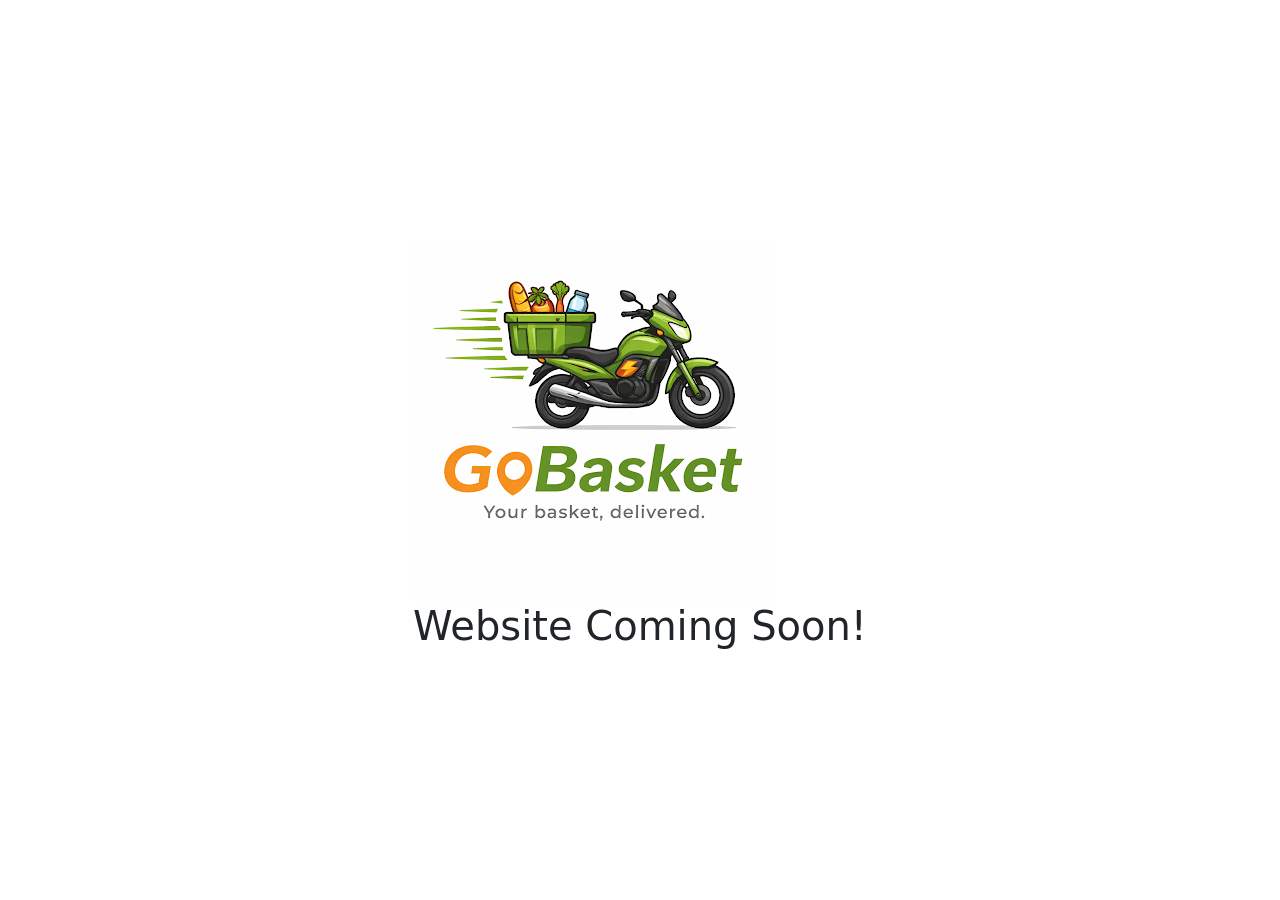
==== index.html @ 13fd0204 "Pilot commit: Placeholder html template for the Gobasket website" ====
<!DOCTYPE html>
<html lang="en">
<head>
    <meta charset="UTF-8">
    <meta name="viewport" content="width=device-width, initial-scale=1.0">
    <title>Go Basket</title>
    <link href="https://cdn.jsdelivr.net/npm/bootstrap@5.3.8/dist/css/bootstrap.min.css" rel="stylesheet">

</head>
<body>
    <div class="d-flex justify-content-center align-items-center" style="height: 100vh;">
        <div>
            
            <img src="images/logo.png" alt="">

            <br>

            <h1>Website Coming Soon!</h1>

        </div>
    </div>

    <script src="https://cdn.jsdelivr.net/npm/bootstrap@5.3.8/dist/js/bootstrap.bundle.min.js"></script>


</body>
</html>
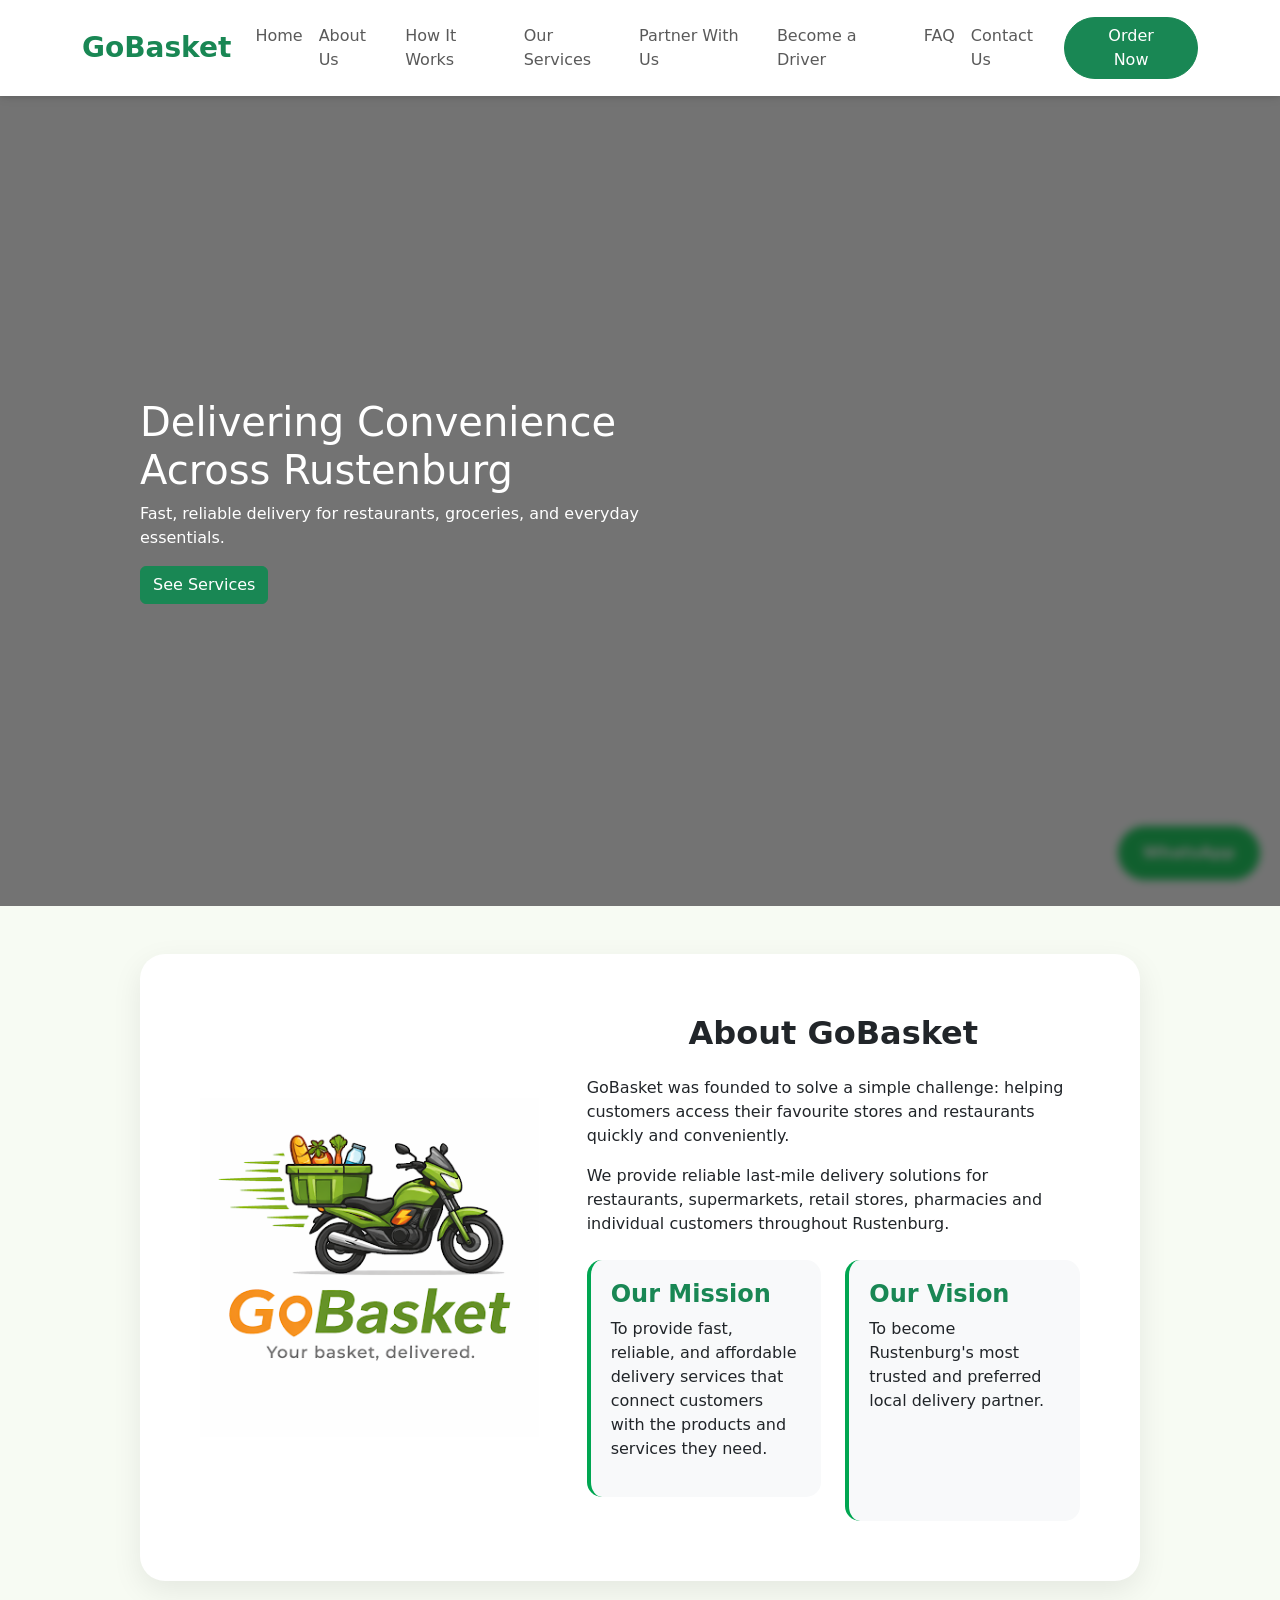
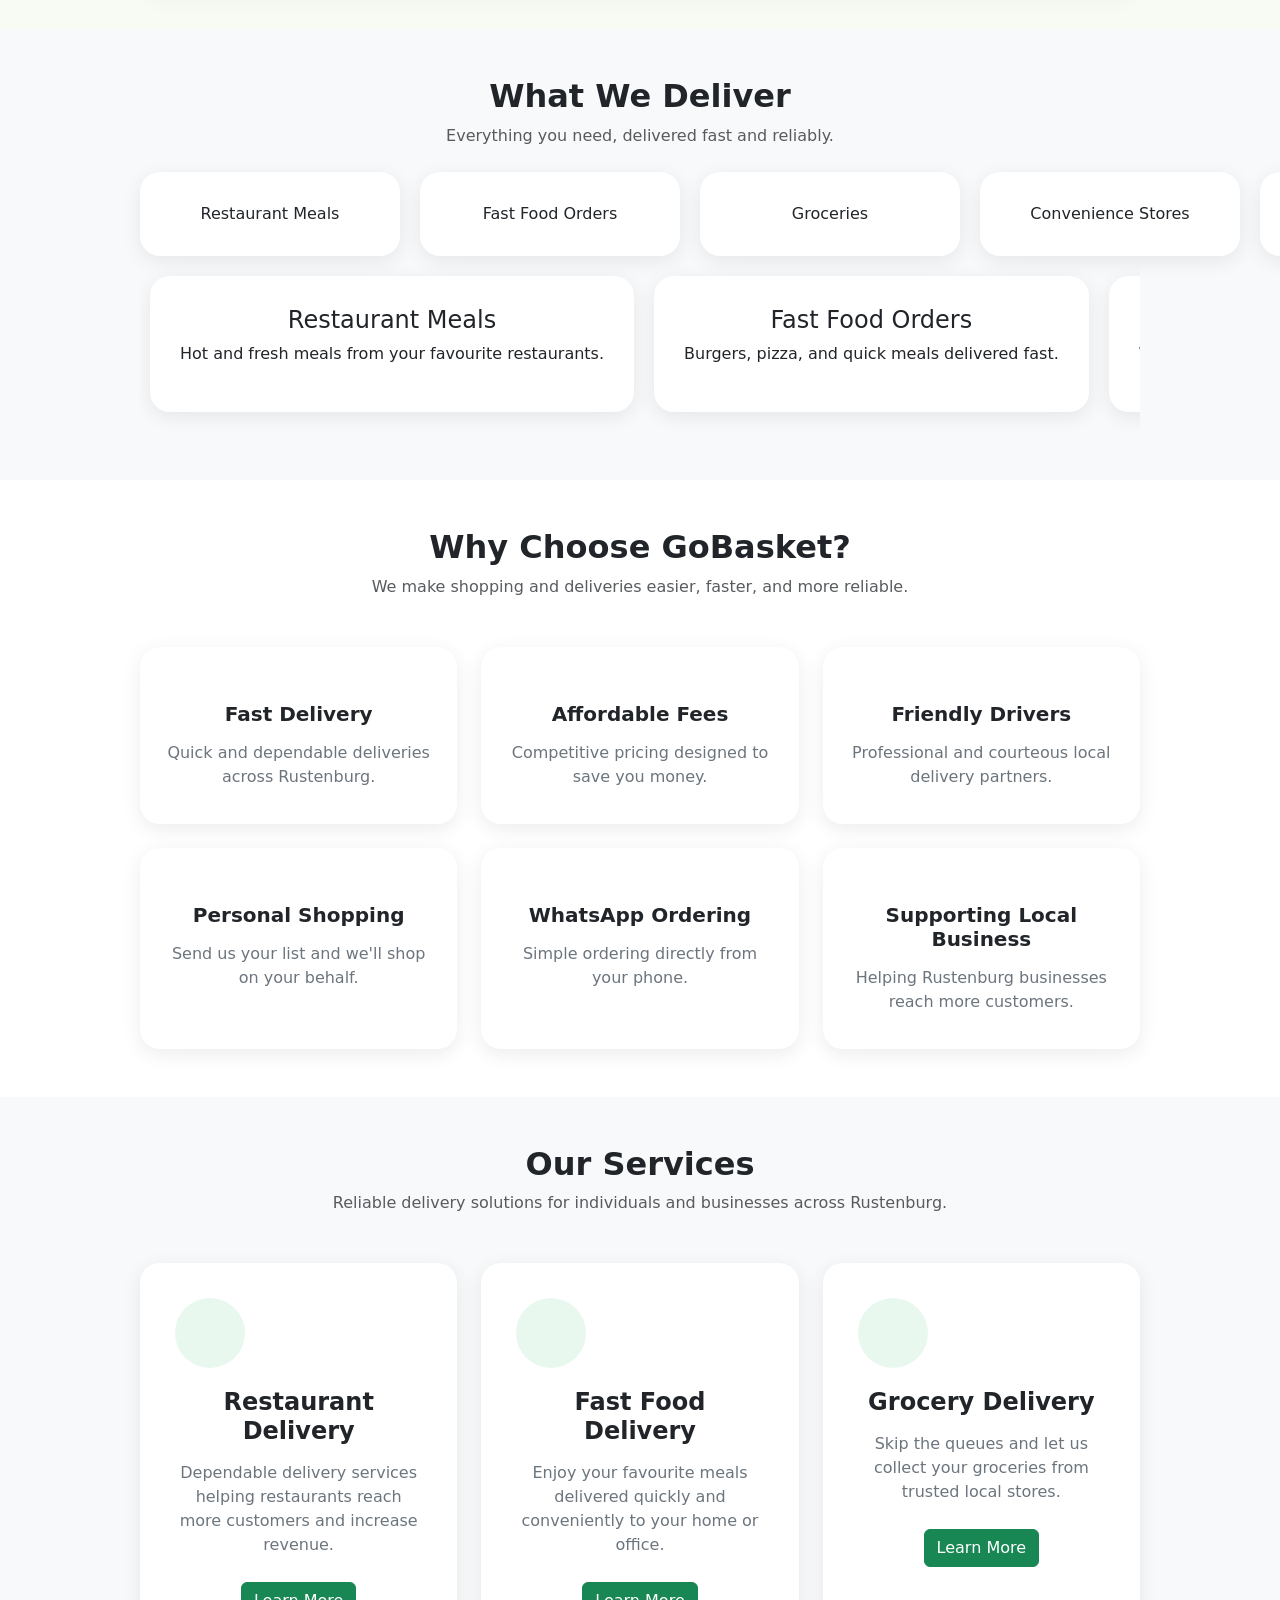
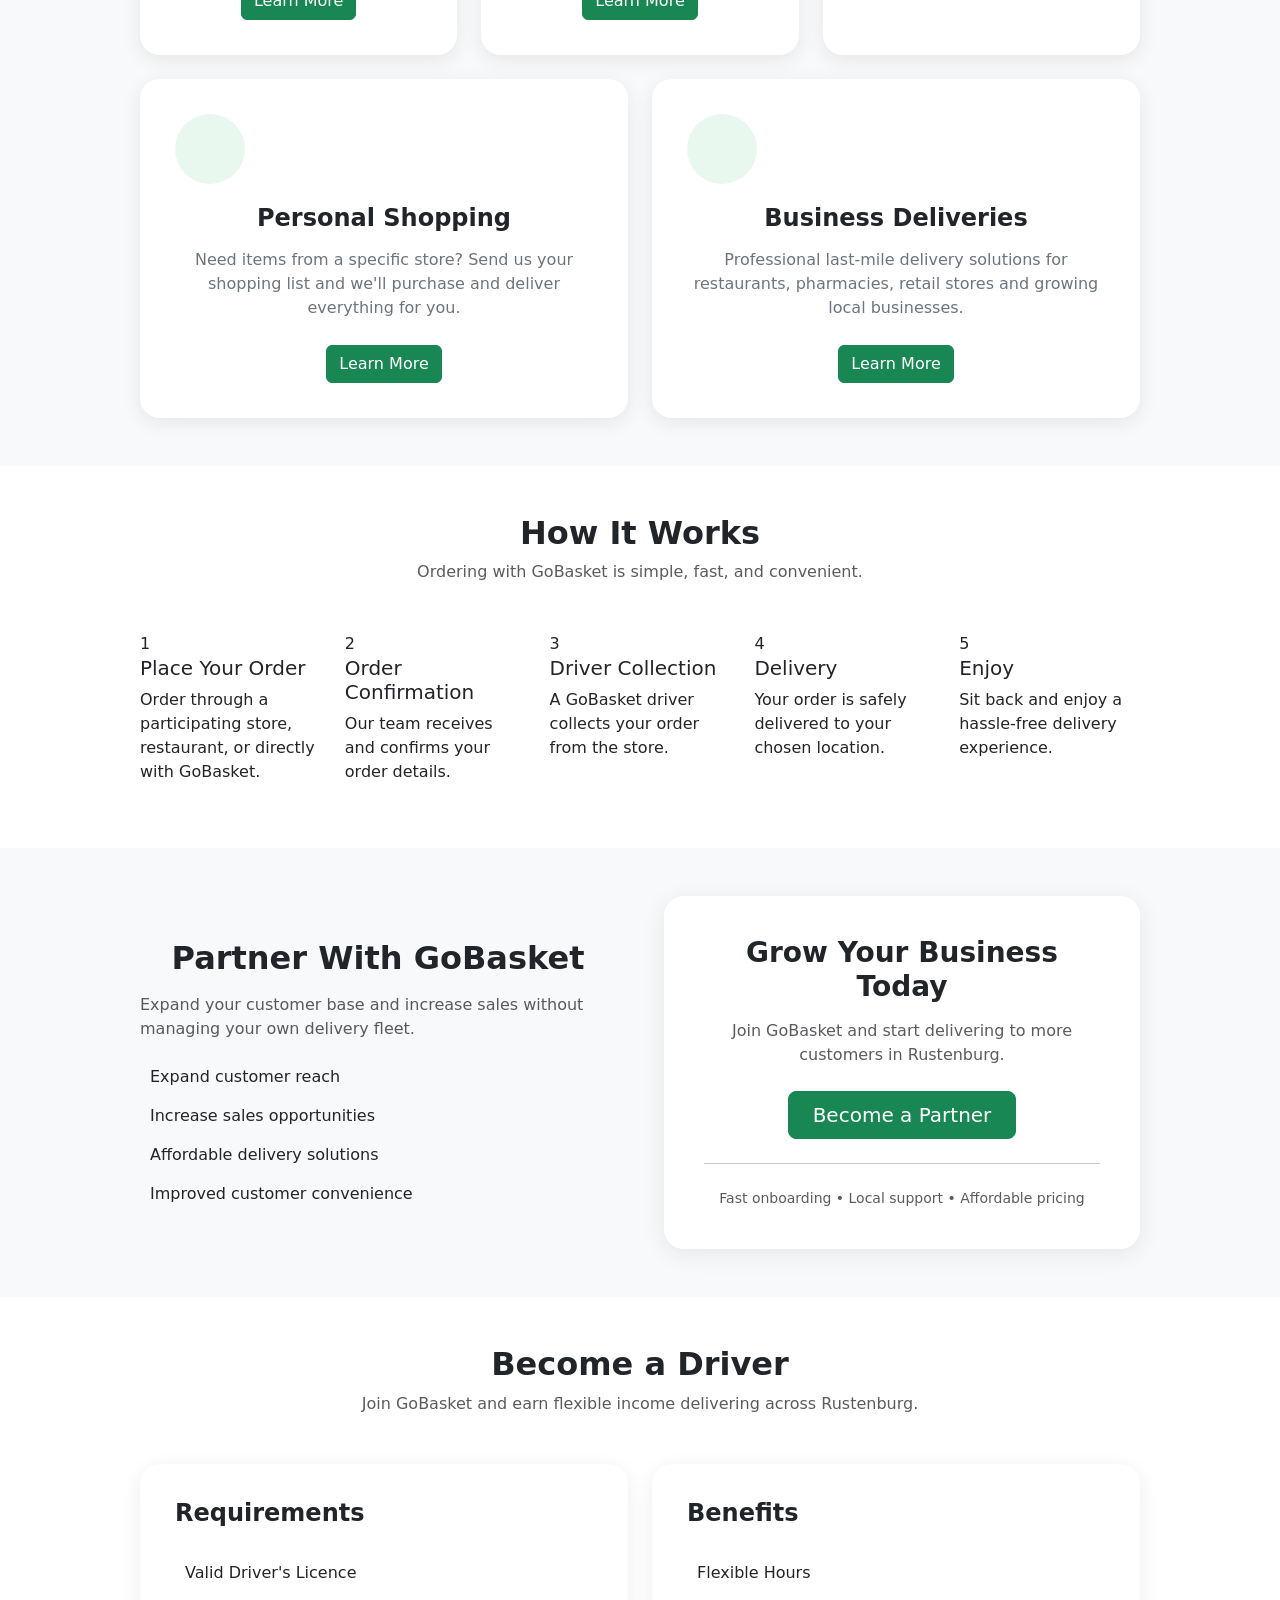
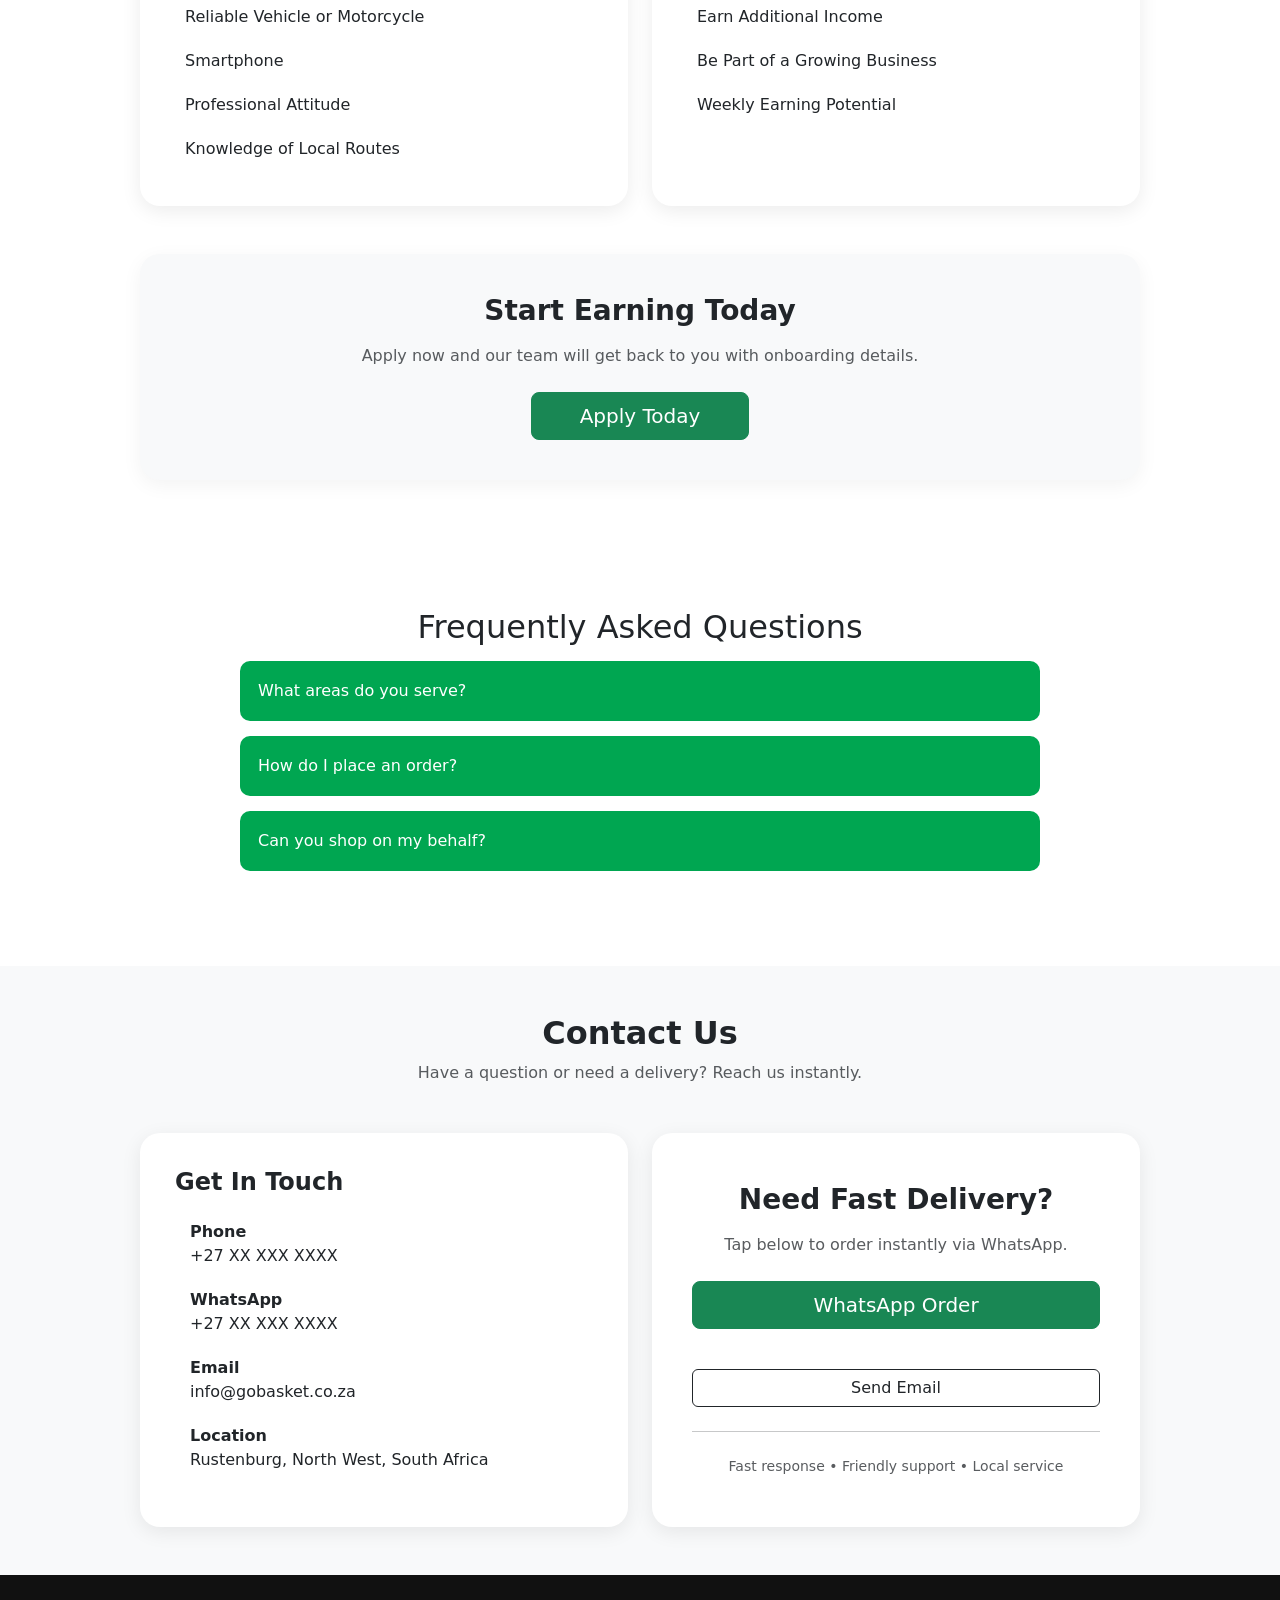
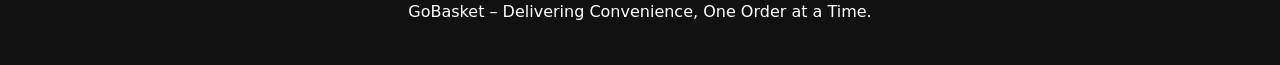
==== commit 11c983ab: "Pushing content to the website: 1" ====
--- a/index.html
+++ b/index.html
@@ -3,25 +3,1000 @@
 <head>
     <meta charset="UTF-8">
     <meta name="viewport" content="width=device-width, initial-scale=1.0">
-    <title>Go Basket</title>
-    <link href="https://cdn.jsdelivr.net/npm/bootstrap@5.3.8/dist/css/bootstrap.min.css" rel="stylesheet">
-
+    <title>GoBasket | Delivering Convenience Across Rustenburg</title>
+
+    <link rel="stylesheet" href="styles.css">
+    <link rel="stylesheet" href="styles1.css">
+
+    <link rel="preconnect" href="https://fonts.googleapis.com">
+    <link href="https://fonts.googleapis.com/css2?family=Poppins:wght@300;400;500;600;700&display=swap" rel="stylesheet">
+    <link href="https://cdn.jsdelivr.net/npm/bootstrap@5.3.3/dist/css/bootstrap.min.css" rel="stylesheet">
 </head>
 <body>
-    <div class="d-flex justify-content-center align-items-center" style="height: 100vh;">
-        <div>
-            
-            <img src="images/logo.png" alt="">
-
-            <br>
-
-            <h1>Website Coming Soon!</h1>
-
-        </div>
-    </div>
-
-    <script src="https://cdn.jsdelivr.net/npm/bootstrap@5.3.8/dist/js/bootstrap.bundle.min.js"></script>
-
+
+    <!-- Header -->
+    <header>
+        <nav class="navbar navbar-expand-lg bg-white shadow-sm py-3">
+            <div class="container">
+
+                <a class="navbar-brand fw-bold text-success fs-3" href="#">
+                    GoBasket
+                </a>
+
+                <!-- Bootstrap Hamburger -->
+                <button
+                    class="navbar-toggler"
+                    type="button"
+                    data-bs-toggle="collapse"
+                    data-bs-target="#mainNavbar"
+                >
+                    <span class="navbar-toggler-icon"></span>
+                </button>
+
+                <!-- Collapsible Menu -->
+                <div class="collapse navbar-collapse" id="mainNavbar">
+
+                    <ul class="navbar-nav mx-auto mb-2 mb-lg-0">
+
+                        <li class="nav-item">
+                            <a class="nav-link" href="#home">Home</a>
+                        </li>
+
+                        <li class="nav-item">
+                            <a class="nav-link" href="#about">About Us</a>
+                        </li>
+
+                        <li class="nav-item">
+                            <a class="nav-link" href="#how">How It Works</a>
+                        </li>
+
+                        <li class="nav-item">
+                            <a class="nav-link" href="#services">Our Services</a>
+                        </li>
+
+                        <li class="nav-item">
+                            <a class="nav-link" href="#partner">
+                                Partner With Us
+                            </a>
+                        </li>
+
+                        <li class="nav-item">
+                            <a class="nav-link" href="#driver">
+                                Become a Driver
+                            </a>
+                        </li>
+
+                        <li class="nav-item">
+                            <a class="nav-link" href="#faq">
+                                FAQ
+                            </a>
+                        </li>
+
+                        <li class="nav-item">
+                            <a class="nav-link" href="#contact">
+                                Contact Us
+                            </a>
+                        </li>
+
+                    </ul>
+
+                    <a
+                        href="https://wa.me/27626840581"
+                        class="btn btn-success rounded-pill px-4"
+                    >
+                        Order Now
+                    </a>
+
+                </div>
+
+            </div>
+        </nav>
+    </header>
+
+    <!-- Hero Section -->
+    <section id="home" class="hero-section">
+
+        <!-- Background Slideshow -->
+        <div class="hero-bg">
+            <div class="bg bg1"></div>
+            <div class="bg bg2"></div>
+            <div class="bg bg3"></div>
+        </div>
+
+        <!-- Dark Overlay -->
+        <div class="hero-overlay"></div>
+
+        <div class="container h-100">
+
+            <div class="row h-100 align-items-center">
+
+                <div class="col-lg-7">
+
+                    <!-- Sliding Content -->
+                    <div class="hero-slider">
+
+                        <!-- Slide 1 -->
+                        <div class="hero-slide active">
+                            <h1>Delivering Convenience Across Rustenburg</h1>
+                            <p>
+                                Fast, reliable delivery for restaurants, groceries, and everyday essentials.
+                            </p>
+                            <a href="#services" class="btn btn-success">
+                                See Services
+                            </a>
+                        </div>
+
+                        <!-- Slide 2 -->
+                        <div class="hero-slide">
+                            <h1>Fast Food & Restaurant Delivery</h1>
+                            <p>
+                                Get your favourite meals delivered hot and fresh to your door.
+                            </p>
+                            <a href="#how" class="btn btn-success">
+                                See How It Works
+                            </a>
+                        </div>
+
+                        <!-- Slide 3 -->
+                        <div class="hero-slide">
+                            <h1>Partner With GoBasket</h1>
+                            <p>
+                                Grow your business with reliable last-mile delivery support.
+                            </p>
+                            <a href="#partner" class="btn btn-success">
+                                Become a Partner
+                            </a>
+                        </div>
+
+                        <!-- Slide 4 -->
+                        <div class="hero-slide">
+                            <h1>Join As A Driver</h1>
+                            <p>
+                                Earn flexible income delivering across Rustenburg.
+                            </p>
+                            <a href="#driver" class="btn btn-success">
+                                Apply Now
+                            </a>
+                        </div>
+
+                    </div>
+
+                </div>
+
+            </div>
+
+        </div>
+
+    </section>
+
+    <!-- About Us -->
+    <section id="about" class="about-section py-5">
+
+        <div class="container">
+
+            <div class="about-card">
+
+                <div class="row align-items-center g-5">
+
+                    <div class="col-lg-5 text-center">
+
+                        <img
+                            src="images/logo.png"
+                            alt="GoBasket Logo"
+                            class="img-fluid about-logo"
+                        >
+
+                    </div>
+
+                    <div class="col-lg-7">
+
+                        <h2 class="fw-bold mb-4">
+                            About GoBasket
+                        </h2>
+
+                        <p>
+                            GoBasket was founded to solve a simple challenge:
+                            helping customers access their favourite stores
+                            and restaurants quickly and conveniently.
+                        </p>
+
+                        <p>
+                            We provide reliable last-mile delivery solutions
+                            for restaurants, supermarkets, retail stores,
+                            pharmacies and individual customers throughout
+                            Rustenburg.
+                        </p>
+
+                        <div class="row mt-4">
+
+                            <div class="col-md-6 mb-4">
+
+                                <div class="info-box">
+
+                                    <h4 class="fw-bold text-success">
+                                        Our Mission
+                                    </h4>
+
+                                    <p>
+                                        To provide fast, reliable, and affordable
+                                        delivery services that connect customers
+                                        with the products and services they need.
+                                    </p>
+
+                                </div>
+
+                            </div>
+
+                            <div class="col-md-6">
+
+                                <div class="info-box">
+
+                                    <h4 class="fw-bold text-success">
+                                        Our Vision
+                                    </h4>
+
+                                    <p>
+                                        To become Rustenburg's most trusted
+                                        and preferred local delivery partner.
+                                    </p>
+
+                                </div>
+
+                            </div>
+
+                        </div>
+
+                    </div>
+
+                </div>
+
+            </div>
+
+        </div>
+
+    </section>
+
+    <!-- What we Deliver -->
+    <section class="py-5 bg-light" id="deliver">
+
+        <div class="container">
+
+            <div class="text-center mb-4">
+
+                <h2 class="fw-bold">What We Deliver</h2>
+
+                <p class="text-muted">
+                    Everything you need, delivered fast and reliably.
+                </p>
+
+            </div>
+
+            <!-- Navigation buttons -->
+            <div class="deliver-track" id="deliverTrack">
+
+                <!-- SET 1 -->
+                <div class="deliver-card">Restaurant Meals</div>
+                <div class="deliver-card">Fast Food Orders</div>
+                <div class="deliver-card">Groceries</div>
+                <div class="deliver-card">Convenience Stores</div>
+                <div class="deliver-card">Retail Purchases</div>
+                <div class="deliver-card">Personal Shopping</div>
+                <div class="deliver-card">Business Deliveries</div>
+
+                <!-- SET 2 (duplicate for seamless loop) -->
+                <div class="deliver-card">Restaurant Meals</div>
+                <div class="deliver-card">Fast Food Orders</div>
+                <div class="deliver-card">Groceries</div>
+                <div class="deliver-card">Convenience Stores</div>
+                <div class="deliver-card">Retail Purchases</div>
+                <div class="deliver-card">Personal Shopping</div>
+                <div class="deliver-card">Business Deliveries</div>
+
+            </div>
+
+            <!-- Scroll container -->
+            <div class="deliver-scroll" id="deliverScroll">
+
+                <div class="deliver-card">
+                    <h4>Restaurant Meals</h4>
+                    <p>Hot and fresh meals from your favourite restaurants.</p>
+                </div>
+
+                <div class="deliver-card">
+                    <h4>Fast Food Orders</h4>
+                    <p>Burgers, pizza, and quick meals delivered fast.</p>
+                </div>
+
+                <div class="deliver-card">
+                    <h4>Groceries</h4>
+                    <p>We shop and deliver your groceries for you.</p>
+                </div>
+
+                <div class="deliver-card">
+                    <h4>Convenience Stores</h4>
+                    <p>Snacks, drinks, and essentials delivered quickly.</p>
+                </div>
+
+                <div class="deliver-card">
+                    <h4>Retail Purchases</h4>
+                    <p>We collect items from shops and deliver them to you.</p>
+                </div>
+
+                <div class="deliver-card">
+                    <h4>Personal Shopping</h4>
+                    <p>Send us your list — we’ll do the shopping for you.</p>
+                </div>
+
+                <div class="deliver-card">
+                    <h4>Business Deliveries</h4>
+                    <p>Reliable last-mile delivery for businesses.</p>
+                </div>
+
+            </div>
+
+        </div>
+
+    </section>
+
+    <!-- Why choose GoBasket -->
+    <section class="py-5">
+
+        <div class="container">
+
+            <div class="text-center mb-5">
+
+                <h2 class="fw-bold">
+                    Why Choose GoBasket?
+                </h2>
+
+                <p class="text-muted">
+                    We make shopping and deliveries easier, faster, and more reliable.
+                </p>
+
+            </div>
+
+            <div class="row g-4">
+
+                <div class="col-md-6 col-lg-4">
+                    <div class="feature-card text-center">
+                        <i class="bi bi-lightning-charge-fill feature-icon"></i>
+                        <h5>Fast Delivery</h5>
+                        <p>
+                            Quick and dependable deliveries across Rustenburg.
+                        </p>
+                    </div>
+                </div>
+
+                <div class="col-md-6 col-lg-4">
+                    <div class="feature-card text-center">
+                        <i class="bi bi-cash-coin feature-icon"></i>
+                        <h5>Affordable Fees</h5>
+                        <p>
+                            Competitive pricing designed to save you money.
+                        </p>
+                    </div>
+                </div>
+
+                <div class="col-md-6 col-lg-4">
+                    <div class="feature-card text-center">
+                        <i class="bi bi-person-check-fill feature-icon"></i>
+                        <h5>Friendly Drivers</h5>
+                        <p>
+                            Professional and courteous local delivery partners.
+                        </p>
+                    </div>
+                </div>
+
+                <div class="col-md-6 col-lg-4">
+                    <div class="feature-card text-center">
+                        <i class="bi bi-bag-check-fill feature-icon"></i>
+                        <h5>Personal Shopping</h5>
+                        <p>
+                            Send us your list and we'll shop on your behalf.
+                        </p>
+                    </div>
+                </div>
+
+                <div class="col-md-6 col-lg-4">
+                    <div class="feature-card text-center">
+                        <i class="bi bi-whatsapp feature-icon"></i>
+                        <h5>WhatsApp Ordering</h5>
+                        <p>
+                            Simple ordering directly from your phone.
+                        </p>
+                    </div>
+                </div>
+
+                <div class="col-md-6 col-lg-4">
+                    <div class="feature-card text-center">
+                        <i class="bi bi-shop feature-icon"></i>
+                        <h5>Supporting Local Business</h5>
+                        <p>
+                            Helping Rustenburg businesses reach more customers.
+                        </p>
+                    </div>
+                </div>
+
+            </div>
+
+        </div>
+
+    </section>
+
+    <!-- Our services -->
+    <section id="services" class="py-5 bg-light">
+
+        <div class="container">
+
+            <div class="text-center mb-5">
+
+                <h2 class="fw-bold">
+                    Our Services
+                </h2>
+
+                <p class="text-muted">
+                    Reliable delivery solutions for individuals and businesses across Rustenburg.
+                </p>
+
+            </div>
+
+            <div class="row g-4">
+
+                <div class="col-md-6 col-lg-4">
+
+                    <div class="service-card h-100">
+
+                        <div class="service-icon">
+                            <i class="bi bi-shop"></i>
+                        </div>
+
+                        <h4>Restaurant Delivery</h4>
+
+                        <p>
+                            Dependable delivery services helping restaurants
+                            reach more customers and increase revenue.
+                        </p>
+
+                        <a href="#contact" class="btn btn-success">
+                            Learn More
+                        </a>
+
+                    </div>
+
+                </div>
+
+                <div class="col-md-6 col-lg-4">
+
+                    <div class="service-card h-100">
+
+                        <div class="service-icon">
+                            <i class="bi bi-bag-fill"></i>
+                        </div>
+
+                        <h4>Fast Food Delivery</h4>
+
+                        <p>
+                            Enjoy your favourite meals delivered quickly
+                            and conveniently to your home or office.
+                        </p>
+
+                        <a href="#contact" class="btn btn-success">
+                            Learn More
+                        </a>
+
+                    </div>
+
+                </div>
+
+                <div class="col-md-6 col-lg-4">
+
+                    <div class="service-card h-100">
+
+                        <div class="service-icon">
+                            <i class="bi bi-cart3"></i>
+                        </div>
+
+                        <h4>Grocery Delivery</h4>
+
+                        <p>
+                            Skip the queues and let us collect your groceries
+                            from trusted local stores.
+                        </p>
+
+                        <a href="#contact" class="btn btn-success">
+                            Learn More
+                        </a>
+
+                    </div>
+
+                </div>
+
+                <div class="col-md-6 col-lg-6">
+
+                    <div class="service-card h-100">
+
+                        <div class="service-icon">
+                            <i class="bi bi-list-check"></i>
+                        </div>
+
+                        <h4>Personal Shopping</h4>
+
+                        <p>
+                            Need items from a specific store? Send us your
+                            shopping list and we'll purchase and deliver
+                            everything for you.
+                        </p>
+
+                        <a href="#contact" class="btn btn-success">
+                            Learn More
+                        </a>
+
+                    </div>
+
+                </div>
+
+                <div class="col-md-6 col-lg-6">
+
+                    <div class="service-card h-100">
+
+                        <div class="service-icon">
+                            <i class="bi bi-truck"></i>
+                        </div>
+
+                        <h4>Business Deliveries</h4>
+
+                        <p>
+                            Professional last-mile delivery solutions for
+                            restaurants, pharmacies, retail stores and
+                            growing local businesses.
+                        </p>
+
+                        <a href="#contact" class="btn btn-success">
+                            Learn More
+                        </a>
+
+                    </div>
+
+                </div>
+
+            </div>
+
+        </div>
+
+    </section>
+
+    <!-- How it works -->
+    <section id="how" class="py-5">
+
+        <div class="container">
+
+            <div class="text-center mb-5">
+
+                <h2 class="fw-bold">
+                    How It Works
+                </h2>
+
+                <p class="text-muted">
+                    Ordering with GoBasket is simple, fast, and convenient.
+                </p>
+
+            </div>
+
+            <div class="row g-4">
+
+                <div class="col-md-6 col-lg">
+
+                    <div class="process-card">
+
+                        <div class="process-number">1</div>
+
+                        <h5>Place Your Order</h5>
+
+                        <p>
+                            Order through a participating store,
+                            restaurant, or directly with GoBasket.
+                        </p>
+
+                    </div>
+
+                </div>
+
+                <div class="col-md-6 col-lg">
+
+                    <div class="process-card">
+
+                        <div class="process-number">2</div>
+
+                        <h5>Order Confirmation</h5>
+
+                        <p>
+                            Our team receives and confirms
+                            your order details.
+                        </p>
+
+                    </div>
+
+                </div>
+
+                <div class="col-md-6 col-lg">
+
+                    <div class="process-card">
+
+                        <div class="process-number">3</div>
+
+                        <h5>Driver Collection</h5>
+
+                        <p>
+                            A GoBasket driver collects
+                            your order from the store.
+                        </p>
+
+                    </div>
+
+                </div>
+
+                <div class="col-md-6 col-lg">
+
+                    <div class="process-card">
+
+                        <div class="process-number">4</div>
+
+                        <h5>Delivery</h5>
+
+                        <p>
+                            Your order is safely delivered
+                            to your chosen location.
+                        </p>
+
+                    </div>
+
+                </div>
+
+                <div class="col-md-12 col-lg">
+
+                    <div class="process-card">
+
+                        <div class="process-number">5</div>
+
+                        <h5>Enjoy</h5>
+
+                        <p>
+                            Sit back and enjoy a hassle-free
+                            delivery experience.
+                        </p>
+
+                    </div>
+
+                </div>
+
+            </div>
+
+        </div>
+
+    </section>
+
+
+    <!-- Partner with Us -->
+    <section id="partner" class="py-5 bg-light">
+
+        <div class="container">
+
+            <div class="row align-items-center g-5">
+
+                <!-- Text Side -->
+                <div class="col-lg-6">
+
+                    <h2 class="fw-bold mb-3">
+                        Partner With GoBasket
+                    </h2>
+
+                    <p class="text-muted mb-4">
+                        Expand your customer base and increase sales
+                        without managing your own delivery fleet.
+                    </p>
+
+                    <div class="partner-benefits">
+
+                        <div class="benefit-item">
+                            <i class="bi bi-people-fill"></i>
+                            Expand customer reach
+                        </div>
+
+                        <div class="benefit-item">
+                            <i class="bi bi-graph-up-arrow"></i>
+                            Increase sales opportunities
+                        </div>
+
+                        <div class="benefit-item">
+                            <i class="bi bi-cash-coin"></i>
+                            Affordable delivery solutions
+                        </div>
+
+                        <div class="benefit-item">
+                            <i class="bi bi-hand-thumbs-up-fill"></i>
+                            Improved customer convenience
+                        </div>
+
+                    </div>
+
+                </div>
+
+                <!-- CTA Card -->
+                <div class="col-lg-6">
+
+                    <div class="partner-card text-center">
+
+                        <h3 class="fw-bold mb-3">
+                            Grow Your Business Today
+                        </h3>
+
+                        <p class="text-muted mb-4">
+                            Join GoBasket and start delivering to more customers in Rustenburg.
+                        </p>
+
+                        <a href="#contact" class="btn btn-success btn-lg px-4">
+                            Become a Partner
+                        </a>
+
+                        <hr class="my-4">
+
+                        <p class="small text-muted mb-0">
+                            Fast onboarding • Local support • Affordable pricing
+                        </p>
+
+                    </div>
+
+                </div>
+
+            </div>
+
+        </div>
+
+    </section>
+
+    <!-- Driver -->
+    <section id="driver" class="py-5">
+
+        <div class="container">
+
+            <div class="text-center mb-5">
+
+                <h2 class="fw-bold">
+                    Become a Driver
+                </h2>
+
+                <p class="text-muted">
+                    Join GoBasket and earn flexible income delivering across Rustenburg.
+                </p>
+
+            </div>
+
+            <div class="row g-4 align-items-stretch">
+
+                <!-- Requirements -->
+                <div class="col-lg-6">
+
+                    <div class="driver-card h-100">
+
+                        <h4 class="fw-bold mb-4">
+                            Requirements
+                        </h4>
+
+                        <ul class="driver-list">
+                            <li><i class="bi bi-check-circle-fill"></i> Valid Driver's Licence</li>
+                            <li><i class="bi bi-check-circle-fill"></i> Reliable Vehicle or Motorcycle</li>
+                            <li><i class="bi bi-check-circle-fill"></i> Smartphone</li>
+                            <li><i class="bi bi-check-circle-fill"></i> Professional Attitude</li>
+                            <li><i class="bi bi-check-circle-fill"></i> Knowledge of Local Routes</li>
+                        </ul>
+
+                    </div>
+
+                </div>
+
+                <!-- Benefits -->
+                <div class="col-lg-6">
+
+                    <div class="driver-card h-100">
+
+                        <h4 class="fw-bold mb-4">
+                            Benefits
+                        </h4>
+
+                        <ul class="driver-list">
+                            <li><i class="bi bi-star-fill"></i> Flexible Hours</li>
+                            <li><i class="bi bi-star-fill"></i> Earn Additional Income</li>
+                            <li><i class="bi bi-star-fill"></i> Be Part of a Growing Business</li>
+                            <li><i class="bi bi-star-fill"></i> Weekly Earning Potential</li>
+                        </ul>
+
+                    </div>
+
+                </div>
+
+            </div>
+
+            <!-- CTA -->
+            <div class="text-center mt-5">
+
+                <div class="driver-cta">
+
+                    <h3 class="fw-bold mb-3">
+                        Start Earning Today
+                    </h3>
+
+                    <p class="text-muted mb-4">
+                        Apply now and our team will get back to you with onboarding details.
+                    </p>
+
+                    <a href="#contact" class="btn btn-success btn-lg px-5">
+                        Apply Today
+                    </a>
+
+                </div>
+
+            </div>
+
+        </div>
+
+    </section>
+
+    <!-- FAQ -->
+    <section id="faq" class="faq">
+        <h2>Frequently Asked Questions</h2>
+
+        <div class="faq-item">
+            <button class="faq-question">
+                What areas do you serve?
+            </button>
+
+            <div class="faq-answer">
+                Rustenburg and surrounding areas.
+            </div>
+        </div>
+
+        <div class="faq-item">
+            <button class="faq-question">
+                How do I place an order?
+            </button>
+
+            <div class="faq-answer">
+                Through participating businesses or WhatsApp.
+            </div>
+        </div>
+
+        <div class="faq-item">
+            <button class="faq-question">
+                Can you shop on my behalf?
+            </button>
+
+            <div class="faq-answer">
+                Yes, we offer personal shopping services.
+            </div>
+        </div>
+    </section>
+
+    <!-- Contact Us -->
+    <section id="contact" class="py-5 bg-light">
+
+        <div class="container">
+
+            <div class="text-center mb-5">
+
+                <h2 class="fw-bold">
+                    Contact Us
+                </h2>
+
+                <p class="text-muted">
+                    Have a question or need a delivery? Reach us instantly.
+                </p>
+
+            </div>
+
+            <div class="row g-4 align-items-stretch">
+
+                <!-- Contact Info -->
+                <div class="col-lg-6">
+
+                    <div class="contact-card h-100">
+
+                        <h4 class="fw-bold mb-4">
+                            Get In Touch
+                        </h4>
+
+                        <div class="contact-item">
+                            <i class="bi bi-telephone-fill"></i>
+                            <div>
+                                <strong>Phone</strong><br>
+                                +27 XX XXX XXXX
+                            </div>
+                        </div>
+
+                        <div class="contact-item">
+                            <i class="bi bi-whatsapp"></i>
+                            <div>
+                                <strong>WhatsApp</strong><br>
+                                +27 XX XXX XXXX
+                            </div>
+                        </div>
+
+                        <div class="contact-item">
+                            <i class="bi bi-envelope-fill"></i>
+                            <div>
+                                <strong>Email</strong><br>
+                                info@gobasket.co.za
+                            </div>
+                        </div>
+
+                        <div class="contact-item">
+                            <i class="bi bi-geo-alt-fill"></i>
+                            <div>
+                                <strong>Location</strong><br>
+                                Rustenburg, North West, South Africa
+                            </div>
+                        </div>
+
+                    </div>
+
+                </div>
+
+                <!-- CTA Panel -->
+                <div class="col-lg-6">
+
+                    <div class="contact-cta h-100 text-center">
+
+                        <h3 class="fw-bold mb-3">
+                            Need Fast Delivery?
+                        </h3>
+
+                        <p class="text-muted mb-4">
+                            Tap below to order instantly via WhatsApp.
+                        </p>
+
+                        <a href="https://wa.me/27000000000"
+                        class="btn btn-success btn-lg px-5 mb-3">
+                            WhatsApp Order
+                        </a>
+
+                        <br>
+
+                        <a href="mailto:info@gobasket.co.za"
+                        class="btn btn-outline-dark px-4">
+                            Send Email
+                        </a>
+
+                        <hr class="my-4">
+
+                        <p class="small text-muted mb-0">
+                            Fast response • Friendly support • Local service
+                        </p>
+
+                    </div>
+
+                </div>
+
+            </div>
+
+        </div>
+
+    </section>
+
+    <!-- Floating WhatsApp -->
+    <a href="https://wa.me/27000000000"
+       class="floating-whatsapp">
+       WhatsApp
+    </a>
+
+    <footer>
+        <p>
+            GoBasket – Delivering Convenience,
+            One Order at a Time.
+        </p>
+    </footer>
+
+    <script src="script.js"></script>
+
+    <script src="https://cdn.jsdelivr.net/npm/bootstrap@5.3.3/dist/js/bootstrap.bundle.min.js"></script>
 
 </body>
 </html>
--- a/styles.css
+++ b/styles.css
@@ -0,0 +1,250 @@
+/* *{
+    margin:0;
+    padding:0;
+    box-sizing:border-box;
+    font-family:'Poppins',sans-serif;
+} */
+
+html{
+    scroll-behavior:smooth;
+}
+
+body{
+    background:#ffffff;
+    color:#333;
+}
+
+header{
+    position:sticky;
+    top:0;
+    z-index:1000;
+    background:#fff;
+    box-shadow:0 2px 10px rgba(0,0,0,.08);
+}
+
+.navbar{
+    max-width:1300px;
+    margin:auto;
+    padding:20px;
+    display:flex;
+    justify-content:space-between;
+    align-items:center;
+}
+
+.logo{
+    font-size:28px;
+    font-weight:700;
+    color:#00A651;
+}
+
+.nav-links{
+    list-style:none;
+    display:flex;
+    gap:25px;
+}
+
+.nav-links a{
+    text-decoration:none;
+    color:#333;
+    font-weight:500;
+}
+
+.whatsapp-btn{
+    background:#00A651;
+    color:white;
+    padding:12px 22px;
+    border-radius:30px;
+    text-decoration:none;
+}
+
+.hero{
+    min-height:90vh;
+    display:flex;
+    align-items:center;
+    justify-content:center;
+    gap:50px;
+    padding:80px;
+}
+
+.hero-content{
+    flex:1;
+}
+
+.hero-content h1{
+    font-size:55px;
+    margin-bottom:20px;
+}
+
+.hero-content p{
+    font-size:18px;
+    line-height:1.8;
+}
+
+.hero-image img{
+    width:100%;
+    border-radius:20px;
+}
+
+.btn-primary{
+    display:inline-block;
+    background:#00A651;
+    color:white;
+    padding:15px 30px;
+    text-decoration:none;
+    border-radius:30px;
+    margin-top:25px;
+}
+
+.btn-secondary{
+    display:inline-block;
+    margin-left:15px;
+    border:2px solid #00A651;
+    color:#00A651;
+    padding:15px 30px;
+    text-decoration:none;
+    border-radius:30px;
+}
+
+section{
+    padding:80px 10%;
+}
+
+h2{
+    text-align:center;
+    margin-bottom:40px;
+    font-size:40px;
+}
+
+.deliver-grid,
+.service-grid,
+.steps-grid{
+    display:grid;
+    grid-template-columns:repeat(auto-fit,minmax(250px,1fr));
+    gap:25px;
+}
+
+.card,
+.service-card,
+.step{
+    background:white;
+    padding:25px;
+    border-radius:15px;
+    box-shadow:0 5px 20px rgba(0,0,0,.08);
+    text-align:center;
+}
+
+.why{
+    background:#f8f8f8;
+}
+
+.features{
+    display:grid;
+    grid-template-columns:repeat(auto-fit,minmax(250px,1fr));
+    gap:20px;
+}
+
+.features div{
+    background:white;
+    padding:20px;
+    border-radius:10px;
+}
+
+.about{
+    display:flex;
+    gap:40px;
+    align-items:center;
+}
+
+.section-image img{
+    width:100%;
+    border-radius:15px;
+}
+
+.partner,
+.driver,
+.contact{
+    text-align:center;
+}
+
+.partner ul,
+.driver ul{
+    list-style:none;
+    margin:25px 0;
+}
+
+.partner li,
+.driver li{
+    padding:8px;
+}
+
+.driver-content{
+    display:flex;
+    justify-content:center;
+    gap:80px;
+    flex-wrap:wrap;
+}
+
+.faq-item{
+    max-width:800px;
+    margin:15px auto;
+}
+
+.faq-question{
+    width:100%;
+    border:none;
+    background:#00A651;
+    color:white;
+    padding:18px;
+    cursor:pointer;
+    text-align:left;
+    border-radius:10px;
+}
+
+.faq-answer{
+    display:none;
+    background:#f4f4f4;
+    padding:20px;
+}
+
+.contact-box{
+    margin:30px 0;
+}
+
+footer{
+    background:#111;
+    color:white;
+    text-align:center;
+    padding:25px;
+}
+
+.floating-whatsapp{
+    position:fixed;
+    bottom:20px;
+    right:20px;
+    background:#25D366;
+    color:white;
+    padding:15px 25px;
+    border-radius:40px;
+    text-decoration:none;
+    font-weight:600;
+}
+
+@media(max-width:900px){
+
+    .hero{
+        flex-direction:column;
+        text-align:center;
+    }
+
+    .about{
+        flex-direction:column;
+    }
+
+    .nav-links{
+        display:none;
+    }
+
+    .hero-content h1{
+        font-size:40px;
+    }
+}
--- a/styles1.css
+++ b/styles1.css
@@ -0,0 +1,520 @@
+.hero-section{
+    position:relative;
+    min-height:90vh;
+
+    background-image:url('images/hero-bg.jpg');
+    background-size:cover;
+    background-position:center;
+
+    display:flex;
+    align-items:center;
+
+    overflow:hidden;
+}
+
+.hero-overlay{
+    position:absolute;
+    inset:0;
+
+    backdrop-filter:blur(4px);
+
+    background:rgba(0,0,0,0.45);
+}
+
+.hero-content-box{
+    position:relative;
+    z-index:2;
+
+    background:rgba(255,255,255,0.12);
+
+    backdrop-filter:blur(12px);
+
+    border:1px solid rgba(255,255,255,0.2);
+
+    padding:50px;
+
+    border-radius:25px;
+
+    color:white;
+
+    box-shadow:0 8px 32px rgba(0,0,0,0.2);
+}
+
+.hero-content-box h1{
+    color:white;
+}
+
+.hero-content-box p{
+    color:#f1f1f1;
+}
+
+.hero-section{
+    position:relative;
+    height:90vh;
+    overflow:hidden;
+    color:white;
+}
+
+/* Background layers */
+.hero-bg{
+    position:absolute;
+    inset:0;
+    z-index:0;
+}
+
+.bg{
+    position:absolute;
+    inset:0;
+
+    background-size:cover;
+    background-position:center;
+
+    opacity:0;
+    transform:scale(1.2);
+
+    animation:zoomFade 18s infinite;
+}
+
+/* Replace these with your images */
+.bg1{
+    background-image:url('images/logo.png');
+    animation-delay:0s;
+}
+
+.bg2{
+    background-image:url('images/hero2.jpg');
+    animation-delay:6s;
+}
+
+.bg3{
+    background-image:url('images/logo.png');
+    animation-delay:12s;
+}
+
+@keyframes zoomFade{
+    0%{opacity:0; transform:scale(1.2);}
+    10%{opacity:1;}
+    40%{opacity:1;}
+    50%{opacity:0; transform:scale(1);}
+    100%{opacity:0; transform:scale(1.2);}
+}
+
+/* Overlay */
+.hero-overlay{
+    position:absolute;
+    inset:0;
+    background:rgba(0,0,0,0.55);
+    z-index:1;
+}
+
+/* Content */
+.hero-slider{
+    position:relative;
+    z-index:2;
+}
+
+.hero-slide{
+    display:none;
+    animation:slideIn 0.8s ease;
+}
+
+.hero-slide.active{
+    display:block;
+}
+
+@keyframes slideIn{
+    from{
+        opacity:0;
+        transform:translateX(50px);
+    }
+    to{
+        opacity:1;
+        transform:translateX(0);
+    }
+}
+
+/*==============================*/
+.about-section{
+    background:#56aa0d0c;
+}
+
+.about-card{
+    background:white;
+    padding:60px;
+    border-radius:25px;
+
+    box-shadow:0 10px 30px rgba(0,0,0,0.08);
+}
+
+.about-logo{
+    max-width:300px;
+    width:100%;
+}
+
+.info-box{
+    height:100%;
+
+    padding:20px;
+
+    border-radius:15px;
+
+    background:#f8f9fa;
+
+    border-left:4px solid #00A651;
+}
+
+
+/* ================================= */
+.delivery-card{
+    background:white;
+
+    padding:35px 20px;
+
+    border-radius:20px;
+
+    box-shadow:0 5px 20px rgba(0,0,0,0.08);
+
+    transition:all 0.3s ease;
+
+    height:100%;
+}
+
+.delivery-card:hover{
+    transform:translateY(-8px);
+
+    box-shadow:0 12px 30px rgba(0,0,0,0.12);
+}
+
+.delivery-icon{
+    font-size:3rem;
+
+    margin-bottom:15px;
+}
+
+.delivery-card h5{
+    margin:0;
+
+    font-weight:600;
+}
+
+.deliver-scroll{
+    display:flex;
+    gap:20px;
+
+    overflow-x:auto;
+    scroll-snap-type:x mandatory;
+
+    padding:20px 10px;
+
+    scroll-behavior:smooth;
+}
+
+/* Hide scrollbar */
+.deliver-scroll::-webkit-scrollbar{
+    display:none;
+}
+
+.deliver-card{
+    min-width:280px;
+    flex:0 0 auto;
+
+    background:white;
+
+    padding:30px;
+
+    border-radius:20px;
+
+    box-shadow:0 5px 20px rgba(0,0,0,0.08);
+
+    scroll-snap-align:center;
+
+    transition:0.3s;
+}
+
+.deliver-card:hover{
+    transform:translateY(-8px);
+}
+
+/* Navigation buttons */
+.deliver-nav button{
+    border:none;
+    background:#00A651;
+    color:white;
+
+    padding:8px 14px;
+    margin:5px;
+
+    border-radius:20px;
+
+    font-size:0.9rem;
+
+    cursor:pointer;
+    transition:0.3s;
+}
+
+.deliver-nav button:hover{
+    background:#008f45;
+}
+
+.deliver-scroll-wrapper{
+    overflow:hidden;
+    position:relative;
+}
+
+.deliver-track{
+    display:flex;
+    gap:20px;
+    width:max-content;
+
+    animation:scrollLoop 25s linear infinite;
+}
+
+.deliver-card{
+    min-width:260px;
+    flex:0 0 auto;
+
+    background:white;
+    padding:30px;
+
+    border-radius:20px;
+
+    box-shadow:0 5px 20px rgba(0,0,0,0.08);
+
+    text-align:center;
+}
+
+/* Smooth infinite scroll */
+@keyframes scrollLoop{
+    0%{
+        transform:translateX(0);
+    }
+    100%{
+        transform:translateX(-50%);
+    }
+}
+
+/* Pause on hover (important UX) */
+.deliver-scroll-wrapper:hover .deliver-track{
+    animation-play-state:paused;
+}
+/* =================================== */
+.feature-card{
+    background:white;
+
+    padding:35px 25px;
+
+    border-radius:20px;
+
+    text-align:center;
+
+    height:100%;
+
+    transition:all 0.3s ease;
+
+    box-shadow:0 5px 20px rgba(0,0,0,0.08);
+}
+
+.feature-card:hover{
+    transform:translateY(-8px);
+
+    box-shadow:0 12px 30px rgba(0,0,0,0.12);
+}
+
+.feature-icon{
+    font-size:3rem;
+
+    color:#00A651;
+
+    margin-bottom:20px;
+
+    display:block;
+}
+
+.feature-card h5{
+    font-weight:600;
+
+    margin-bottom:15px;
+}
+
+.feature-card p{
+    color:#6c757d;
+
+    margin-bottom:0;
+}
+
+/* ================================= */
+
+.service-card{
+    background:white;
+
+    padding:35px;
+
+    border-radius:20px;
+
+    box-shadow:0 5px 20px rgba(0,0,0,0.08);
+
+    transition:all 0.3s ease;
+}
+
+.service-card:hover{
+    transform:translateY(-8px);
+
+    box-shadow:0 12px 30px rgba(0,0,0,0.12);
+}
+
+.service-icon{
+    width:70px;
+    height:70px;
+
+    display:flex;
+    align-items:center;
+    justify-content:center;
+
+    background:#e8f8ef;
+
+    border-radius:50%;
+
+    margin-bottom:20px;
+}
+
+.service-icon i{
+    font-size:2rem;
+    color:#00A651;
+}
+
+.service-card h4{
+    font-weight:600;
+    margin-bottom:15px;
+}
+
+.service-card p{
+    color:#6c757d;
+    margin-bottom:25px;
+}
+
+/* ======================== */
+.partner-benefits{
+    display:flex;
+    flex-direction:column;
+    gap:15px;
+    margin-top:20px;
+}
+
+.benefit-item{
+    display:flex;
+    align-items:center;
+    gap:10px;
+
+    font-weight:500;
+}
+
+.benefit-item i{
+    color:#00A651;
+    font-size:1.2rem;
+}
+
+.partner-card{
+    background:white;
+
+    padding:40px;
+
+    border-radius:20px;
+
+    box-shadow:0 5px 25px rgba(0,0,0,0.08);
+
+    transition:0.3s ease;
+}
+
+.partner-card:hover{
+    transform:translateY(-8px);
+}
+
+/* ============================ */
+.driver-card{
+    background:white;
+
+    padding:35px;
+
+    border-radius:20px;
+
+    box-shadow:0 5px 20px rgba(0,0,0,0.08);
+
+    transition:0.3s ease;
+}
+
+.driver-card:hover{
+    transform:translateY(-8px);
+
+    box-shadow:0 12px 30px rgba(0,0,0,0.12);
+}
+
+.driver-list{
+    list-style:none;
+    padding:0;
+    margin:0;
+}
+
+.driver-list li{
+    display:flex;
+    align-items:center;
+    gap:10px;
+
+    padding:10px 0;
+
+    font-weight:500;
+}
+
+.driver-list i{
+    color:#00A651;
+    font-size:1.2rem;
+}
+
+.driver-cta{
+    background:#f8f9fa;
+
+    padding:40px;
+
+    border-radius:20px;
+
+    box-shadow:0 5px 20px rgba(0,0,0,0.05);
+}
+
+/* ================================ */
+.contact-card{
+    background:white;
+
+    padding:35px;
+
+    border-radius:20px;
+
+    box-shadow:0 5px 20px rgba(0,0,0,0.08);
+}
+
+.contact-item{
+    display:flex;
+    gap:15px;
+
+    margin-bottom:20px;
+}
+
+.contact-item i{
+    font-size:1.4rem;
+
+    color:#00A651;
+
+    margin-top:3px;
+}
+
+.contact-cta{
+    background:white;
+
+    padding:40px;
+
+    border-radius:20px;
+
+    box-shadow:0 5px 20px rgba(0,0,0,0.08);
+
+    display:flex;
+    flex-direction:column;
+    justify-content:center;
+}
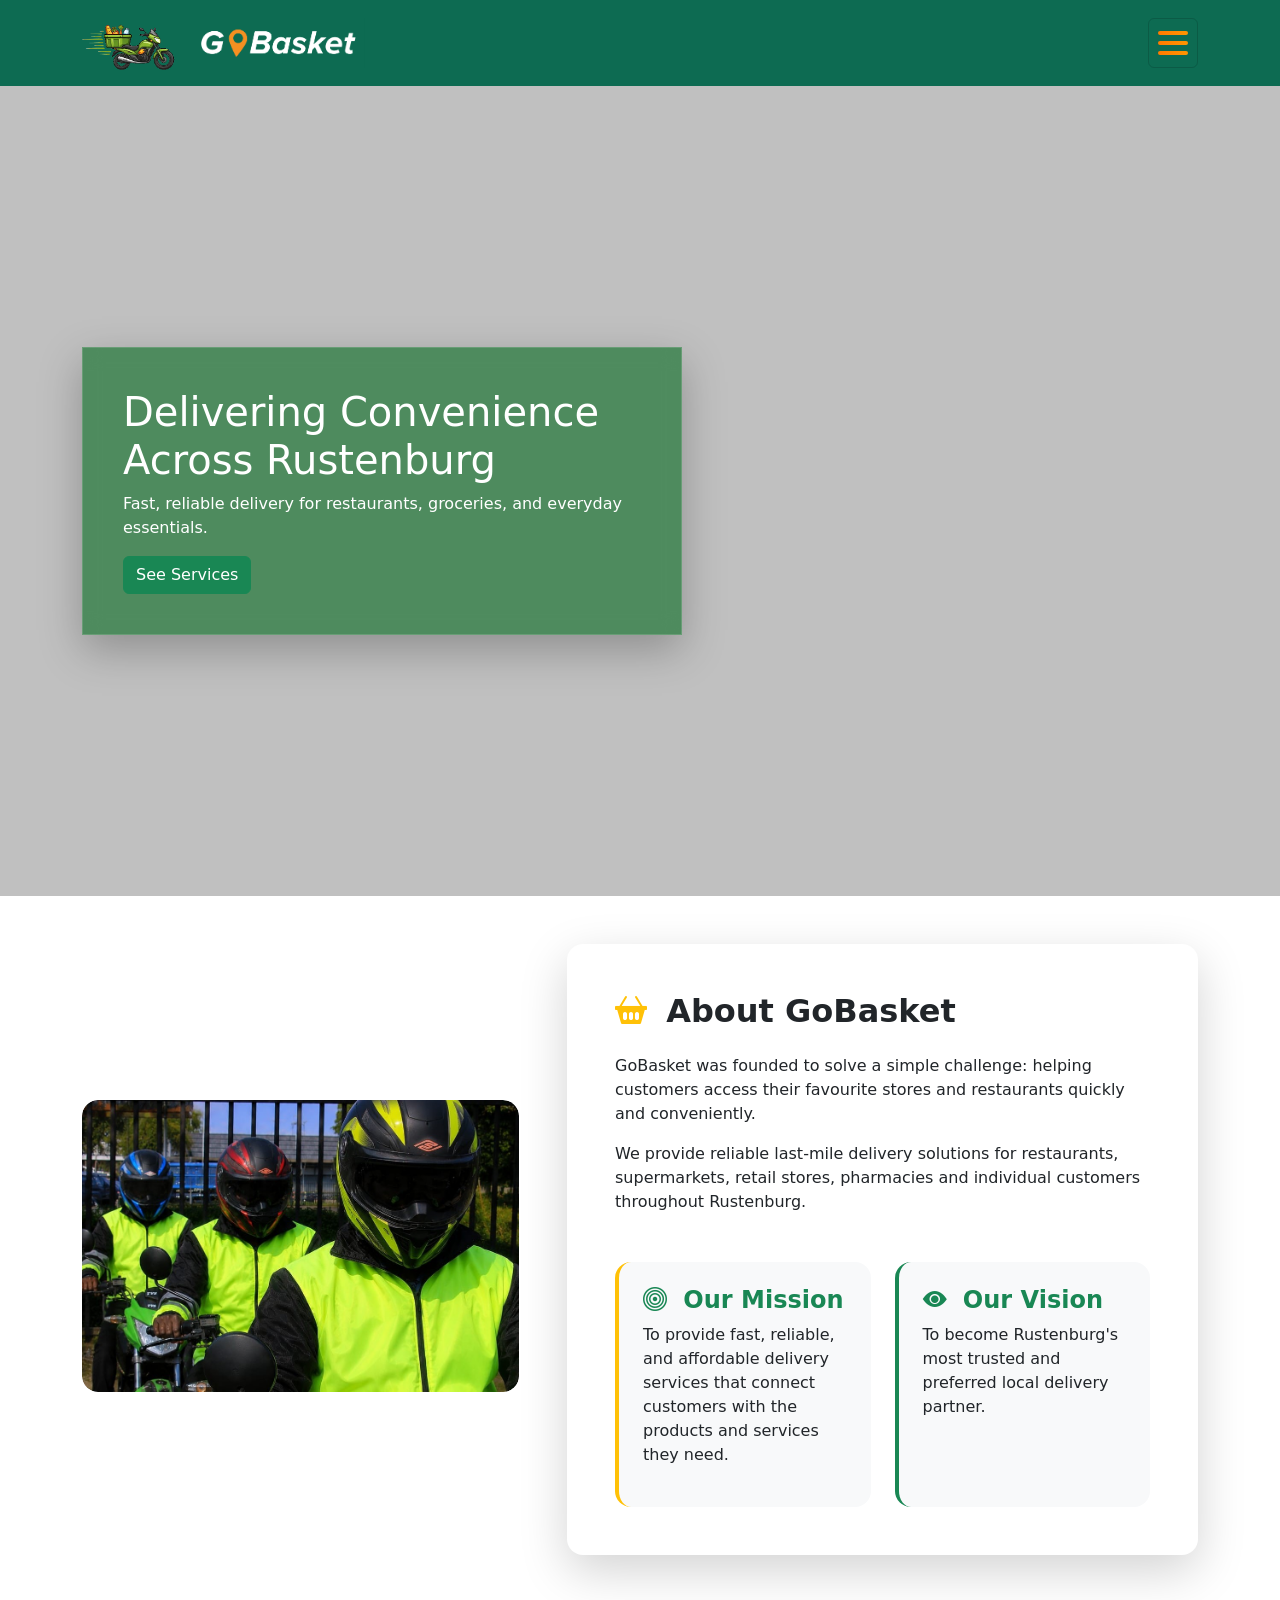
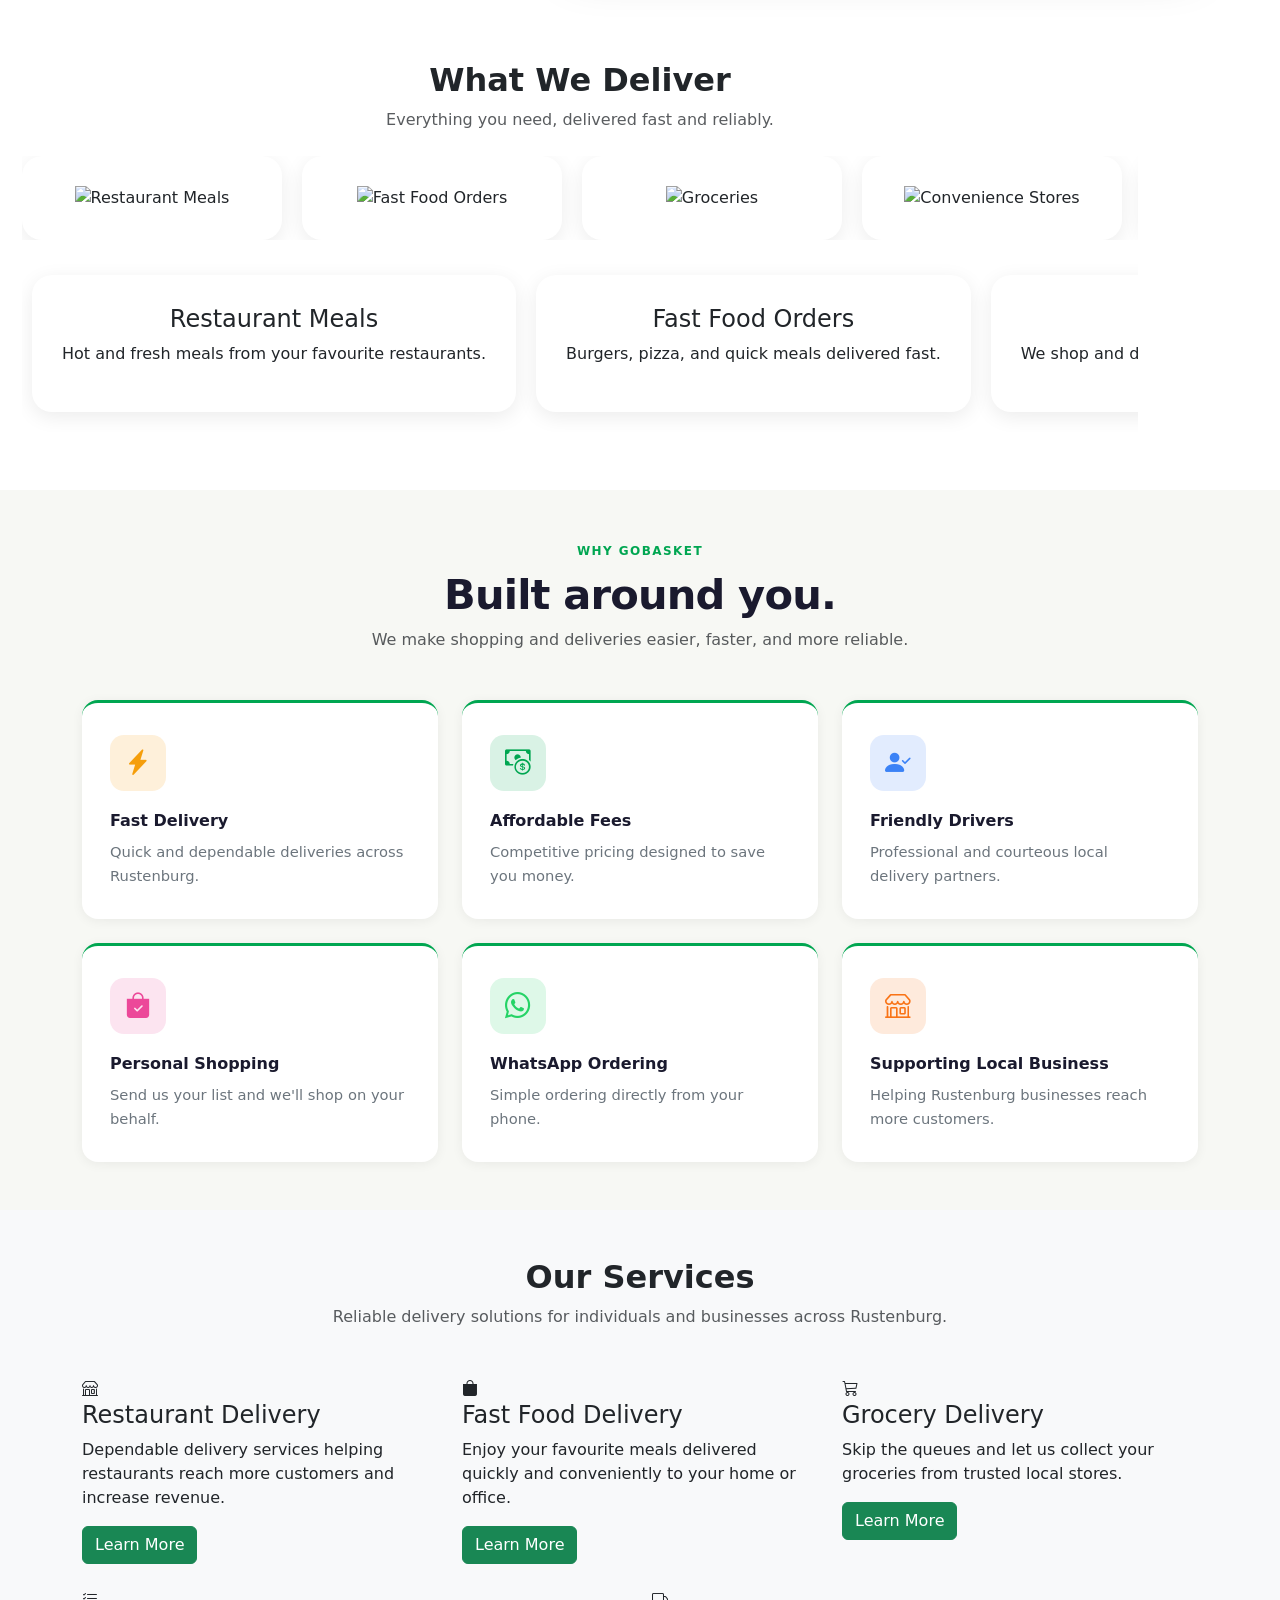
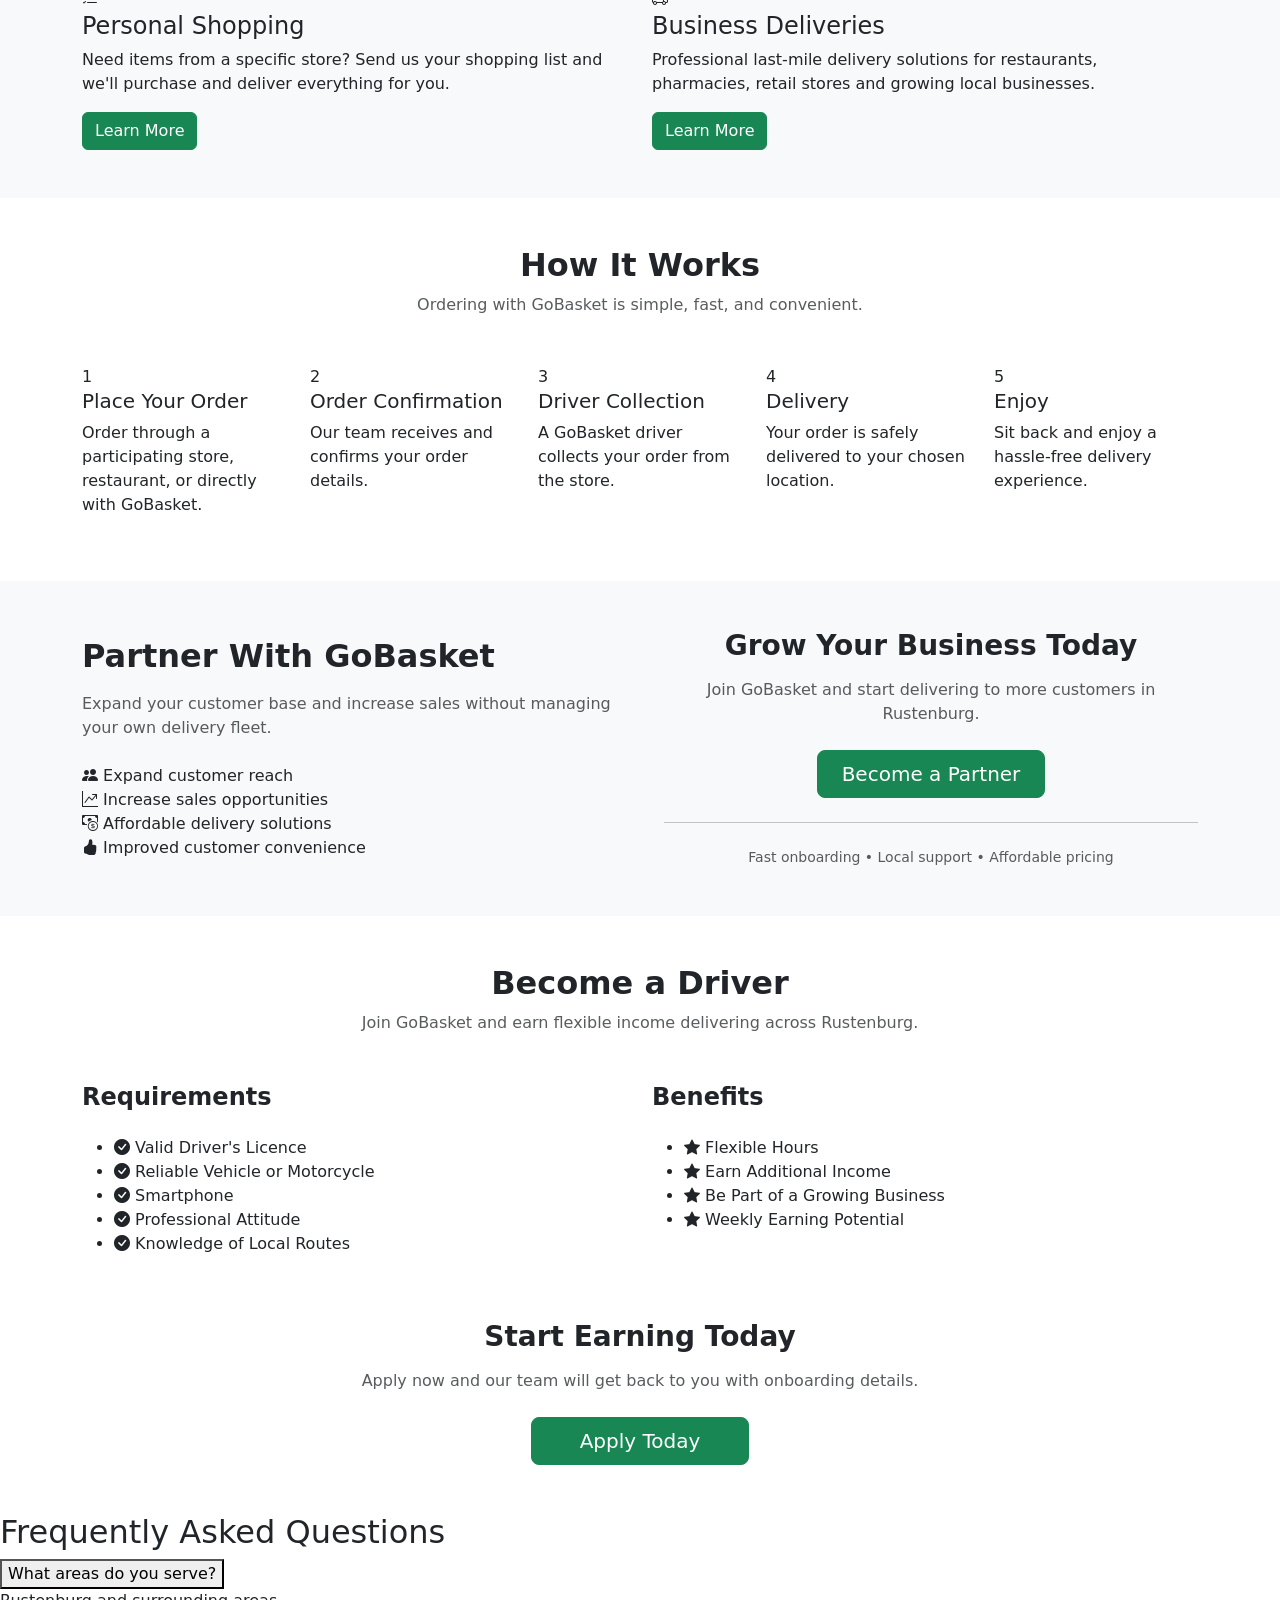
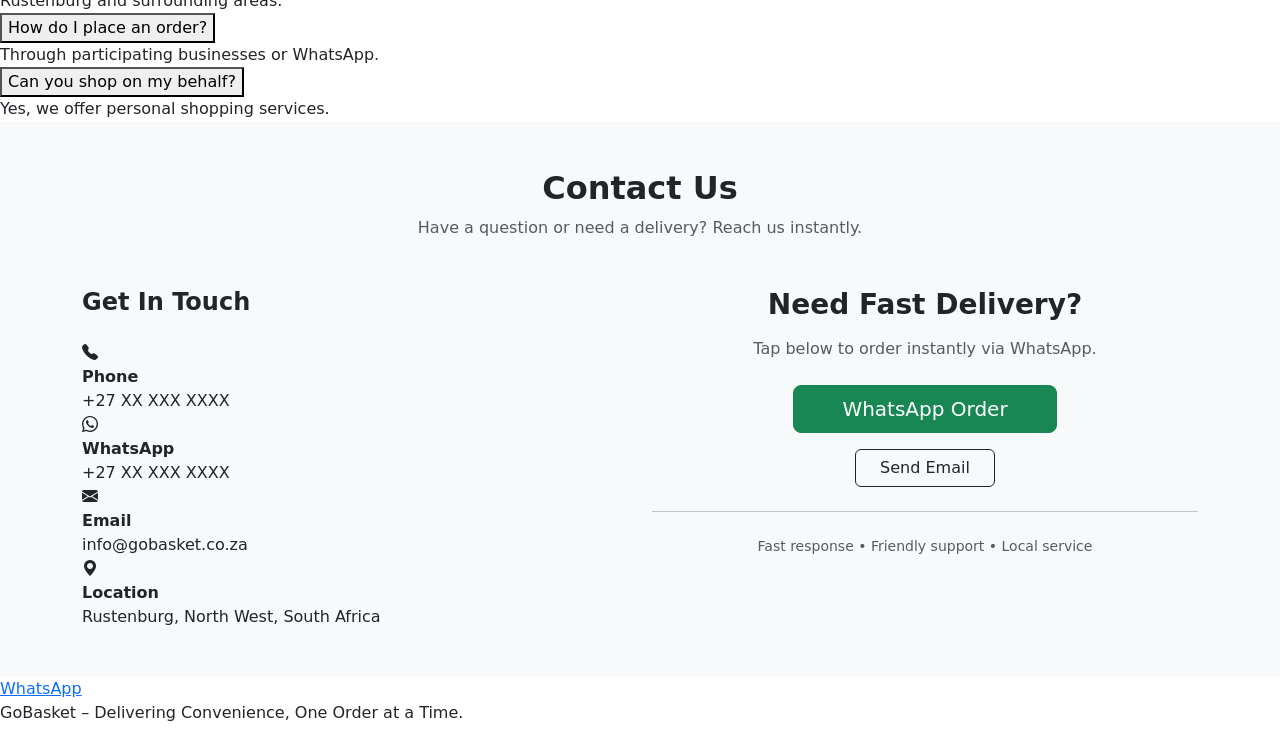
==== commit c102cf5c: "Adding new updates and styles to the website" ====
--- a/index.html
+++ b/index.html
@@ -4,39 +4,67 @@
     <meta charset="UTF-8">
     <meta name="viewport" content="width=device-width, initial-scale=1.0">
     <title>GoBasket | Delivering Convenience Across Rustenburg</title>
-
-    <link rel="stylesheet" href="styles.css">
+    
     <link rel="stylesheet" href="styles1.css">
+    <link rel="stylesheet" href="hero.css">
+    <link rel="stylesheet" href="aboutus.css">
+    <link rel="stylesheet" href="deliver.css">
+    <link rel="stylesheet" href="why.css">
+
+
+    <link href="https://unpkg.com/aos@2.3.4/dist/aos.css" rel="stylesheet">
 
     <link rel="preconnect" href="https://fonts.googleapis.com">
     <link href="https://fonts.googleapis.com/css2?family=Poppins:wght@300;400;500;600;700&display=swap" rel="stylesheet">
     <link href="https://cdn.jsdelivr.net/npm/bootstrap@5.3.3/dist/css/bootstrap.min.css" rel="stylesheet">
+
+    <link rel="stylesheet" href="https://cdn.jsdelivr.net/npm/bootstrap-icons@1.11.3/font/bootstrap-icons.min.css">
+
 </head>
-<body>
-
-    <!-- Header -->
-    <header>
-        <nav class="navbar navbar-expand-lg bg-white shadow-sm py-3">
+    <body>
+
+        <!-- ========HEADER SECTION========== -->
+        <nav class="navbar" style="background-color: #0D6B52
+        ;">
+
             <div class="container">
 
-                <a class="navbar-brand fw-bold text-success fs-3" href="#">
-                    GoBasket
+                <!-- Brand Area -->
+                <a class="navbar-brand d-flex align-items-center gap-3" href="#">
+
+                    <img
+                        src="images/logoIcon-1.png"
+                        alt="GoBasket"
+                        height="60"
+                    >
+
+                    <img
+                        src="images/G.png"
+                        alt="GoBasket Text"
+                        height="50"
+                    >
+
                 </a>
 
-                <!-- Bootstrap Hamburger -->
+                <!-- Hamburger -->
                 <button
-                    class="navbar-toggler"
+                    class="navbar-toggler custom-toggler"
                     type="button"
                     data-bs-toggle="collapse"
                     data-bs-target="#mainNavbar"
+                    aria-controls="mainNavbar"
+                    aria-expanded="false"
+                    aria-label="Toggle navigation"
                 >
-                    <span class="navbar-toggler-icon"></span>
+                    <span></span>
+                    <span></span>
+                    <span></span>
                 </button>
 
-                <!-- Collapsible Menu -->
-                <div class="collapse navbar-collapse" id="mainNavbar">
-
-                    <ul class="navbar-nav mx-auto mb-2 mb-lg-0">
+                <!-- Menu -->
+                <div class="collapse navbar-collapse text-primary fw-bold fs-3" id="mainNavbar">
+
+                    <ul class="navbar-nav mx-auto">
 
                         <li class="nav-item">
                             <a class="nav-link" href="#home">Home</a>
@@ -55,27 +83,19 @@
                         </li>
 
                         <li class="nav-item">
-                            <a class="nav-link" href="#partner">
-                                Partner With Us
-                            </a>
+                            <a class="nav-link" href="#partner">Partner With Us</a>
                         </li>
 
                         <li class="nav-item">
-                            <a class="nav-link" href="#driver">
-                                Become a Driver
-                            </a>
+                            <a class="nav-link" href="#driver">Become a Driver</a>
                         </li>
 
                         <li class="nav-item">
-                            <a class="nav-link" href="#faq">
-                                FAQ
-                            </a>
+                            <a class="nav-link" href="#faq">FAQ</a>
                         </li>
 
                         <li class="nav-item">
-                            <a class="nav-link" href="#contact">
-                                Contact Us
-                            </a>
+                            <a class="nav-link" href="#contact">Contact Us</a>
                         </li>
 
                     </ul>
@@ -90,913 +110,901 @@
                 </div>
 
             </div>
+
         </nav>
-    </header>
-
-    <!-- Hero Section -->
-    <section id="home" class="hero-section">
-
-        <!-- Background Slideshow -->
-        <div class="hero-bg">
-            <div class="bg bg1"></div>
-            <div class="bg bg2"></div>
-            <div class="bg bg3"></div>
-        </div>
-
-        <!-- Dark Overlay -->
-        <div class="hero-overlay"></div>
-
-        <div class="container h-100">
-
-            <div class="row h-100 align-items-center">
-
-                <div class="col-lg-7">
-
-                    <!-- Sliding Content -->
-                    <div class="hero-slider">
-
-                        <!-- Slide 1 -->
-                        <div class="hero-slide active">
-                            <h1>Delivering Convenience Across Rustenburg</h1>
+
+        <!-- ========HERO SECTION========== -->
+        <section id="home" class="hero-section">
+
+            <!-- Background Slideshow -->
+            <div class="hero-bg">
+                <div class="bg bg1"></div>
+                <div class="bg bg2"></div>
+                <div class="bg bg3"></div>
+            </div>
+
+            <!-- Dark Overlay -->
+            <div class="hero-overlay"></div>
+
+            <div class="container h-100">
+
+                <div class="row h-100 align-items-center">
+
+                    <div class="col-lg-7">
+
+                        <!-- Sliding Content -->
+                        <div class="hero-slider">
+
+                            <!-- Slide 1 -->
+                            <div class="hero-slide active">
+                                <div class="hero-content-box">
+                                    <h1>Delivering Convenience Across Rustenburg</h1>
+                                    <p>
+                                        Fast, reliable delivery for restaurants, groceries, and everyday essentials.
+                                    </p>
+                                    <a href="#services" class="btn btn-success">
+                                        See Services
+                                    </a>
+                                </div>
+                            </div>
+
+                            <!-- Slide 2 -->
+                            <div class="hero-slide">
+                                <div class="hero-content-box">
+                                    <h1>Fast Food & Restaurant Delivery</h1>
+                                    <p>
+                                        Get your favourite meals delivered hot and fresh to your door.
+                                    </p>
+                                    <a href="#how" class="btn btn-success">
+                                        See How It Works
+                                    </a>
+                                </div>
+                            </div>
+
+                            <!-- Slide 3 -->
+                            <div class="hero-slide">
+                                <div class="hero-content-box">
+                                    <h1>Partner With GoBasket</h1>
+                                    <p>
+                                        Grow your business with reliable last-mile delivery support.
+                                    </p>
+                                    <a href="#partner" class="btn btn-success">
+                                        Become a Partner
+                                    </a>
+                                </div>
+                            </div>
+
+                            <!-- Slide 4 -->
+                            <div class="hero-slide">
+                                <div class="hero-content-box">
+                                    <h1>Join As A Driver</h1>
+                                    <p>
+                                        Earn flexible income delivering across Rustenburg.
+                                    </p>
+                                    <a href="#driver" class="btn btn-success">
+                                        Apply Now
+                                    </a>
+                                </div>
+                            </div>
+
+                        </div>
+
+                    </div>
+
+                </div>
+
+            </div>
+
+        </section>
+
+        <!-- ========ABOUTUS SECTION========== -->
+        <section id="about" class="py-5">
+
+            <div class="container">
+
+                <div class="row align-items-center g-5">
+
+                    <div class="col-lg-5 text-center">
+                        <div class="image-wrapper">
+                            <img src="images/bg16-1.jpg"
+                                class="img-fluid rounded-4 shadow-lg about-logo"
+                                alt="GoBasket">
+                        </div>
+                    </div>
+
+                    <div class="col-lg-7">
+
+                        <div class="bg-white rounded-4 shadow-lg p-4 p-lg-5">
+
+                            <h2 class="fw-bold text-center text-lg-start mb-4">
+                                <i class="bi bi-basket2-fill text-warning me-2"></i>
+                                About GoBasket
+                            </h2>
+
+                            <p class="text-center text-lg-start">
+                                GoBasket was founded to solve a simple challenge: helping customers access their favourite stores and restaurants quickly and conveniently.
+                            </p>
+
+                            <p class="text-center text-lg-start">
+                                We provide reliable last-mile delivery solutions for restaurants, supermarkets, retail stores, pharmacies and individual customers throughout Rustenburg.
+                            </p>
+
+                            <div class="row mt-4 g-4">
+
+                                <div class="col-md-6">
+                                    <div class="info-box hover-lift h-100 p-4 bg-light rounded-4 border-start border-4 border-warning">
+                                        <h4 class="fw-bold text-success">
+                                            <i class="bi bi-bullseye me-2"></i>
+                                            Our Mission
+                                        </h4>
+
+                                        <p>
+                                            To provide fast, reliable, and affordable delivery services that connect customers with the products and services they need.
+                                        </p>
+
+                                    </div>
+                                </div>
+
+                                <div class="col-md-6">
+                                    <div class="info-box hover-lift h-100 p-4 bg-light rounded-4 border-start border-4 border-success">
+                                        <h4 class="fw-bold text-success">
+                                            <i class="bi bi-eye-fill me-2"></i>
+                                            Our Vision
+                                        </h4>
+
+                                        <p>
+                                           To become Rustenburg's most trusted and preferred local delivery partner. 
+                                        </p>
+                                    </div>
+                                </div>
+
+                            </div>
+
+                        </div>
+
+                    </div>
+
+                </div>
+
+            </div>
+
+        </section>
+
+        <!-- ========WHAT WE DELIVER SECTION========== -->
+        <section class="py-5 bg-white id="deliver">
+
+            <div class="container" style="margin: 10px;">
+
+                <div class="text-center mb-4">
+
+                    <h2 class="fw-bold">What We Deliver</h2>
+
+                    <p class="text-muted">
+                        Everything you need, delivered fast and reliably.
+                    </p>
+
+                </div>
+
+                <!-- Navigation buttons -->
+
+                <div class="deliver-scroll-wrapper" style="padding-bottom: 15px; background-color: white;">
+                    <div class="deliver-track" id="deliverTrack">
+
+                        <!-- SET 1 -->
+                        <div class="deliver-card"><img src="https://cdn-icons-png.flaticon.com/128/1356/1356559.png" alt="Restaurant Meals" class="deliver-icon"></div>
+                        <div class="deliver-card"><img src="https://cdn-icons-png.flaticon.com/128/1037/1037762.png" alt="Fast Food Orders" class="deliver-icon"></div>
+                        <div class="deliver-card"><img src="https://cdn-icons-png.flaticon.com/128/3514/3514242.png" alt="Groceries" class="deliver-icon"></div>
+                        <div class="deliver-card"><img src="https://cdn-icons-png.flaticon.com/128/11790/11790581.png" alt="Convenience Stores" class="deliver-icon"></div>
+                        <div class="deliver-card"><img src="https://cdn-icons-png.flaticon.com/128/18054/18054919.png" alt="Retail Purchases" class="deliver-icon"></div>
+                        <div class="deliver-card"><img src="https://cdn-icons-png.flaticon.com/128/5776/5776875.png" alt="Personal Shopping" class="deliver-icon"></div>
+                        <div class="deliver-card"><img src="https://cdn-icons-png.flaticon.com/128/10112/10112476.png" alt="Business Deliveries" class="deliver-icon"></div>
+
+                        <!-- SET 2 (duplicate for seamless loop) -->
+                        <div class="deliver-card"><img src="https://cdn-icons-png.flaticon.com/128/1356/1356559.png" alt="Restaurant Meals" class="deliver-icon"></div>
+                        <div class="deliver-card"><img src="https://cdn-icons-png.flaticon.com/128/1037/1037762.png" alt="Fast Food Orders" class="deliver-icon"></div>
+                        <div class="deliver-card"><img src="https://cdn-icons-png.flaticon.com/128/3514/3514242.png" alt="Groceries" class="deliver-icon"></div>
+                        <div class="deliver-card"><img src="https://cdn-icons-png.flaticon.com/128/11790/11790581.png" alt="Convenience Stores" class="deliver-icon"></div>
+                        <div class="deliver-card"><img src="https://cdn-icons-png.flaticon.com/128/18054/18054919.png" alt="Retail Purchases" class="deliver-icon"></div>
+                        <div class="deliver-card"><img src="https://cdn-icons-png.flaticon.com/128/5776/5776875.png" alt="Personal Shopping" class="deliver-icon"></div>
+                        <div class="deliver-card"><img src="https://cdn-icons-png.flaticon.com/128/10112/10112476.png" alt="Business Deliveries" class="deliver-icon"></div>
+
+                    </div>
+                </div>
+
+                <!-- Scroll container -->
+                <div class="deliver-scroll" id="deliverScroll">
+
+                    <div class="deliver-card">
+                        <h4>Restaurant Meals</h4>
+                        <p>Hot and fresh meals from your favourite restaurants.</p>
+                    </div>
+
+                    <div class="deliver-card">
+                        <h4>Fast Food Orders</h4>
+                        <p>Burgers, pizza, and quick meals delivered fast.</p>
+                    </div>
+
+                    <div class="deliver-card">
+                        <h4>Groceries</h4>
+                        <p>We shop and deliver your groceries for you.</p>
+                    </div>
+
+                    <div class="deliver-card">
+                        <h4>Convenience Stores</h4>
+                        <p>Snacks, drinks, and essentials delivered quickly.</p>
+                    </div>
+
+                    <div class="deliver-card">
+                        <h4>Retail Purchases</h4>
+                        <p>We collect items from shops and deliver them to you.</p>
+                    </div>
+
+                    <div class="deliver-card">
+                        <h4>Personal Shopping</h4>
+                        <p>Send us your list — we’ll do the shopping for you.</p>
+                    </div>
+
+                    <div class="deliver-card">
+                        <h4>Business Deliveries</h4>
+                        <p>Reliable last-mile delivery for businesses.</p>
+                    </div>
+
+                </div>
+
+            </div>
+
+        </section>
+
+        <!-- ========WHY SECTION ===========  -->
+        <section class="py-5 why-section">
+            <div class="container">
+
+                <div class="text-center mb-5">
+                    <span class="why-eyebrow">Why GoBasket</span>
+                    <h2 class="fw-bold why-heading">Built around you.</h2>
+                    <p class="text-muted">We make shopping and deliveries easier, faster, and more reliable.</p>
+                </div>
+
+                <div class="row g-4">
+
+                    <div class="col-md-6 col-lg-4">
+                        <div class="feature-card">
+                            <div class="feature-icon-wrap" style="--card-color:#f59e0b;">
+                                <i class="bi bi-lightning-charge-fill"></i>
+                            </div>
+                            <h5>Fast Delivery</h5>
+                            <p>Quick and dependable deliveries across Rustenburg.</p>
+                        </div>
+                    </div>
+
+                    <div class="col-md-6 col-lg-4">
+                        <div class="feature-card">
+                            <div class="feature-icon-wrap" style="--card-color:#00A651;">
+                                <i class="bi bi-cash-coin"></i>
+                            </div>
+                            <h5>Affordable Fees</h5>
+                            <p>Competitive pricing designed to save you money.</p>
+                        </div>
+                    </div>
+
+                    <div class="col-md-6 col-lg-4">
+                        <div class="feature-card">
+                            <div class="feature-icon-wrap" style="--card-color:#3b82f6;">
+                                <i class="bi bi-person-check-fill"></i>
+                            </div>
+                            <h5>Friendly Drivers</h5>
+                            <p>Professional and courteous local delivery partners.</p>
+                        </div>
+                    </div>
+
+                    <div class="col-md-6 col-lg-4">
+                        <div class="feature-card">
+                            <div class="feature-icon-wrap" style="--card-color:#ec4899;">
+                                <i class="bi bi-bag-check-fill"></i>
+                            </div>
+                            <h5>Personal Shopping</h5>
+                            <p>Send us your list and we'll shop on your behalf.</p>
+                        </div>
+                    </div>
+
+                    <div class="col-md-6 col-lg-4">
+                        <div class="feature-card">
+                            <div class="feature-icon-wrap" style="--card-color:#25d366;">
+                                <i class="bi bi-whatsapp"></i>
+                            </div>
+                            <h5>WhatsApp Ordering</h5>
+                            <p>Simple ordering directly from your phone.</p>
+                        </div>
+                    </div>
+
+                    <div class="col-md-6 col-lg-4">
+                        <div class="feature-card">
+                            <div class="feature-icon-wrap" style="--card-color:#f97316;">
+                                <i class="bi bi-shop"></i>
+                            </div>
+                            <h5>Supporting Local Business</h5>
+                            <p>Helping Rustenburg businesses reach more customers.</p>
+                        </div>
+                    </div>
+
+                </div>
+            </div>
+        </section>
+
+        <!-- ========OUR SERVICES SECTION========== -->
+        <section id="services" class="py-5 bg-light">
+
+            <div class="container">
+
+                <div class="text-center mb-5">
+
+                    <h2 class="fw-bold">
+                        Our Services
+                    </h2>
+
+                    <p class="text-muted">
+                        Reliable delivery solutions for individuals and businesses across Rustenburg.
+                    </p>
+
+                </div>
+
+                <div class="row g-4">
+
+                    <div class="col-md-6 col-lg-4">
+
+                        <div class="service-card h-100">
+
+                            <div class="service-icon">
+                                <i class="bi bi-shop"></i>
+                            </div>
+
+                            <h4>Restaurant Delivery</h4>
+
                             <p>
-                                Fast, reliable delivery for restaurants, groceries, and everyday essentials.
-                            </p>
-                            <a href="#services" class="btn btn-success">
-                                See Services
+                                Dependable delivery services helping restaurants
+                                reach more customers and increase revenue.
+                            </p>
+
+                            <a href="#contact" class="btn btn-success">
+                                Learn More
                             </a>
-                        </div>
-
-                        <!-- Slide 2 -->
-                        <div class="hero-slide">
-                            <h1>Fast Food & Restaurant Delivery</h1>
+
+                        </div>
+
+                    </div>
+
+                    <div class="col-md-6 col-lg-4">
+
+                        <div class="service-card h-100">
+
+                            <div class="service-icon">
+                                <i class="bi bi-bag-fill"></i>
+                            </div>
+
+                            <h4>Fast Food Delivery</h4>
+
                             <p>
-                                Get your favourite meals delivered hot and fresh to your door.
-                            </p>
-                            <a href="#how" class="btn btn-success">
-                                See How It Works
+                                Enjoy your favourite meals delivered quickly
+                                and conveniently to your home or office.
+                            </p>
+
+                            <a href="#contact" class="btn btn-success">
+                                Learn More
                             </a>
-                        </div>
-
-                        <!-- Slide 3 -->
-                        <div class="hero-slide">
-                            <h1>Partner With GoBasket</h1>
+
+                        </div>
+
+                    </div>
+
+                    <div class="col-md-6 col-lg-4">
+
+                        <div class="service-card h-100">
+
+                            <div class="service-icon">
+                                <i class="bi bi-cart3"></i>
+                            </div>
+
+                            <h4>Grocery Delivery</h4>
+
                             <p>
-                                Grow your business with reliable last-mile delivery support.
-                            </p>
-                            <a href="#partner" class="btn btn-success">
+                                Skip the queues and let us collect your groceries
+                                from trusted local stores.
+                            </p>
+
+                            <a href="#contact" class="btn btn-success">
+                                Learn More
+                            </a>
+
+                        </div>
+
+                    </div>
+
+                    <div class="col-md-6 col-lg-6">
+
+                        <div class="service-card h-100">
+
+                            <div class="service-icon">
+                                <i class="bi bi-list-check"></i>
+                            </div>
+
+                            <h4>Personal Shopping</h4>
+
+                            <p>
+                                Need items from a specific store? Send us your
+                                shopping list and we'll purchase and deliver
+                                everything for you.
+                            </p>
+
+                            <a href="#contact" class="btn btn-success">
+                                Learn More
+                            </a>
+
+                        </div>
+
+                    </div>
+
+                    <div class="col-md-6 col-lg-6">
+
+                        <div class="service-card h-100">
+
+                            <div class="service-icon">
+                                <i class="bi bi-truck"></i>
+                            </div>
+
+                            <h4>Business Deliveries</h4>
+
+                            <p>
+                                Professional last-mile delivery solutions for
+                                restaurants, pharmacies, retail stores and
+                                growing local businesses.
+                            </p>
+
+                            <a href="#contact" class="btn btn-success">
+                                Learn More
+                            </a>
+
+                        </div>
+
+                    </div>
+
+                </div>
+
+            </div>
+
+        </section>
+
+        <!-- ========HOW GOBASKET WORKS SECTION========== -->
+        <section id="how" class="py-5">
+
+            <div class="container">
+
+                <div class="text-center mb-5">
+
+                    <h2 class="fw-bold">
+                        How It Works
+                    </h2>
+
+                    <p class="text-muted">
+                        Ordering with GoBasket is simple, fast, and convenient.
+                    </p>
+
+                </div>
+
+                <div class="row g-4">
+
+                    <div class="col-md-6 col-lg">
+
+                        <div class="process-card">
+
+                            <div class="process-number">1</div>
+
+                            <h5>Place Your Order</h5>
+
+                            <p>
+                                Order through a participating store,
+                                restaurant, or directly with GoBasket.
+                            </p>
+
+                        </div>
+
+                    </div>
+
+                    <div class="col-md-6 col-lg">
+
+                        <div class="process-card">
+
+                            <div class="process-number">2</div>
+
+                            <h5>Order Confirmation</h5>
+
+                            <p>
+                                Our team receives and confirms
+                                your order details.
+                            </p>
+
+                        </div>
+
+                    </div>
+
+                    <div class="col-md-6 col-lg">
+
+                        <div class="process-card">
+
+                            <div class="process-number">3</div>
+
+                            <h5>Driver Collection</h5>
+
+                            <p>
+                                A GoBasket driver collects
+                                your order from the store.
+                            </p>
+
+                        </div>
+
+                    </div>
+
+                    <div class="col-md-6 col-lg">
+
+                        <div class="process-card">
+
+                            <div class="process-number">4</div>
+
+                            <h5>Delivery</h5>
+
+                            <p>
+                                Your order is safely delivered
+                                to your chosen location.
+                            </p>
+
+                        </div>
+
+                    </div>
+
+                    <div class="col-md-12 col-lg">
+
+                        <div class="process-card">
+
+                            <div class="process-number">5</div>
+
+                            <h5>Enjoy</h5>
+
+                            <p>
+                                Sit back and enjoy a hassle-free
+                                delivery experience.
+                            </p>
+
+                        </div>
+
+                    </div>
+
+                </div>
+
+            </div>
+
+        </section>
+
+        <!-- ========PARTNER SECTION========== -->
+        <section id="partner" class="py-5 bg-light">
+
+            <div class="container">
+
+                <div class="row align-items-center g-5">
+
+                    <!-- Text Side -->
+                    <div class="col-lg-6">
+
+                        <h2 class="fw-bold mb-3">
+                            Partner With GoBasket
+                        </h2>
+
+                        <p class="text-muted mb-4">
+                            Expand your customer base and increase sales
+                            without managing your own delivery fleet.
+                        </p>
+
+                        <div class="partner-benefits">
+
+                            <div class="benefit-item">
+                                <i class="bi bi-people-fill"></i>
+                                Expand customer reach
+                            </div>
+
+                            <div class="benefit-item">
+                                <i class="bi bi-graph-up-arrow"></i>
+                                Increase sales opportunities
+                            </div>
+
+                            <div class="benefit-item">
+                                <i class="bi bi-cash-coin"></i>
+                                Affordable delivery solutions
+                            </div>
+
+                            <div class="benefit-item">
+                                <i class="bi bi-hand-thumbs-up-fill"></i>
+                                Improved customer convenience
+                            </div>
+
+                        </div>
+
+                    </div>
+
+                    <!-- CTA Card -->
+                    <div class="col-lg-6">
+
+                        <div class="partner-card text-center">
+
+                            <h3 class="fw-bold mb-3">
+                                Grow Your Business Today
+                            </h3>
+
+                            <p class="text-muted mb-4">
+                                Join GoBasket and start delivering to more customers in Rustenburg.
+                            </p>
+
+                            <a href="#contact" class="btn btn-success btn-lg px-4">
                                 Become a Partner
                             </a>
-                        </div>
-
-                        <!-- Slide 4 -->
-                        <div class="hero-slide">
-                            <h1>Join As A Driver</h1>
-                            <p>
-                                Earn flexible income delivering across Rustenburg.
-                            </p>
-                            <a href="#driver" class="btn btn-success">
-                                Apply Now
+
+                            <hr class="my-4">
+
+                            <p class="small text-muted mb-0">
+                                Fast onboarding • Local support • Affordable pricing
+                            </p>
+
+                        </div>
+
+                    </div>
+
+                </div>
+
+            </div>
+
+        </section>
+
+        <!-- ========HEADER SECTION========== -->
+        <section id="driver" class="py-5">
+
+            <div class="container">
+
+                <div class="text-center mb-5">
+
+                    <h2 class="fw-bold">
+                        Become a Driver
+                    </h2>
+
+                    <p class="text-muted">
+                        Join GoBasket and earn flexible income delivering across Rustenburg.
+                    </p>
+
+                </div>
+
+                <div class="row g-4 align-items-stretch">
+
+                    <!-- Requirements -->
+                    <div class="col-lg-6">
+
+                        <div class="driver-card h-100">
+
+                            <h4 class="fw-bold mb-4">
+                                Requirements
+                            </h4>
+
+                            <ul class="driver-list">
+                                <li><i class="bi bi-check-circle-fill"></i> Valid Driver's Licence</li>
+                                <li><i class="bi bi-check-circle-fill"></i> Reliable Vehicle or Motorcycle</li>
+                                <li><i class="bi bi-check-circle-fill"></i> Smartphone</li>
+                                <li><i class="bi bi-check-circle-fill"></i> Professional Attitude</li>
+                                <li><i class="bi bi-check-circle-fill"></i> Knowledge of Local Routes</li>
+                            </ul>
+
+                        </div>
+
+                    </div>
+
+                    <!-- Benefits -->
+                    <div class="col-lg-6">
+
+                        <div class="driver-card h-100">
+
+                            <h4 class="fw-bold mb-4">
+                                Benefits
+                            </h4>
+
+                            <ul class="driver-list">
+                                <li><i class="bi bi-star-fill"></i> Flexible Hours</li>
+                                <li><i class="bi bi-star-fill"></i> Earn Additional Income</li>
+                                <li><i class="bi bi-star-fill"></i> Be Part of a Growing Business</li>
+                                <li><i class="bi bi-star-fill"></i> Weekly Earning Potential</li>
+                            </ul>
+
+                        </div>
+
+                    </div>
+
+                </div>
+
+                <!-- CTA -->
+                <div class="text-center mt-5">
+
+                    <div class="driver-cta">
+
+                        <h3 class="fw-bold mb-3">
+                            Start Earning Today
+                        </h3>
+
+                        <p class="text-muted mb-4">
+                            Apply now and our team will get back to you with onboarding details.
+                        </p>
+
+                        <a href="#contact" class="btn btn-success btn-lg px-5">
+                            Apply Today
+                        </a>
+
+                    </div>
+
+                </div>
+
+            </div>
+
+        </section>
+
+        <!-- ========FAQ SECTION========== -->
+        <section id="faq" class="faq">
+            <h2>Frequently Asked Questions</h2>
+
+            <div class="faq-item">
+                <button class="faq-question">
+                    What areas do you serve?
+                </button>
+
+                <div class="faq-answer">
+                    Rustenburg and surrounding areas.
+                </div>
+            </div>
+
+            <div class="faq-item">
+                <button class="faq-question">
+                    How do I place an order?
+                </button>
+
+                <div class="faq-answer">
+                    Through participating businesses or WhatsApp.
+                </div>
+            </div>
+
+            <div class="faq-item">
+                <button class="faq-question">
+                    Can you shop on my behalf?
+                </button>
+
+                <div class="faq-answer">
+                    Yes, we offer personal shopping services.
+                </div>
+            </div>
+        </section>
+
+        <!-- ========FAQ SECTION========== -->
+        <section id="contact" class="py-5 bg-light">
+
+            <div class="container">
+
+                <div class="text-center mb-5">
+
+                    <h2 class="fw-bold">
+                        Contact Us
+                    </h2>
+
+                    <p class="text-muted">
+                        Have a question or need a delivery? Reach us instantly.
+                    </p>
+
+                </div>
+
+                <div class="row g-4 align-items-stretch">
+
+                    <!-- Contact Info -->
+                    <div class="col-lg-6">
+
+                        <div class="contact-card h-100">
+
+                            <h4 class="fw-bold mb-4">
+                                Get In Touch
+                            </h4>
+
+                            <div class="contact-item">
+                                <i class="bi bi-telephone-fill"></i>
+                                <div>
+                                    <strong>Phone</strong><br>
+                                    +27 XX XXX XXXX
+                                </div>
+                            </div>
+
+                            <div class="contact-item">
+                                <i class="bi bi-whatsapp"></i>
+                                <div>
+                                    <strong>WhatsApp</strong><br>
+                                    +27 XX XXX XXXX
+                                </div>
+                            </div>
+
+                            <div class="contact-item">
+                                <i class="bi bi-envelope-fill"></i>
+                                <div>
+                                    <strong>Email</strong><br>
+                                    info@gobasket.co.za
+                                </div>
+                            </div>
+
+                            <div class="contact-item">
+                                <i class="bi bi-geo-alt-fill"></i>
+                                <div>
+                                    <strong>Location</strong><br>
+                                    Rustenburg, North West, South Africa
+                                </div>
+                            </div>
+
+                        </div>
+
+                    </div>
+
+                    <!-- CTA Panel -->
+                    <div class="col-lg-6">
+
+                        <div class="contact-cta h-100 text-center">
+
+                            <h3 class="fw-bold mb-3">
+                                Need Fast Delivery?
+                            </h3>
+
+                            <p class="text-muted mb-4">
+                                Tap below to order instantly via WhatsApp.
+                            </p>
+
+                            <a href="https://wa.me/27000000000"
+                            class="btn btn-success btn-lg px-5 mb-3">
+                                WhatsApp Order
                             </a>
-                        </div>
-
-                    </div>
-
-                </div>
-
-            </div>
-
-        </div>
-
-    </section>
-
-    <!-- About Us -->
-    <section id="about" class="about-section py-5">
-
-        <div class="container">
-
-            <div class="about-card">
-
-                <div class="row align-items-center g-5">
-
-                    <div class="col-lg-5 text-center">
-
-                        <img
-                            src="images/logo.png"
-                            alt="GoBasket Logo"
-                            class="img-fluid about-logo"
-                        >
-
-                    </div>
-
-                    <div class="col-lg-7">
-
-                        <h2 class="fw-bold mb-4">
-                            About GoBasket
-                        </h2>
-
-                        <p>
-                            GoBasket was founded to solve a simple challenge:
-                            helping customers access their favourite stores
-                            and restaurants quickly and conveniently.
-                        </p>
-
-                        <p>
-                            We provide reliable last-mile delivery solutions
-                            for restaurants, supermarkets, retail stores,
-                            pharmacies and individual customers throughout
-                            Rustenburg.
-                        </p>
-
-                        <div class="row mt-4">
-
-                            <div class="col-md-6 mb-4">
-
-                                <div class="info-box">
-
-                                    <h4 class="fw-bold text-success">
-                                        Our Mission
-                                    </h4>
-
-                                    <p>
-                                        To provide fast, reliable, and affordable
-                                        delivery services that connect customers
-                                        with the products and services they need.
-                                    </p>
-
-                                </div>
-
-                            </div>
-
-                            <div class="col-md-6">
-
-                                <div class="info-box">
-
-                                    <h4 class="fw-bold text-success">
-                                        Our Vision
-                                    </h4>
-
-                                    <p>
-                                        To become Rustenburg's most trusted
-                                        and preferred local delivery partner.
-                                    </p>
-
-                                </div>
-
-                            </div>
-
-                        </div>
-
-                    </div>
-
-                </div>
-
-            </div>
-
-        </div>
-
-    </section>
-
-    <!-- What we Deliver -->
-    <section class="py-5 bg-light" id="deliver">
-
-        <div class="container">
-
-            <div class="text-center mb-4">
-
-                <h2 class="fw-bold">What We Deliver</h2>
-
-                <p class="text-muted">
-                    Everything you need, delivered fast and reliably.
-                </p>
-
-            </div>
-
-            <!-- Navigation buttons -->
-            <div class="deliver-track" id="deliverTrack">
-
-                <!-- SET 1 -->
-                <div class="deliver-card">Restaurant Meals</div>
-                <div class="deliver-card">Fast Food Orders</div>
-                <div class="deliver-card">Groceries</div>
-                <div class="deliver-card">Convenience Stores</div>
-                <div class="deliver-card">Retail Purchases</div>
-                <div class="deliver-card">Personal Shopping</div>
-                <div class="deliver-card">Business Deliveries</div>
-
-                <!-- SET 2 (duplicate for seamless loop) -->
-                <div class="deliver-card">Restaurant Meals</div>
-                <div class="deliver-card">Fast Food Orders</div>
-                <div class="deliver-card">Groceries</div>
-                <div class="deliver-card">Convenience Stores</div>
-                <div class="deliver-card">Retail Purchases</div>
-                <div class="deliver-card">Personal Shopping</div>
-                <div class="deliver-card">Business Deliveries</div>
-
-            </div>
-
-            <!-- Scroll container -->
-            <div class="deliver-scroll" id="deliverScroll">
-
-                <div class="deliver-card">
-                    <h4>Restaurant Meals</h4>
-                    <p>Hot and fresh meals from your favourite restaurants.</p>
-                </div>
-
-                <div class="deliver-card">
-                    <h4>Fast Food Orders</h4>
-                    <p>Burgers, pizza, and quick meals delivered fast.</p>
-                </div>
-
-                <div class="deliver-card">
-                    <h4>Groceries</h4>
-                    <p>We shop and deliver your groceries for you.</p>
-                </div>
-
-                <div class="deliver-card">
-                    <h4>Convenience Stores</h4>
-                    <p>Snacks, drinks, and essentials delivered quickly.</p>
-                </div>
-
-                <div class="deliver-card">
-                    <h4>Retail Purchases</h4>
-                    <p>We collect items from shops and deliver them to you.</p>
-                </div>
-
-                <div class="deliver-card">
-                    <h4>Personal Shopping</h4>
-                    <p>Send us your list — we’ll do the shopping for you.</p>
-                </div>
-
-                <div class="deliver-card">
-                    <h4>Business Deliveries</h4>
-                    <p>Reliable last-mile delivery for businesses.</p>
-                </div>
-
-            </div>
-
-        </div>
-
-    </section>
-
-    <!-- Why choose GoBasket -->
-    <section class="py-5">
-
-        <div class="container">
-
-            <div class="text-center mb-5">
-
-                <h2 class="fw-bold">
-                    Why Choose GoBasket?
-                </h2>
-
-                <p class="text-muted">
-                    We make shopping and deliveries easier, faster, and more reliable.
-                </p>
-
-            </div>
-
-            <div class="row g-4">
-
-                <div class="col-md-6 col-lg-4">
-                    <div class="feature-card text-center">
-                        <i class="bi bi-lightning-charge-fill feature-icon"></i>
-                        <h5>Fast Delivery</h5>
-                        <p>
-                            Quick and dependable deliveries across Rustenburg.
-                        </p>
-                    </div>
-                </div>
-
-                <div class="col-md-6 col-lg-4">
-                    <div class="feature-card text-center">
-                        <i class="bi bi-cash-coin feature-icon"></i>
-                        <h5>Affordable Fees</h5>
-                        <p>
-                            Competitive pricing designed to save you money.
-                        </p>
-                    </div>
-                </div>
-
-                <div class="col-md-6 col-lg-4">
-                    <div class="feature-card text-center">
-                        <i class="bi bi-person-check-fill feature-icon"></i>
-                        <h5>Friendly Drivers</h5>
-                        <p>
-                            Professional and courteous local delivery partners.
-                        </p>
-                    </div>
-                </div>
-
-                <div class="col-md-6 col-lg-4">
-                    <div class="feature-card text-center">
-                        <i class="bi bi-bag-check-fill feature-icon"></i>
-                        <h5>Personal Shopping</h5>
-                        <p>
-                            Send us your list and we'll shop on your behalf.
-                        </p>
-                    </div>
-                </div>
-
-                <div class="col-md-6 col-lg-4">
-                    <div class="feature-card text-center">
-                        <i class="bi bi-whatsapp feature-icon"></i>
-                        <h5>WhatsApp Ordering</h5>
-                        <p>
-                            Simple ordering directly from your phone.
-                        </p>
-                    </div>
-                </div>
-
-                <div class="col-md-6 col-lg-4">
-                    <div class="feature-card text-center">
-                        <i class="bi bi-shop feature-icon"></i>
-                        <h5>Supporting Local Business</h5>
-                        <p>
-                            Helping Rustenburg businesses reach more customers.
-                        </p>
-                    </div>
-                </div>
-
-            </div>
-
-        </div>
-
-    </section>
-
-    <!-- Our services -->
-    <section id="services" class="py-5 bg-light">
-
-        <div class="container">
-
-            <div class="text-center mb-5">
-
-                <h2 class="fw-bold">
-                    Our Services
-                </h2>
-
-                <p class="text-muted">
-                    Reliable delivery solutions for individuals and businesses across Rustenburg.
-                </p>
-
-            </div>
-
-            <div class="row g-4">
-
-                <div class="col-md-6 col-lg-4">
-
-                    <div class="service-card h-100">
-
-                        <div class="service-icon">
-                            <i class="bi bi-shop"></i>
-                        </div>
-
-                        <h4>Restaurant Delivery</h4>
-
-                        <p>
-                            Dependable delivery services helping restaurants
-                            reach more customers and increase revenue.
-                        </p>
-
-                        <a href="#contact" class="btn btn-success">
-                            Learn More
-                        </a>
-
-                    </div>
-
-                </div>
-
-                <div class="col-md-6 col-lg-4">
-
-                    <div class="service-card h-100">
-
-                        <div class="service-icon">
-                            <i class="bi bi-bag-fill"></i>
-                        </div>
-
-                        <h4>Fast Food Delivery</h4>
-
-                        <p>
-                            Enjoy your favourite meals delivered quickly
-                            and conveniently to your home or office.
-                        </p>
-
-                        <a href="#contact" class="btn btn-success">
-                            Learn More
-                        </a>
-
-                    </div>
-
-                </div>
-
-                <div class="col-md-6 col-lg-4">
-
-                    <div class="service-card h-100">
-
-                        <div class="service-icon">
-                            <i class="bi bi-cart3"></i>
-                        </div>
-
-                        <h4>Grocery Delivery</h4>
-
-                        <p>
-                            Skip the queues and let us collect your groceries
-                            from trusted local stores.
-                        </p>
-
-                        <a href="#contact" class="btn btn-success">
-                            Learn More
-                        </a>
-
-                    </div>
-
-                </div>
-
-                <div class="col-md-6 col-lg-6">
-
-                    <div class="service-card h-100">
-
-                        <div class="service-icon">
-                            <i class="bi bi-list-check"></i>
-                        </div>
-
-                        <h4>Personal Shopping</h4>
-
-                        <p>
-                            Need items from a specific store? Send us your
-                            shopping list and we'll purchase and deliver
-                            everything for you.
-                        </p>
-
-                        <a href="#contact" class="btn btn-success">
-                            Learn More
-                        </a>
-
-                    </div>
-
-                </div>
-
-                <div class="col-md-6 col-lg-6">
-
-                    <div class="service-card h-100">
-
-                        <div class="service-icon">
-                            <i class="bi bi-truck"></i>
-                        </div>
-
-                        <h4>Business Deliveries</h4>
-
-                        <p>
-                            Professional last-mile delivery solutions for
-                            restaurants, pharmacies, retail stores and
-                            growing local businesses.
-                        </p>
-
-                        <a href="#contact" class="btn btn-success">
-                            Learn More
-                        </a>
-
-                    </div>
-
-                </div>
-
-            </div>
-
-        </div>
-
-    </section>
-
-    <!-- How it works -->
-    <section id="how" class="py-5">
-
-        <div class="container">
-
-            <div class="text-center mb-5">
-
-                <h2 class="fw-bold">
-                    How It Works
-                </h2>
-
-                <p class="text-muted">
-                    Ordering with GoBasket is simple, fast, and convenient.
-                </p>
-
-            </div>
-
-            <div class="row g-4">
-
-                <div class="col-md-6 col-lg">
-
-                    <div class="process-card">
-
-                        <div class="process-number">1</div>
-
-                        <h5>Place Your Order</h5>
-
-                        <p>
-                            Order through a participating store,
-                            restaurant, or directly with GoBasket.
-                        </p>
-
-                    </div>
-
-                </div>
-
-                <div class="col-md-6 col-lg">
-
-                    <div class="process-card">
-
-                        <div class="process-number">2</div>
-
-                        <h5>Order Confirmation</h5>
-
-                        <p>
-                            Our team receives and confirms
-                            your order details.
-                        </p>
-
-                    </div>
-
-                </div>
-
-                <div class="col-md-6 col-lg">
-
-                    <div class="process-card">
-
-                        <div class="process-number">3</div>
-
-                        <h5>Driver Collection</h5>
-
-                        <p>
-                            A GoBasket driver collects
-                            your order from the store.
-                        </p>
-
-                    </div>
-
-                </div>
-
-                <div class="col-md-6 col-lg">
-
-                    <div class="process-card">
-
-                        <div class="process-number">4</div>
-
-                        <h5>Delivery</h5>
-
-                        <p>
-                            Your order is safely delivered
-                            to your chosen location.
-                        </p>
-
-                    </div>
-
-                </div>
-
-                <div class="col-md-12 col-lg">
-
-                    <div class="process-card">
-
-                        <div class="process-number">5</div>
-
-                        <h5>Enjoy</h5>
-
-                        <p>
-                            Sit back and enjoy a hassle-free
-                            delivery experience.
-                        </p>
-
-                    </div>
-
-                </div>
-
-            </div>
-
-        </div>
-
-    </section>
-
-
-    <!-- Partner with Us -->
-    <section id="partner" class="py-5 bg-light">
-
-        <div class="container">
-
-            <div class="row align-items-center g-5">
-
-                <!-- Text Side -->
-                <div class="col-lg-6">
-
-                    <h2 class="fw-bold mb-3">
-                        Partner With GoBasket
-                    </h2>
-
-                    <p class="text-muted mb-4">
-                        Expand your customer base and increase sales
-                        without managing your own delivery fleet.
-                    </p>
-
-                    <div class="partner-benefits">
-
-                        <div class="benefit-item">
-                            <i class="bi bi-people-fill"></i>
-                            Expand customer reach
-                        </div>
-
-                        <div class="benefit-item">
-                            <i class="bi bi-graph-up-arrow"></i>
-                            Increase sales opportunities
-                        </div>
-
-                        <div class="benefit-item">
-                            <i class="bi bi-cash-coin"></i>
-                            Affordable delivery solutions
-                        </div>
-
-                        <div class="benefit-item">
-                            <i class="bi bi-hand-thumbs-up-fill"></i>
-                            Improved customer convenience
-                        </div>
-
-                    </div>
-
-                </div>
-
-                <!-- CTA Card -->
-                <div class="col-lg-6">
-
-                    <div class="partner-card text-center">
-
-                        <h3 class="fw-bold mb-3">
-                            Grow Your Business Today
-                        </h3>
-
-                        <p class="text-muted mb-4">
-                            Join GoBasket and start delivering to more customers in Rustenburg.
-                        </p>
-
-                        <a href="#contact" class="btn btn-success btn-lg px-4">
-                            Become a Partner
-                        </a>
-
-                        <hr class="my-4">
-
-                        <p class="small text-muted mb-0">
-                            Fast onboarding • Local support • Affordable pricing
-                        </p>
-
-                    </div>
-
-                </div>
-
-            </div>
-
-        </div>
-
-    </section>
-
-    <!-- Driver -->
-    <section id="driver" class="py-5">
-
-        <div class="container">
-
-            <div class="text-center mb-5">
-
-                <h2 class="fw-bold">
-                    Become a Driver
-                </h2>
-
-                <p class="text-muted">
-                    Join GoBasket and earn flexible income delivering across Rustenburg.
-                </p>
-
-            </div>
-
-            <div class="row g-4 align-items-stretch">
-
-                <!-- Requirements -->
-                <div class="col-lg-6">
-
-                    <div class="driver-card h-100">
-
-                        <h4 class="fw-bold mb-4">
-                            Requirements
-                        </h4>
-
-                        <ul class="driver-list">
-                            <li><i class="bi bi-check-circle-fill"></i> Valid Driver's Licence</li>
-                            <li><i class="bi bi-check-circle-fill"></i> Reliable Vehicle or Motorcycle</li>
-                            <li><i class="bi bi-check-circle-fill"></i> Smartphone</li>
-                            <li><i class="bi bi-check-circle-fill"></i> Professional Attitude</li>
-                            <li><i class="bi bi-check-circle-fill"></i> Knowledge of Local Routes</li>
-                        </ul>
-
-                    </div>
-
-                </div>
-
-                <!-- Benefits -->
-                <div class="col-lg-6">
-
-                    <div class="driver-card h-100">
-
-                        <h4 class="fw-bold mb-4">
-                            Benefits
-                        </h4>
-
-                        <ul class="driver-list">
-                            <li><i class="bi bi-star-fill"></i> Flexible Hours</li>
-                            <li><i class="bi bi-star-fill"></i> Earn Additional Income</li>
-                            <li><i class="bi bi-star-fill"></i> Be Part of a Growing Business</li>
-                            <li><i class="bi bi-star-fill"></i> Weekly Earning Potential</li>
-                        </ul>
-
-                    </div>
-
-                </div>
-
-            </div>
-
-            <!-- CTA -->
-            <div class="text-center mt-5">
-
-                <div class="driver-cta">
-
-                    <h3 class="fw-bold mb-3">
-                        Start Earning Today
-                    </h3>
-
-                    <p class="text-muted mb-4">
-                        Apply now and our team will get back to you with onboarding details.
-                    </p>
-
-                    <a href="#contact" class="btn btn-success btn-lg px-5">
-                        Apply Today
-                    </a>
-
-                </div>
-
-            </div>
-
-        </div>
-
-    </section>
-
-    <!-- FAQ -->
-    <section id="faq" class="faq">
-        <h2>Frequently Asked Questions</h2>
-
-        <div class="faq-item">
-            <button class="faq-question">
-                What areas do you serve?
-            </button>
-
-            <div class="faq-answer">
-                Rustenburg and surrounding areas.
-            </div>
-        </div>
-
-        <div class="faq-item">
-            <button class="faq-question">
-                How do I place an order?
-            </button>
-
-            <div class="faq-answer">
-                Through participating businesses or WhatsApp.
-            </div>
-        </div>
-
-        <div class="faq-item">
-            <button class="faq-question">
-                Can you shop on my behalf?
-            </button>
-
-            <div class="faq-answer">
-                Yes, we offer personal shopping services.
-            </div>
-        </div>
-    </section>
-
-    <!-- Contact Us -->
-    <section id="contact" class="py-5 bg-light">
-
-        <div class="container">
-
-            <div class="text-center mb-5">
-
-                <h2 class="fw-bold">
-                    Contact Us
-                </h2>
-
-                <p class="text-muted">
-                    Have a question or need a delivery? Reach us instantly.
-                </p>
-
-            </div>
-
-            <div class="row g-4 align-items-stretch">
-
-                <!-- Contact Info -->
-                <div class="col-lg-6">
-
-                    <div class="contact-card h-100">
-
-                        <h4 class="fw-bold mb-4">
-                            Get In Touch
-                        </h4>
-
-                        <div class="contact-item">
-                            <i class="bi bi-telephone-fill"></i>
-                            <div>
-                                <strong>Phone</strong><br>
-                                +27 XX XXX XXXX
-                            </div>
-                        </div>
-
-                        <div class="contact-item">
-                            <i class="bi bi-whatsapp"></i>
-                            <div>
-                                <strong>WhatsApp</strong><br>
-                                +27 XX XXX XXXX
-                            </div>
-                        </div>
-
-                        <div class="contact-item">
-                            <i class="bi bi-envelope-fill"></i>
-                            <div>
-                                <strong>Email</strong><br>
-                                info@gobasket.co.za
-                            </div>
-                        </div>
-
-                        <div class="contact-item">
-                            <i class="bi bi-geo-alt-fill"></i>
-                            <div>
-                                <strong>Location</strong><br>
-                                Rustenburg, North West, South Africa
-                            </div>
-                        </div>
-
-                    </div>
-
-                </div>
-
-                <!-- CTA Panel -->
-                <div class="col-lg-6">
-
-                    <div class="contact-cta h-100 text-center">
-
-                        <h3 class="fw-bold mb-3">
-                            Need Fast Delivery?
-                        </h3>
-
-                        <p class="text-muted mb-4">
-                            Tap below to order instantly via WhatsApp.
-                        </p>
-
-                        <a href="https://wa.me/27000000000"
-                        class="btn btn-success btn-lg px-5 mb-3">
-                            WhatsApp Order
-                        </a>
-
-                        <br>
-
-                        <a href="mailto:info@gobasket.co.za"
-                        class="btn btn-outline-dark px-4">
-                            Send Email
-                        </a>
-
-                        <hr class="my-4">
-
-                        <p class="small text-muted mb-0">
-                            Fast response • Friendly support • Local service
-                        </p>
-
-                    </div>
-
-                </div>
-
-            </div>
-
-        </div>
-
-    </section>
-
-    <!-- Floating WhatsApp -->
-    <a href="https://wa.me/27000000000"
-       class="floating-whatsapp">
-       WhatsApp
-    </a>
-
-    <footer>
-        <p>
-            GoBasket – Delivering Convenience,
-            One Order at a Time.
-        </p>
-    </footer>
-
-    <script src="script.js"></script>
-
-    <script src="https://cdn.jsdelivr.net/npm/bootstrap@5.3.3/dist/js/bootstrap.bundle.min.js"></script>
-
-</body>
+
+                            <br>
+
+                            <a href="mailto:info@gobasket.co.za"
+                            class="btn btn-outline-dark px-4">
+                                Send Email
+                            </a>
+
+                            <hr class="my-4">
+
+                            <p class="small text-muted mb-0">
+                                Fast response • Friendly support • Local service
+                            </p>
+
+                        </div>
+
+                    </div>
+
+                </div>
+
+            </div>
+
+        </section>
+
+        <!-- ========WHATSAPP ICON SECTION========== -->
+        <a href="https://wa.me/27000000000"
+        class="floating-whatsapp">
+        WhatsApp
+        </a>
+
+        <!-- ========FAQ SECTION========== -->
+        <footer>
+            <p>
+                GoBasket – Delivering Convenience,
+                One Order at a Time.
+            </p>
+        </footer>
+
+        
+        <script src="script.js"></script>
+        <script src="https://cdn.jsdelivr.net/npm/bootstrap@5.3.3/dist/js/bootstrap.bundle.min.js"></script>
+    
+    </body>
 </html>
--- a/styles1.css
+++ b/styles1.css
@@ -1,520 +1,70 @@
-.hero-section{
-    position:relative;
-    min-height:90vh;
-
-    background-image:url('images/hero-bg.jpg');
-    background-size:cover;
-    background-position:center;
-
-    display:flex;
-    align-items:center;
-
-    overflow:hidden;
-}
-
-.hero-overlay{
-    position:absolute;
-    inset:0;
-
-    backdrop-filter:blur(4px);
-
-    background:rgba(0,0,0,0.45);
-}
-
-.hero-content-box{
-    position:relative;
-    z-index:2;
-
-    background:rgba(255,255,255,0.12);
-
-    backdrop-filter:blur(12px);
-
-    border:1px solid rgba(255,255,255,0.2);
-
-    padding:50px;
-
-    border-radius:25px;
-
-    color:white;
-
-    box-shadow:0 8px 32px rgba(0,0,0,0.2);
-}
-
-.hero-content-box h1{
-    color:white;
-}
-
-.hero-content-box p{
-    color:#f1f1f1;
-}
-
-.hero-section{
-    position:relative;
-    height:90vh;
-    overflow:hidden;
-    color:white;
-}
-
-/* Background layers */
-.hero-bg{
-    position:absolute;
-    inset:0;
-    z-index:0;
-}
-
-.bg{
-    position:absolute;
-    inset:0;
-
-    background-size:cover;
-    background-position:center;
-
-    opacity:0;
-    transform:scale(1.2);
-
-    animation:zoomFade 18s infinite;
-}
-
-/* Replace these with your images */
-.bg1{
-    background-image:url('images/logo.png');
-    animation-delay:0s;
-}
-
-.bg2{
-    background-image:url('images/hero2.jpg');
-    animation-delay:6s;
-}
-
-.bg3{
-    background-image:url('images/logo.png');
-    animation-delay:12s;
-}
-
-@keyframes zoomFade{
-    0%{opacity:0; transform:scale(1.2);}
-    10%{opacity:1;}
-    40%{opacity:1;}
-    50%{opacity:0; transform:scale(1);}
-    100%{opacity:0; transform:scale(1.2);}
-}
-
-/* Overlay */
-.hero-overlay{
-    position:absolute;
-    inset:0;
-    background:rgba(0,0,0,0.55);
-    z-index:1;
-}
-
-/* Content */
-.hero-slider{
-    position:relative;
-    z-index:2;
-}
-
-.hero-slide{
-    display:none;
-    animation:slideIn 0.8s ease;
-}
-
-.hero-slide.active{
-    display:block;
-}
-
-@keyframes slideIn{
-    from{
-        opacity:0;
-        transform:translateX(50px);
-    }
-    to{
-        opacity:1;
-        transform:translateX(0);
-    }
-}
-
-/*==============================*/
-.about-section{
-    background:#56aa0d0c;
-}
-
-.about-card{
-    background:white;
-    padding:60px;
-    border-radius:25px;
-
-    box-shadow:0 10px 30px rgba(0,0,0,0.08);
-}
-
-.about-logo{
-    max-width:300px;
-    width:100%;
-}
-
-.info-box{
-    height:100%;
-
-    padding:20px;
-
-    border-radius:15px;
-
-    background:#f8f9fa;
-
-    border-left:4px solid #00A651;
-}
-
-
-/* ================================= */
-.delivery-card{
-    background:white;
-
-    padding:35px 20px;
-
-    border-radius:20px;
-
-    box-shadow:0 5px 20px rgba(0,0,0,0.08);
-
-    transition:all 0.3s ease;
-
-    height:100%;
-}
-
-.delivery-card:hover{
-    transform:translateY(-8px);
-
-    box-shadow:0 12px 30px rgba(0,0,0,0.12);
-}
-
-.delivery-icon{
-    font-size:3rem;
-
-    margin-bottom:15px;
-}
-
-.delivery-card h5{
-    margin:0;
-
-    font-weight:600;
-}
-
-.deliver-scroll{
-    display:flex;
-    gap:20px;
-
-    overflow-x:auto;
-    scroll-snap-type:x mandatory;
-
-    padding:20px 10px;
-
+html{
     scroll-behavior:smooth;
 }
 
-/* Hide scrollbar */
-.deliver-scroll::-webkit-scrollbar{
+header{
+    position:sticky;
+    top:0;
+    z-index:1000;
+    background-color: #ff7a00;
+}
+
+/* ===================================
+   Custom Hamburger / Close Button
+   =================================== */
+
+.custom-toggler{
+    border:none;
+    box-shadow:none !important;
+    padding:8px;
+    width:50px;
+    height:50px;
+    display:flex;
+    flex-direction:column;
+    justify-content:center;
+    align-items:center;
+    gap:6px;
+    background:transparent;
+}
+
+/* Strong colours inspired by logo palette */
+.custom-toggler span{
+    display:block;
+    width:30px;
+    height:4px;
+    border-radius:10px;
+    background:linear-gradient(
+        90deg,
+        #ff7a00,
+        #ff9500
+    );
+    transition:all 0.35s ease;
+}
+
+/* Open state → X */
+.custom-toggler[aria-expanded="true"] span:nth-child(1){
+    transform:translateY(10px) rotate(45deg);
+}
+
+.custom-toggler[aria-expanded="true"] span:nth-child(2){
+    opacity:0;
+    transform:scaleX(0);
+}
+
+.custom-toggler[aria-expanded="true"] span:nth-child(3){
+    transform:translateY(-10px) rotate(-45deg);
+}
+
+/* Hover effect */
+.custom-toggler:hover span{
+    filter:brightness(1.1);
+}
+
+/* Remove Bootstrap default icon */
+.navbar-toggler-icon{
     display:none;
 }
 
-.deliver-card{
-    min-width:280px;
-    flex:0 0 auto;
-
-    background:white;
-
-    padding:30px;
-
-    border-radius:20px;
-
-    box-shadow:0 5px 20px rgba(0,0,0,0.08);
-
-    scroll-snap-align:center;
-
-    transition:0.3s;
-}
-
-.deliver-card:hover{
-    transform:translateY(-8px);
-}
-
-/* Navigation buttons */
-.deliver-nav button{
-    border:none;
-    background:#00A651;
-    color:white;
-
-    padding:8px 14px;
-    margin:5px;
-
-    border-radius:20px;
-
-    font-size:0.9rem;
-
-    cursor:pointer;
-    transition:0.3s;
-}
-
-.deliver-nav button:hover{
-    background:#008f45;
-}
-
-.deliver-scroll-wrapper{
-    overflow:hidden;
-    position:relative;
-}
-
-.deliver-track{
-    display:flex;
-    gap:20px;
-    width:max-content;
-
-    animation:scrollLoop 25s linear infinite;
-}
-
-.deliver-card{
-    min-width:260px;
-    flex:0 0 auto;
-
-    background:white;
-    padding:30px;
-
-    border-radius:20px;
-
-    box-shadow:0 5px 20px rgba(0,0,0,0.08);
-
-    text-align:center;
-}
-
-/* Smooth infinite scroll */
-@keyframes scrollLoop{
-    0%{
-        transform:translateX(0);
-    }
-    100%{
-        transform:translateX(-50%);
-    }
-}
-
-/* Pause on hover (important UX) */
-.deliver-scroll-wrapper:hover .deliver-track{
-    animation-play-state:paused;
-}
-/* =================================== */
-.feature-card{
-    background:white;
-
-    padding:35px 25px;
-
-    border-radius:20px;
-
-    text-align:center;
-
-    height:100%;
-
-    transition:all 0.3s ease;
-
-    box-shadow:0 5px 20px rgba(0,0,0,0.08);
-}
-
-.feature-card:hover{
-    transform:translateY(-8px);
-
-    box-shadow:0 12px 30px rgba(0,0,0,0.12);
-}
-
-.feature-icon{
-    font-size:3rem;
-
-    color:#00A651;
-
-    margin-bottom:20px;
-
-    display:block;
-}
-
-.feature-card h5{
-    font-weight:600;
-
-    margin-bottom:15px;
-}
-
-.feature-card p{
-    color:#6c757d;
-
-    margin-bottom:0;
-}
-
-/* ================================= */
-
-.service-card{
-    background:white;
-
-    padding:35px;
-
-    border-radius:20px;
-
-    box-shadow:0 5px 20px rgba(0,0,0,0.08);
-
-    transition:all 0.3s ease;
-}
-
-.service-card:hover{
-    transform:translateY(-8px);
-
-    box-shadow:0 12px 30px rgba(0,0,0,0.12);
-}
-
-.service-icon{
-    width:70px;
-    height:70px;
-
-    display:flex;
-    align-items:center;
-    justify-content:center;
-
-    background:#e8f8ef;
-
-    border-radius:50%;
-
-    margin-bottom:20px;
-}
-
-.service-icon i{
-    font-size:2rem;
-    color:#00A651;
-}
-
-.service-card h4{
-    font-weight:600;
-    margin-bottom:15px;
-}
-
-.service-card p{
-    color:#6c757d;
-    margin-bottom:25px;
-}
-
-/* ======================== */
-.partner-benefits{
-    display:flex;
-    flex-direction:column;
-    gap:15px;
-    margin-top:20px;
-}
-
-.benefit-item{
-    display:flex;
-    align-items:center;
-    gap:10px;
-
-    font-weight:500;
-}
-
-.benefit-item i{
-    color:#00A651;
-    font-size:1.2rem;
-}
-
-.partner-card{
-    background:white;
-
-    padding:40px;
-
-    border-radius:20px;
-
-    box-shadow:0 5px 25px rgba(0,0,0,0.08);
-
-    transition:0.3s ease;
-}
-
-.partner-card:hover{
-    transform:translateY(-8px);
-}
-
-/* ============================ */
-.driver-card{
-    background:white;
-
-    padding:35px;
-
-    border-radius:20px;
-
-    box-shadow:0 5px 20px rgba(0,0,0,0.08);
-
-    transition:0.3s ease;
-}
-
-.driver-card:hover{
-    transform:translateY(-8px);
-
-    box-shadow:0 12px 30px rgba(0,0,0,0.12);
-}
-
-.driver-list{
-    list-style:none;
-    padding:0;
-    margin:0;
-}
-
-.driver-list li{
-    display:flex;
-    align-items:center;
-    gap:10px;
-
-    padding:10px 0;
-
-    font-weight:500;
-}
-
-.driver-list i{
-    color:#00A651;
-    font-size:1.2rem;
-}
-
-.driver-cta{
-    background:#f8f9fa;
-
-    padding:40px;
-
-    border-radius:20px;
-
-    box-shadow:0 5px 20px rgba(0,0,0,0.05);
-}
-
-/* ================================ */
-.contact-card{
-    background:white;
-
-    padding:35px;
-
-    border-radius:20px;
-
-    box-shadow:0 5px 20px rgba(0,0,0,0.08);
-}
-
-.contact-item{
-    display:flex;
-    gap:15px;
-
-    margin-bottom:20px;
-}
-
-.contact-item i{
-    font-size:1.4rem;
-
-    color:#00A651;
-
-    margin-top:3px;
-}
-
-.contact-cta{
-    background:white;
-
-    padding:40px;
-
-    border-radius:20px;
-
-    box-shadow:0 5px 20px rgba(0,0,0,0.08);
-
-    display:flex;
-    flex-direction:column;
-    justify-content:center;
+.custom-navbar{
+    background-color:#ff7a00;
 }
--- a/hero.css
+++ b/hero.css
@@ -0,0 +1,136 @@
+
+/* =========================
+   HERO SECTION
+========================= */
+
+.hero-section{
+    position:relative;
+    height:90vh;
+    overflow:hidden;
+    color:white;
+}
+
+/* =========================
+   BACKGROUND SLIDESHOW
+========================= */
+
+.hero-bg{
+    position:absolute;
+    inset:0;
+    z-index:0;
+}
+
+.bg{
+    position:absolute;
+    inset:0;
+
+    background-size:cover;
+    background-position:center;
+
+    opacity:0;
+    transform:scale(1.2);
+
+    animation:zoomFade 18s infinite;
+}
+
+.bg1{
+    background-image:url('images/bg8.jpg');
+    animation-delay:0s;
+}
+
+.bg2{
+    background-image:url('images/bg7.jpg');
+    animation-delay:6s;
+}
+
+.bg3{
+    background-image:url('images/bg13.jpg');
+    animation-delay:12s;
+}
+
+@keyframes zoomFade{
+
+    0%{
+        opacity:0;
+        transform:scale(1.2);
+    }
+
+    10%{
+        opacity:1;
+    }
+
+    40%{
+        opacity:1;
+    }
+
+    50%{
+        opacity:0;
+        transform:scale(1);
+    }
+
+    100%{
+        opacity:0;
+        transform:scale(1.2);
+    }
+}
+
+/* =========================
+   OVERLAY
+========================= */
+
+.hero-overlay{
+    position:absolute;
+    inset:0;
+
+    background: rgba(0, 0, 0, 0.249);
+
+    backdrop-filter:blur(1px);
+
+    z-index:1;
+}
+
+/* =========================
+   CONTENT
+========================= */
+
+.hero-slider{
+    position:relative;
+    z-index:2;
+}
+
+.hero-slide{
+    display:none;
+    animation:slideIn 0.8s ease;
+}
+
+.hero-slide.active{
+    display:block;
+}
+
+@keyframes slideIn{
+
+    from{
+        opacity:0;
+        transform:translateX(50px);
+    }
+
+    to{
+        opacity:1;
+        transform:translateX(0);
+    }
+}
+
+.hero-content-box{
+    max-width: 600px;
+    padding: 40px;
+    /* border-radius: 20px; */
+
+    background: rgba(23, 114, 47, 0.67);
+
+    backdrop-filter: blur(10px);
+    -webkit-backdrop-filter: blur(10px);
+
+    border: 1px solid rgba(255,255,255,0.15);
+
+    box-shadow: 0 15px 40px rgba(0,0,0,0.25);
+}
--- a/aboutus.css
+++ b/aboutus.css
@@ -0,0 +1,67 @@
+/* About Section */
+.about-logo {
+    width: 100%;
+    max-width: 350px;
+}
+
+/* Image hover effect */
+.image-wrapper {
+    position: relative;
+    display: inline-block;
+    border-radius: 1rem;
+    overflow: hidden;
+}
+
+.image-wrapper img {
+    display: block;
+    transition: transform 0.6s ease;
+}
+
+.image-wrapper::after {
+    content: '';
+    position: absolute;
+    inset: 0;
+    background: linear-gradient(135deg, rgba(48, 100, 3, 0.58), rgba(0, 0, 0, 0.57));
+    opacity: 0;
+    transition: opacity 0.5s ease;
+}
+
+.image-wrapper:hover::after { opacity: 1; }
+.image-wrapper:hover img { transform: scale(1.05); }
+
+/* Info box hover */
+.hover-lift {
+    transition: transform 0.3s ease, box-shadow 0.3s ease;
+}
+
+.hover-lift:hover {
+    transform: translateY(-8px);
+    box-shadow: 0 10px 25px rgba(0, 0, 0, 0.08);
+}
+
+/* Animations */
+.slide-left {
+    opacity: 0;
+    transform: translateX(-50px);
+    animation: slideLeft 1s ease forwards;
+}
+
+.fade-up {
+    opacity: 0;
+    transform: translateY(30px);
+    animation: fadeUp 1s ease 0.3s forwards;
+}
+
+.slide-up {
+    opacity: 0;
+    transform: translateY(40px);
+    animation: fadeUp 1s ease 0.5s forwards;
+}
+
+@keyframes slideLeft {
+    to { opacity: 1; transform: translateX(0); }
+}
+
+@keyframes fadeUp {
+    to { opacity: 1; transform: translateY(0); }
+}
--- a/deliver.css
+++ b/deliver.css
@@ -0,0 +1,142 @@
+.delivery-card{
+    background:white;
+
+    padding:35px 20px;
+
+    border-radius:20px;
+
+    box-shadow:0 5px 20px rgba(0,0,0,0.08);
+
+    transition:all 0.3s ease;
+
+    height:100%;
+}
+
+.delivery-card:hover{
+    transform:translateY(-8px);
+
+    box-shadow:0 12px 30px rgba(0,0,0,0.12);
+}
+
+.delivery-icon{
+    font-size:3rem;
+
+    margin-bottom:15px;
+}
+
+.delivery-card h5{
+    margin:0;
+
+    font-weight:600;
+}
+
+.deliver-scroll{
+    display:flex;
+    gap:20px;
+
+    overflow-x:auto;
+    scroll-snap-type:x mandatory;
+
+    padding:20px 10px;
+
+    scroll-behavior:smooth;
+}
+
+/* Hide scrollbar */
+.deliver-scroll::-webkit-scrollbar{
+    display:none;
+}
+
+.deliver-card{
+    min-width:280px;
+    flex:0 0 auto;
+
+    background:white;
+
+    padding:30px;
+
+    border-radius:20px;
+
+    box-shadow:0 5px 20px rgba(0,0,0,0.08);
+
+    scroll-snap-align:center;
+
+    transition:0.3s;
+}
+
+.deliver-card:hover{
+    transform:translateY(-8px);
+}
+
+/* Navigation buttons */
+.deliver-nav button{
+    border:none;
+    background:#00A651;
+    color:white;
+
+    padding:8px 14px;
+    margin:5px;
+
+    border-radius:20px;
+
+    font-size:0.9rem;
+
+    cursor:pointer;
+    transition:0.3s;
+}
+
+.deliver-nav button:hover{
+    background:#008f45;
+}
+
+.deliver-scroll-wrapper{
+    overflow:hidden;
+    position:relative;
+}
+
+.deliver-track {
+    display: flex;
+    gap: 20px;
+    width: max-content;
+    animation: scrollLoop 25s linear infinite;
+}
+
+/* ADD THIS — this is what clips the overflowing track */
+#deliverTrack {
+    overflow: hidden;
+}
+
+.deliver-card{
+    min-width:260px;
+    flex:0 0 auto;
+
+    background:white;
+    padding:30px;
+
+    border-radius:20px;
+
+    box-shadow:0 5px 20px rgba(0,0,0,0.08);
+
+    text-align:center;
+}
+
+.deliver-icon {
+    width: 60px;
+    height: 60px;
+    object-fit: contain;
+}
+
+/* Smooth infinite scroll */
+@keyframes scrollLoop{
+    0%{
+        transform:translateX(0);
+    }
+    100%{
+        transform:translateX(-50%);
+    }
+}
+
+/* Pause on hover (important UX) */
+.deliver-scroll-wrapper:hover .deliver-track{
+    animation-play-state:paused;
+}
--- a/why.css
+++ b/why.css
@@ -0,0 +1,64 @@
+/* Why Section */
+.why-section {
+    background: #f7f8f4;
+}
+
+.why-eyebrow {
+    display: inline-block;
+    font-size: 0.75rem;
+    font-weight: 700;
+    letter-spacing: 0.12em;
+    text-transform: uppercase;
+    color: #00A651;
+    margin-bottom: 10px;
+}
+
+.why-heading {
+    font-size: clamp(1.8rem, 4vw, 2.6rem);
+    color: #1a1a2e;
+    letter-spacing: -0.02em;
+}
+
+/* Card */
+.feature-card {
+    background: #fff;
+    border-radius: 16px;
+    padding: 32px 28px;
+    height: 100%;
+    border-top: 3px solid var(--card-color, #00A651);
+    box-shadow: 0 2px 12px rgba(0, 0, 0, 0.06);
+    transition: transform 0.3s ease, box-shadow 0.3s ease;
+}
+
+.feature-card:hover {
+    transform: translateY(-6px);
+    box-shadow: 0 12px 32px rgba(0, 0, 0, 0.1);
+}
+
+/* Icon circle */
+.feature-icon-wrap {
+    width: 56px;
+    height: 56px;
+    border-radius: 14px;
+    background: color-mix(in srgb, var(--card-color) 15%, white);
+    display: flex;
+    align-items: center;
+    justify-content: center;
+    margin-bottom: 20px;
+    font-size: 1.6rem;
+    color: var(--card-color);
+}
+
+.feature-card h5 {
+    font-weight: 700;
+    color: #1a1a2e;
+    margin-bottom: 10px;
+    font-size: 1rem;
+}
+
+.feature-card p {
+    color: #6c757d;
+    margin-bottom: 0;
+    font-size: 0.92rem;
+    line-height: 1.6;
+}
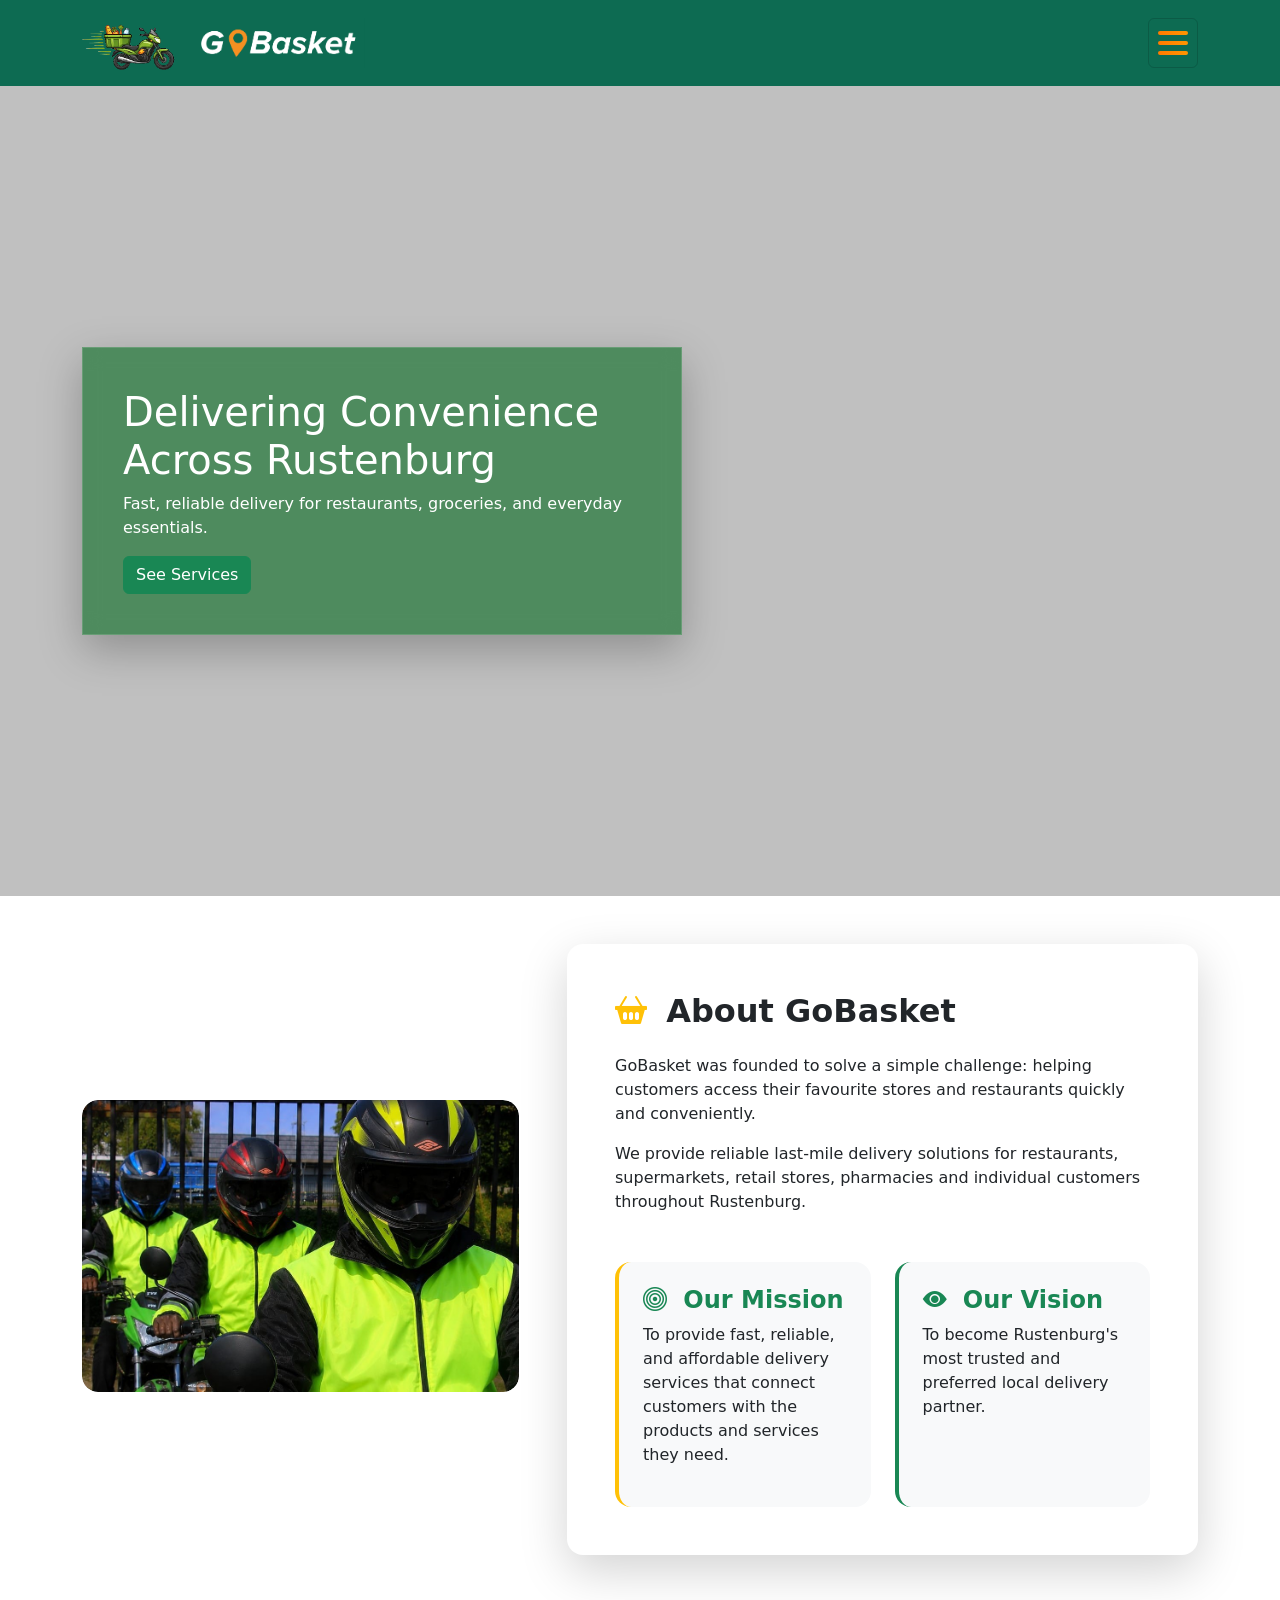
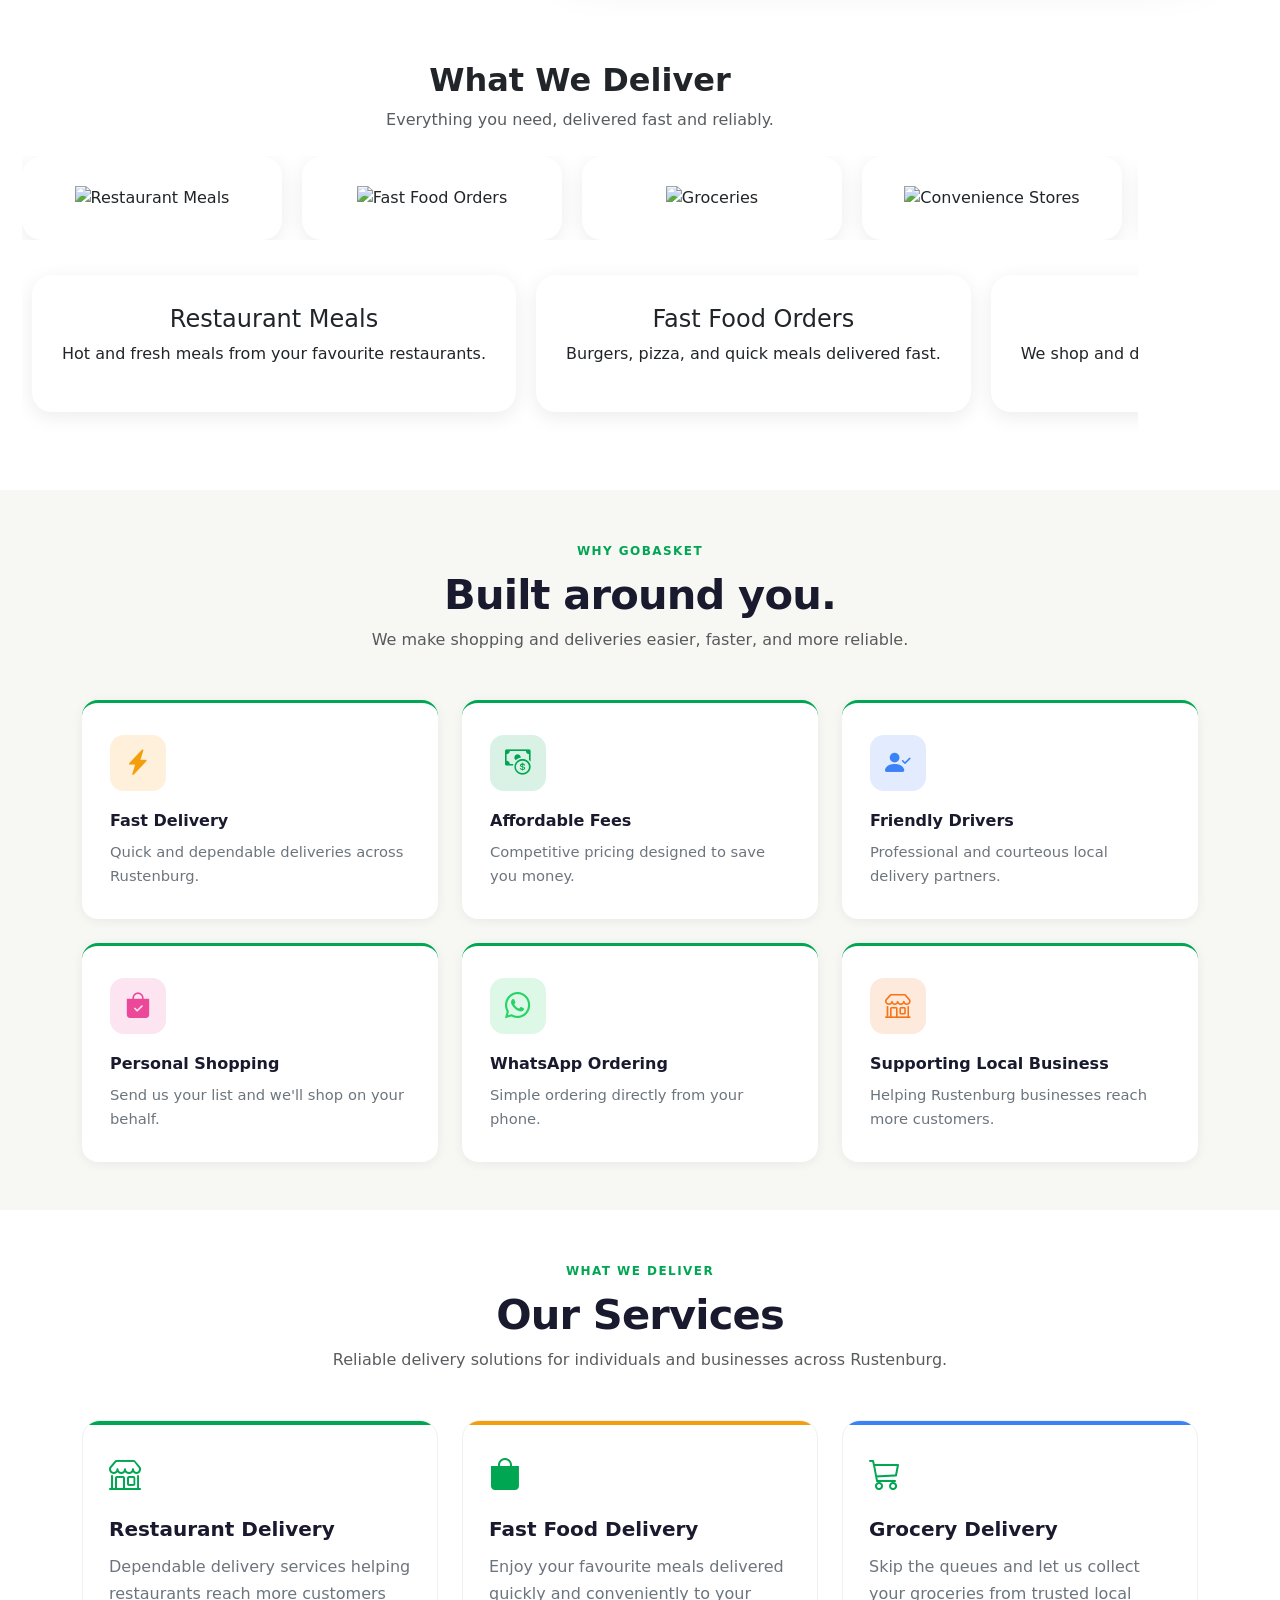
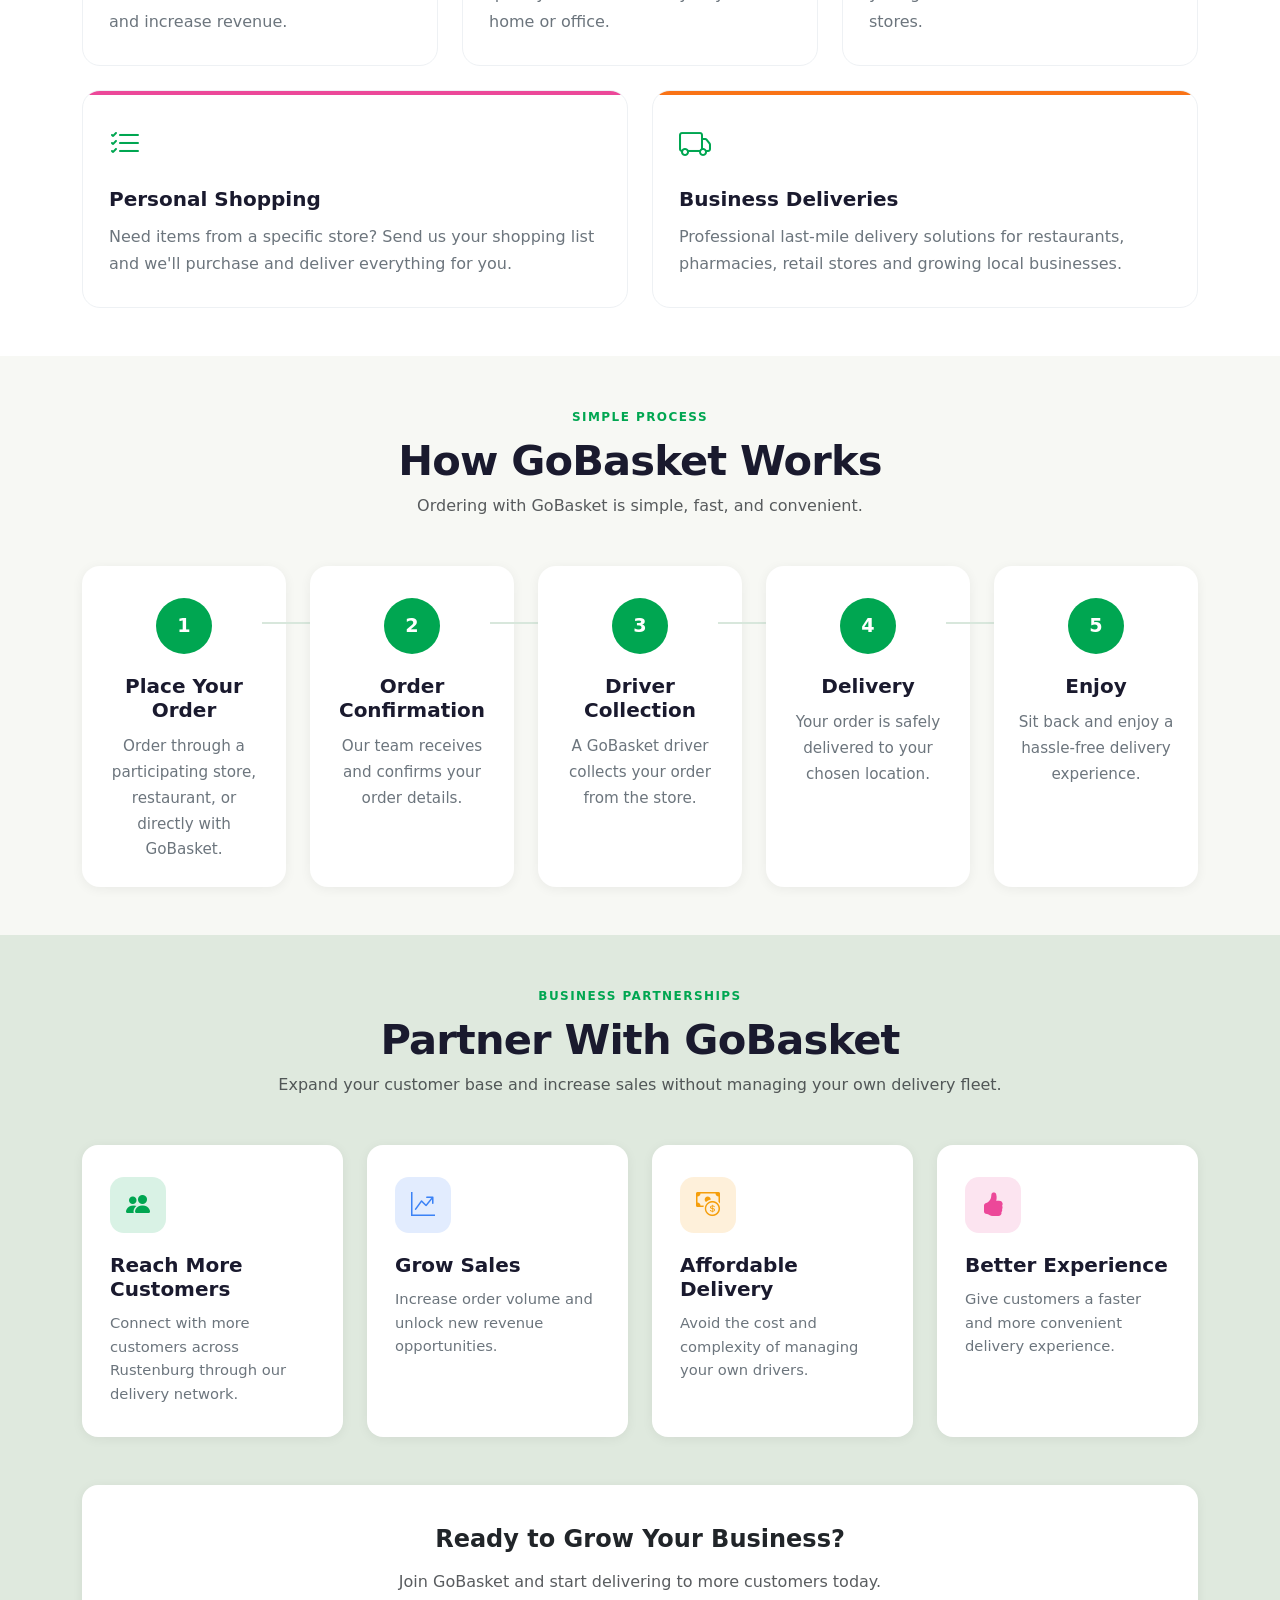
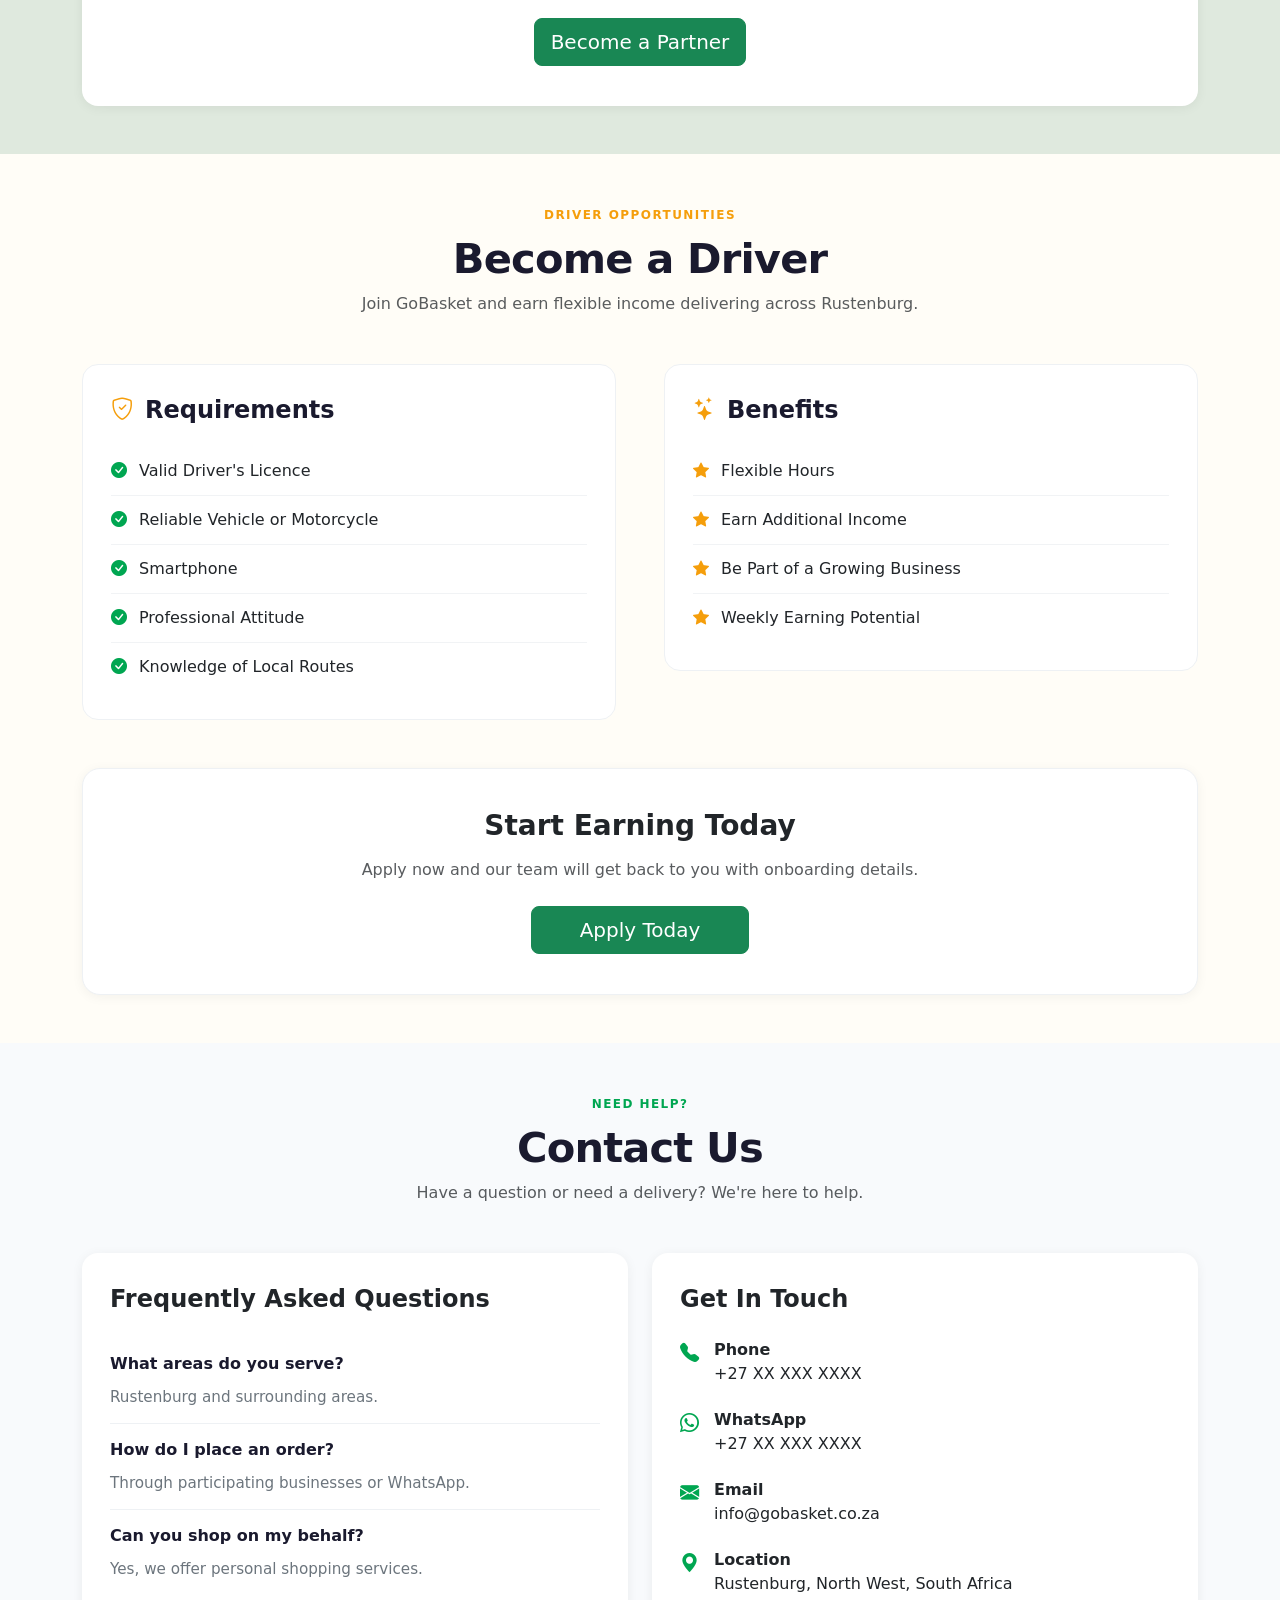
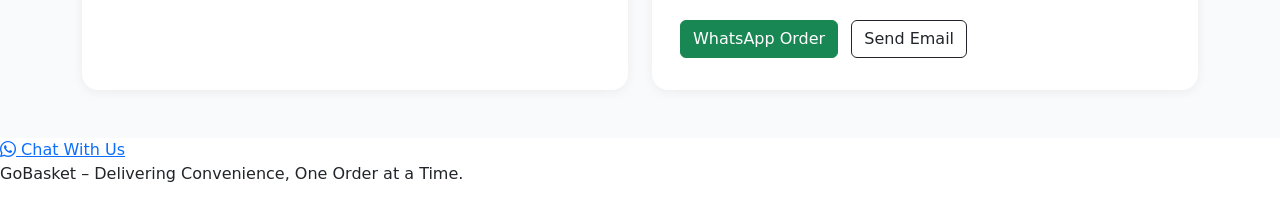
==== commit a4a5ec3a: "Finalizing updates" ====
--- a/index.html
+++ b/index.html
@@ -10,6 +10,13 @@
     <link rel="stylesheet" href="aboutus.css">
     <link rel="stylesheet" href="deliver.css">
     <link rel="stylesheet" href="why.css">
+    <link rel="stylesheet" href="services.css">
+    <link rel="stylesheet" href="works.css">
+    <link rel="stylesheet" href="partner.css">
+    <link rel="stylesheet" href="driver.css">
+    <link rel="stylesheet" href="faq.css">
+    <!-- <link rel="stylesheet" href="driver.css">
+    <link rel="stylesheet" href="driver.css"> -->
 
 
     <link href="https://unpkg.com/aos@2.3.4/dist/aos.css" rel="stylesheet">
@@ -432,13 +439,17 @@
         </section>
 
         <!-- ========OUR SERVICES SECTION========== -->
-        <section id="services" class="py-5 bg-light">
+        <section id="services" class="py-5 services-section">
 
             <div class="container">
 
                 <div class="text-center mb-5">
 
-                    <h2 class="fw-bold">
+                    <span class="services-eyebrow">
+                        What We Deliver
+                    </span>
+
+                    <h2 class="fw-bold services-heading">
                         Our Services
                     </h2>
 
@@ -452,22 +463,17 @@
 
                     <div class="col-md-6 col-lg-4">
 
-                        <div class="service-card h-100">
-
-                            <div class="service-icon">
-                                <i class="bi bi-shop"></i>
-                            </div>
-
-                            <h4>Restaurant Delivery</h4>
-
-                            <p>
-                                Dependable delivery services helping restaurants
-                                reach more customers and increase revenue.
-                            </p>
-
-                            <a href="#contact" class="btn btn-success">
-                                Learn More
-                            </a>
+                        <div class="service-tile">
+
+                            <div class="service-accent" style="background:#00A651;"></div>
+
+                            <i class="bi bi-shop service-icon"></i>
+
+                            <h5>Restaurant Delivery</h5>
+
+                            <p>
+                                Dependable delivery services helping restaurants reach more customers and increase revenue.
+                            </p>
 
                         </div>
 
@@ -475,22 +481,17 @@
 
                     <div class="col-md-6 col-lg-4">
 
-                        <div class="service-card h-100">
-
-                            <div class="service-icon">
-                                <i class="bi bi-bag-fill"></i>
-                            </div>
-
-                            <h4>Fast Food Delivery</h4>
-
-                            <p>
-                                Enjoy your favourite meals delivered quickly
-                                and conveniently to your home or office.
-                            </p>
-
-                            <a href="#contact" class="btn btn-success">
-                                Learn More
-                            </a>
+                        <div class="service-tile">
+
+                            <div class="service-accent" style="background:#f59e0b;"></div>
+
+                            <i class="bi bi-bag-fill service-icon"></i>
+
+                            <h5>Fast Food Delivery</h5>
+
+                            <p>
+                                Enjoy your favourite meals delivered quickly and conveniently to your home or office.
+                            </p>
 
                         </div>
 
@@ -498,22 +499,17 @@
 
                     <div class="col-md-6 col-lg-4">
 
-                        <div class="service-card h-100">
-
-                            <div class="service-icon">
-                                <i class="bi bi-cart3"></i>
-                            </div>
-
-                            <h4>Grocery Delivery</h4>
-
-                            <p>
-                                Skip the queues and let us collect your groceries
-                                from trusted local stores.
-                            </p>
-
-                            <a href="#contact" class="btn btn-success">
-                                Learn More
-                            </a>
+                        <div class="service-tile">
+
+                            <div class="service-accent" style="background:#3b82f6;"></div>
+
+                            <i class="bi bi-cart3 service-icon"></i>
+
+                            <h5>Grocery Delivery</h5>
+
+                            <p>
+                                Skip the queues and let us collect your groceries from trusted local stores.
+                            </p>
 
                         </div>
 
@@ -521,23 +517,17 @@
 
                     <div class="col-md-6 col-lg-6">
 
-                        <div class="service-card h-100">
-
-                            <div class="service-icon">
-                                <i class="bi bi-list-check"></i>
-                            </div>
-
-                            <h4>Personal Shopping</h4>
-
-                            <p>
-                                Need items from a specific store? Send us your
-                                shopping list and we'll purchase and deliver
-                                everything for you.
-                            </p>
-
-                            <a href="#contact" class="btn btn-success">
-                                Learn More
-                            </a>
+                        <div class="service-tile">
+
+                            <div class="service-accent" style="background:#ec4899;"></div>
+
+                            <i class="bi bi-list-check service-icon"></i>
+
+                            <h5>Personal Shopping</h5>
+
+                            <p>
+                                Need items from a specific store? Send us your shopping list and we'll purchase and deliver everything for you.
+                            </p>
 
                         </div>
 
@@ -545,23 +535,17 @@
 
                     <div class="col-md-6 col-lg-6">
 
-                        <div class="service-card h-100">
-
-                            <div class="service-icon">
-                                <i class="bi bi-truck"></i>
-                            </div>
-
-                            <h4>Business Deliveries</h4>
-
-                            <p>
-                                Professional last-mile delivery solutions for
-                                restaurants, pharmacies, retail stores and
-                                growing local businesses.
-                            </p>
-
-                            <a href="#contact" class="btn btn-success">
-                                Learn More
-                            </a>
+                        <div class="service-tile">
+
+                            <div class="service-accent" style="background:#f97316;"></div>
+
+                            <i class="bi bi-truck service-icon"></i>
+
+                            <h5>Business Deliveries</h5>
+
+                            <p>
+                                Professional last-mile delivery solutions for restaurants, pharmacies, retail stores and growing local businesses.
+                            </p>
 
                         </div>
 
@@ -574,14 +558,18 @@
         </section>
 
         <!-- ========HOW GOBASKET WORKS SECTION========== -->
-        <section id="how" class="py-5">
+        <section id="how" class="py-5 process-section">
 
             <div class="container">
 
                 <div class="text-center mb-5">
 
-                    <h2 class="fw-bold">
-                        How It Works
+                    <span class="process-eyebrow">
+                        Simple Process
+                    </span>
+
+                    <h2 class="fw-bold process-heading">
+                        How GoBasket Works
                     </h2>
 
                     <p class="text-muted">
@@ -596,7 +584,9 @@
 
                         <div class="process-card">
 
-                            <div class="process-number">1</div>
+                            <div class="process-number">
+                                1
+                            </div>
 
                             <h5>Place Your Order</h5>
 
@@ -613,7 +603,9 @@
 
                         <div class="process-card">
 
-                            <div class="process-number">2</div>
+                            <div class="process-number">
+                                2
+                            </div>
 
                             <h5>Order Confirmation</h5>
 
@@ -630,7 +622,9 @@
 
                         <div class="process-card">
 
-                            <div class="process-number">3</div>
+                            <div class="process-number">
+                                3
+                            </div>
 
                             <h5>Driver Collection</h5>
 
@@ -647,7 +641,9 @@
 
                         <div class="process-card">
 
-                            <div class="process-number">4</div>
+                            <div class="process-number">
+                                4
+                            </div>
 
                             <h5>Delivery</h5>
 
@@ -664,7 +660,9 @@
 
                         <div class="process-card">
 
-                            <div class="process-number">5</div>
+                            <div class="process-number">
+                                5
+                            </div>
 
                             <h5>Enjoy</h5>
 
@@ -684,76 +682,115 @@
         </section>
 
         <!-- ========PARTNER SECTION========== -->
-        <section id="partner" class="py-5 bg-light">
+        <section id="partner" class="py-5 partner-section">
 
             <div class="container">
 
-                <div class="row align-items-center g-5">
-
-                    <!-- Text Side -->
-                    <div class="col-lg-6">
-
-                        <h2 class="fw-bold mb-3">
-                            Partner With GoBasket
-                        </h2>
-
-                        <p class="text-muted mb-4">
-                            Expand your customer base and increase sales
-                            without managing your own delivery fleet.
-                        </p>
-
-                        <div class="partner-benefits">
-
-                            <div class="benefit-item">
+                <div class="text-center mb-5">
+
+                    <span class="partner-eyebrow">
+                        Business Partnerships
+                    </span>
+
+                    <h2 class="fw-bold partner-heading">
+                        Partner With GoBasket
+                    </h2>
+
+                    <p class="text-muted">
+                        Expand your customer base and increase sales without managing your own delivery fleet.
+                    </p>
+
+                </div>
+
+                <div class="row g-4">
+
+                    <div class="col-md-6 col-lg-3">
+
+                        <div class="partner-feature-card">
+
+                            <div class="partner-icon-wrap" style="--partner-color:#00A651;">
                                 <i class="bi bi-people-fill"></i>
-                                Expand customer reach
-                            </div>
-
-                            <div class="benefit-item">
+                            </div>
+
+                            <h5>Reach More Customers</h5>
+
+                            <p>
+                                Connect with more customers across Rustenburg through our delivery network.
+                            </p>
+
+                        </div>
+
+                    </div>
+
+                    <div class="col-md-6 col-lg-3">
+
+                        <div class="partner-feature-card">
+
+                            <div class="partner-icon-wrap" style="--partner-color:#3b82f6;">
                                 <i class="bi bi-graph-up-arrow"></i>
-                                Increase sales opportunities
-                            </div>
-
-                            <div class="benefit-item">
+                            </div>
+
+                            <h5>Grow Sales</h5>
+
+                            <p>
+                                Increase order volume and unlock new revenue opportunities.
+                            </p>
+
+                        </div>
+
+                    </div>
+
+                    <div class="col-md-6 col-lg-3">
+
+                        <div class="partner-feature-card">
+
+                            <div class="partner-icon-wrap" style="--partner-color:#f59e0b;">
                                 <i class="bi bi-cash-coin"></i>
-                                Affordable delivery solutions
-                            </div>
-
-                            <div class="benefit-item">
+                            </div>
+
+                            <h5>Affordable Delivery</h5>
+
+                            <p>
+                                Avoid the cost and complexity of managing your own drivers.
+                            </p>
+
+                        </div>
+
+                    </div>
+
+                    <div class="col-md-6 col-lg-3">
+
+                        <div class="partner-feature-card">
+
+                            <div class="partner-icon-wrap" style="--partner-color:#ec4899;">
                                 <i class="bi bi-hand-thumbs-up-fill"></i>
-                                Improved customer convenience
-                            </div>
-
-                        </div>
-
-                    </div>
-
-                    <!-- CTA Card -->
-                    <div class="col-lg-6">
-
-                        <div class="partner-card text-center">
-
-                            <h3 class="fw-bold mb-3">
-                                Grow Your Business Today
-                            </h3>
-
-                            <p class="text-muted mb-4">
-                                Join GoBasket and start delivering to more customers in Rustenburg.
-                            </p>
-
-                            <a href="#contact" class="btn btn-success btn-lg px-4">
-                                Become a Partner
-                            </a>
-
-                            <hr class="my-4">
-
-                            <p class="small text-muted mb-0">
-                                Fast onboarding • Local support • Affordable pricing
-                            </p>
-
-                        </div>
-
-                    </div>
+                            </div>
+
+                            <h5>Better Experience</h5>
+
+                            <p>
+                                Give customers a faster and more convenient delivery experience.
+                            </p>
+
+                        </div>
+
+                    </div>
+
+                </div>
+
+                <div class="partner-cta text-center mt-5">
+
+                    <h4 class="fw-bold mb-3">
+                        Ready to Grow Your Business?
+                    </h4>
+
+                    <p class="text-muted mb-4">
+                        Join GoBasket and start delivering to more customers today.
+                    </p>
+
+                    <a href="#contact" class="btn btn-success btn-lg">
+                        Become a Partner
+                    </a>
 
                 </div>
 
@@ -761,14 +798,18 @@
 
         </section>
 
-        <!-- ========HEADER SECTION========== -->
-        <section id="driver" class="py-5">
+        <!-- ========BECOME A DRIVER SECTION========== -->
+        <section id="driver" class="py-5 driver-section">
 
             <div class="container">
 
                 <div class="text-center mb-5">
 
-                    <h2 class="fw-bold">
+                    <span class="driver-eyebrow">
+                        Driver Opportunities
+                    </span>
+
+                    <h2 class="fw-bold driver-heading">
                         Become a Driver
                     </h2>
 
@@ -778,23 +819,50 @@
 
                 </div>
 
-                <div class="row g-4 align-items-stretch">
+                <div class="row g-5 align-items-start">
 
                     <!-- Requirements -->
                     <div class="col-lg-6">
 
-                        <div class="driver-card h-100">
-
-                            <h4 class="fw-bold mb-4">
-                                Requirements
-                            </h4>
+                        <div class="driver-block">
+
+                            <div class="driver-block-title">
+
+                                <i class="bi bi-shield-check"></i>
+
+                                <h4 class="mb-0">
+                                    Requirements
+                                </h4>
+
+                            </div>
 
                             <ul class="driver-list">
-                                <li><i class="bi bi-check-circle-fill"></i> Valid Driver's Licence</li>
-                                <li><i class="bi bi-check-circle-fill"></i> Reliable Vehicle or Motorcycle</li>
-                                <li><i class="bi bi-check-circle-fill"></i> Smartphone</li>
-                                <li><i class="bi bi-check-circle-fill"></i> Professional Attitude</li>
-                                <li><i class="bi bi-check-circle-fill"></i> Knowledge of Local Routes</li>
+
+                                <li>
+                                    <i class="bi bi-check-circle-fill"></i>
+                                    Valid Driver's Licence
+                                </li>
+
+                                <li>
+                                    <i class="bi bi-check-circle-fill"></i>
+                                    Reliable Vehicle or Motorcycle
+                                </li>
+
+                                <li>
+                                    <i class="bi bi-check-circle-fill"></i>
+                                    Smartphone
+                                </li>
+
+                                <li>
+                                    <i class="bi bi-check-circle-fill"></i>
+                                    Professional Attitude
+                                </li>
+
+                                <li>
+                                    <i class="bi bi-check-circle-fill"></i>
+                                    Knowledge of Local Routes
+                                </li>
+
                             </ul>
 
                         </div>
@@ -804,17 +872,40 @@
                     <!-- Benefits -->
                     <div class="col-lg-6">
 
-                        <div class="driver-card h-100">
-
-                            <h4 class="fw-bold mb-4">
-                                Benefits
-                            </h4>
-
-                            <ul class="driver-list">
-                                <li><i class="bi bi-star-fill"></i> Flexible Hours</li>
-                                <li><i class="bi bi-star-fill"></i> Earn Additional Income</li>
-                                <li><i class="bi bi-star-fill"></i> Be Part of a Growing Business</li>
-                                <li><i class="bi bi-star-fill"></i> Weekly Earning Potential</li>
+                        <div class="driver-block">
+
+                            <div class="driver-block-title">
+
+                                <i class="bi bi-stars"></i>
+
+                                <h4 class="mb-0">
+                                    Benefits
+                                </h4>
+
+                            </div>
+
+                            <ul class="driver-list benefits">
+
+                                <li>
+                                    <i class="bi bi-star-fill"></i>
+                                    Flexible Hours
+                                </li>
+
+                                <li>
+                                    <i class="bi bi-star-fill"></i>
+                                    Earn Additional Income
+                                </li>
+
+                                <li>
+                                    <i class="bi bi-star-fill"></i>
+                                    Be Part of a Growing Business
+                                </li>
+
+                                <li>
+                                    <i class="bi bi-star-fill"></i>
+                                    Weekly Earning Potential
+                                </li>
+
                             </ul>
 
                         </div>
@@ -824,23 +915,19 @@
                 </div>
 
                 <!-- CTA -->
-                <div class="text-center mt-5">
-
-                    <div class="driver-cta">
-
-                        <h3 class="fw-bold mb-3">
-                            Start Earning Today
-                        </h3>
-
-                        <p class="text-muted mb-4">
-                            Apply now and our team will get back to you with onboarding details.
-                        </p>
-
-                        <a href="#contact" class="btn btn-success btn-lg px-5">
-                            Apply Today
-                        </a>
-
-                    </div>
+                <div class="driver-cta text-center mt-5">
+
+                    <h3 class="fw-bold mb-3">
+                        Start Earning Today
+                    </h3>
+
+                    <p class="text-muted mb-4">
+                        Apply now and our team will get back to you with onboarding details.
+                    </p>
+
+                    <a href="#contact" class="btn btn-success btn-lg px-5">
+                        Apply Today
+                    </a>
 
                 </div>
 
@@ -848,61 +935,79 @@
 
         </section>
 
-        <!-- ========FAQ SECTION========== -->
-        <section id="faq" class="faq">
-            <h2>Frequently Asked Questions</h2>
-
-            <div class="faq-item">
-                <button class="faq-question">
-                    What areas do you serve?
-                </button>
-
-                <div class="faq-answer">
-                    Rustenburg and surrounding areas.
-                </div>
-            </div>
-
-            <div class="faq-item">
-                <button class="faq-question">
-                    How do I place an order?
-                </button>
-
-                <div class="faq-answer">
-                    Through participating businesses or WhatsApp.
-                </div>
-            </div>
-
-            <div class="faq-item">
-                <button class="faq-question">
-                    Can you shop on my behalf?
-                </button>
-
-                <div class="faq-answer">
-                    Yes, we offer personal shopping services.
-                </div>
-            </div>
-        </section>
-
-        <!-- ========FAQ SECTION========== -->
-        <section id="contact" class="py-5 bg-light">
+        <!-- ========CONTACT & FAQ SECTION========== -->
+        <section id="contact" class="py-5 contact-section">
 
             <div class="container">
 
                 <div class="text-center mb-5">
 
-                    <h2 class="fw-bold">
+                    <span class="contact-eyebrow">
+                        Need Help?
+                    </span>
+
+                    <h2 class="fw-bold contact-heading">
                         Contact Us
                     </h2>
 
                     <p class="text-muted">
-                        Have a question or need a delivery? Reach us instantly.
+                        Have a question or need a delivery? We're here to help.
                     </p>
 
                 </div>
 
                 <div class="row g-4 align-items-stretch">
 
-                    <!-- Contact Info -->
+                    <!-- FAQ -->
+                    <div class="col-lg-6">
+
+                        <div class="contact-card h-100">
+
+                            <h4 class="fw-bold mb-4">
+                                Frequently Asked Questions
+                            </h4>
+
+                            <div class="faq-item">
+
+                                <button class="faq-question">
+                                    What areas do you serve?
+                                </button>
+
+                                <div class="faq-answer">
+                                    Rustenburg and surrounding areas.
+                                </div>
+
+                            </div>
+
+                            <div class="faq-item">
+
+                                <button class="faq-question">
+                                    How do I place an order?
+                                </button>
+
+                                <div class="faq-answer">
+                                    Through participating businesses or WhatsApp.
+                                </div>
+
+                            </div>
+
+                            <div class="faq-item">
+
+                                <button class="faq-question">
+                                    Can you shop on my behalf?
+                                </button>
+
+                                <div class="faq-answer">
+                                    Yes, we offer personal shopping services.
+                                </div>
+
+                            </div>
+
+                        </div>
+
+                    </div>
+
+                    <!-- Contact -->
                     <div class="col-lg-6">
 
                         <div class="contact-card h-100">
@@ -912,71 +1017,62 @@
                             </h4>
 
                             <div class="contact-item">
+
                                 <i class="bi bi-telephone-fill"></i>
+
                                 <div>
                                     <strong>Phone</strong><br>
                                     +27 XX XXX XXXX
                                 </div>
+
                             </div>
 
                             <div class="contact-item">
+
                                 <i class="bi bi-whatsapp"></i>
+
                                 <div>
                                     <strong>WhatsApp</strong><br>
                                     +27 XX XXX XXXX
                                 </div>
+
                             </div>
 
                             <div class="contact-item">
+
                                 <i class="bi bi-envelope-fill"></i>
+
                                 <div>
                                     <strong>Email</strong><br>
                                     info@gobasket.co.za
                                 </div>
+
                             </div>
 
                             <div class="contact-item">
+
                                 <i class="bi bi-geo-alt-fill"></i>
+
                                 <div>
                                     <strong>Location</strong><br>
                                     Rustenburg, North West, South Africa
                                 </div>
-                            </div>
-
-                        </div>
-
-                    </div>
-
-                    <!-- CTA Panel -->
-                    <div class="col-lg-6">
-
-                        <div class="contact-cta h-100 text-center">
-
-                            <h3 class="fw-bold mb-3">
-                                Need Fast Delivery?
-                            </h3>
-
-                            <p class="text-muted mb-4">
-                                Tap below to order instantly via WhatsApp.
-                            </p>
-
-                            <a href="https://wa.me/27000000000"
-                            class="btn btn-success btn-lg px-5 mb-3">
-                                WhatsApp Order
-                            </a>
-
-                            <br>
-
-                            <a href="mailto:info@gobasket.co.za"
-                            class="btn btn-outline-dark px-4">
-                                Send Email
-                            </a>
-
-                            <hr class="my-4">
-
-                            <p class="small text-muted mb-0">
-                                Fast response • Friendly support • Local service
-                            </p>
+
+                            </div>
+
+                            <div class="mt-4">
+
+                                <a href="https://wa.me/27000000000"
+                                class="btn btn-success me-2">
+                                    WhatsApp Order
+                                </a>
+
+                                <a href="mailto:info@gobasket.co.za"
+                                class="btn btn-outline-dark">
+                                    Send Email
+                                </a>
+
+                            </div>
 
                         </div>
 
@@ -988,10 +1084,15 @@
 
         </section>
 
-        <!-- ========WHATSAPP ICON SECTION========== -->
-        <a href="https://wa.me/27000000000"
-        class="floating-whatsapp">
-        WhatsApp
+        <!-- ========WHATSAPP FLOATING BUTTON========== -->
+        <a
+            href="https://wa.me/27000000000"
+            class="floating-whatsapp"
+            target="_blank"
+            aria-label="Chat on WhatsApp"
+        >
+            <i class="bi bi-whatsapp"></i>
+            <span>Chat With Us</span>
         </a>
 
         <!-- ========FAQ SECTION========== -->
--- a/services.css
+++ b/services.css
@@ -0,0 +1,82 @@
+/* Services Section */
+.services-section{
+    background:#ffffff;
+}
+
+.services-eyebrow{
+    display:inline-block;
+    font-size:.75rem;
+    font-weight:700;
+    letter-spacing:.12em;
+    text-transform:uppercase;
+    color:#00A651;
+    margin-bottom:10px;
+}
+
+.services-heading{
+    font-size:clamp(1.8rem,4vw,2.6rem);
+    color:#1a1a2e;
+    letter-spacing:-0.02em;
+}
+
+/* Tile */
+.service-tile{
+    position:relative;
+
+    background:#fff;
+
+    border-radius:18px;
+
+    padding:30px 26px;
+
+    height:100%;
+
+    border:1px solid #eef1f4;
+
+    transition:all .3s ease;
+
+    overflow:hidden;
+}
+
+.service-tile:hover{
+    transform:translateY(-6px);
+
+    box-shadow:0 12px 30px rgba(0,0,0,.08);
+}
+
+/* Accent Bar */
+.service-accent{
+    position:absolute;
+
+    top:0;
+    left:0;
+
+    width:100%;
+    height:4px;
+}
+
+/* Icon */
+.service-icon{
+    font-size:2rem;
+
+    color:#00A651;
+
+    margin-bottom:18px;
+
+    display:inline-block;
+}
+
+.service-tile h5{
+    font-weight:700;
+    color:#1a1a2e;
+
+    margin-bottom:12px;
+}
+
+.service-tile p{
+    color:#6c757d;
+
+    line-height:1.7;
+
+    margin:0;
+}
--- a/works.css
+++ b/works.css
@@ -0,0 +1,102 @@
+/* Process Section */
+.process-section{
+    background:#f7f8f4;
+}
+
+.process-eyebrow{
+    display:inline-block;
+    font-size:.75rem;
+    font-weight:700;
+    letter-spacing:.12em;
+    text-transform:uppercase;
+    color:#00A651;
+    margin-bottom:10px;
+}
+
+.process-heading{
+    font-size:clamp(1.8rem,4vw,2.6rem);
+    color:#1a1a2e;
+    letter-spacing:-0.02em;
+}
+
+/* Step Card */
+.process-card{
+    position:relative;
+
+    background:#fff;
+
+    padding:32px 24px 24px;
+
+    border-radius:18px;
+
+    height:100%;
+
+    text-align:center;
+
+    box-shadow:0 2px 12px rgba(0,0,0,.06);
+
+    transition:transform .3s ease,
+               box-shadow .3s ease;
+}
+
+.process-card:hover{
+    transform:translateY(-6px);
+
+    box-shadow:0 12px 28px rgba(0,0,0,.1);
+}
+
+/* Number Circle */
+.process-number{
+    width:56px;
+    height:56px;
+
+    margin:0 auto 20px;
+
+    border-radius:50%;
+
+    background:#00A651;
+
+    color:#fff;
+
+    font-weight:700;
+    font-size:1.2rem;
+
+    display:flex;
+    align-items:center;
+    justify-content:center;
+}
+
+.process-card h5{
+    font-weight:700;
+    color:#1a1a2e;
+    margin-bottom:12px;
+}
+
+.process-card p{
+    margin:0;
+    color:#6c757d;
+    line-height:1.7;
+    font-size:.95rem;
+}
+
+/* Desktop Connector Line */
+@media (min-width:992px){
+
+    .process-card::after{
+        content:"";
+
+        position:absolute;
+
+        top:56px;
+        right:-24px;
+
+        width:48px;
+        height:2px;
+
+        background:#d8e7dc;
+    }
+
+    .col-lg:last-child .process-card::after{
+        display:none;
+    }
+}
--- a/partner.css
+++ b/partner.css
@@ -0,0 +1,84 @@
+/* Partner Section */
+.partner-section{
+    background:#0a570021;
+}
+
+.partner-eyebrow{
+    display:inline-block;
+    font-size:.75rem;
+    font-weight:700;
+    letter-spacing:.12em;
+    text-transform:uppercase;
+    color:#00A651;
+    margin-bottom:10px;
+}
+
+.partner-heading{
+    font-size:clamp(1.8rem,4vw,2.6rem);
+    color:#1a1a2e;
+    letter-spacing:-0.02em;
+}
+
+/* Card */
+.partner-feature-card{
+    background:#fff;
+    border-radius:16px;
+    padding:32px 28px;
+    height:100%;
+
+    box-shadow:0 2px 12px rgba(0,0,0,.06);
+
+    transition:transform .3s ease,
+               box-shadow .3s ease;
+}
+
+.partner-feature-card:hover{
+    transform:translateY(-6px);
+
+    box-shadow:0 12px 32px rgba(0,0,0,.10);
+}
+
+/* Icon */
+.partner-icon-wrap{
+    width:56px;
+    height:56px;
+
+    border-radius:14px;
+
+    background:color-mix(
+        in srgb,
+        var(--partner-color) 15%,
+        white
+    );
+
+    display:flex;
+    align-items:center;
+    justify-content:center;
+
+    margin-bottom:20px;
+
+    font-size:1.5rem;
+    color:var(--partner-color);
+}
+
+.partner-feature-card h5{
+    font-weight:700;
+    color:#1a1a2e;
+    margin-bottom:10px;
+}
+
+.partner-feature-card p{
+    color:#6c757d;
+    margin-bottom:0;
+    font-size:.92rem;
+    line-height:1.6;
+}
+
+/* CTA */
+.partner-cta{
+    background:#fff;
+    border-radius:16px;
+    padding:40px 30px;
+
+    box-shadow:0 2px 12px rgba(0,0,0,.06);
+}
--- a/driver.css
+++ b/driver.css
@@ -0,0 +1,87 @@
+/* Driver Section */
+.driver-section{
+    background:#fffdf7;
+}
+
+.driver-eyebrow{
+    display:inline-block;
+    font-size:.75rem;
+    font-weight:700;
+    letter-spacing:.12em;
+    text-transform:uppercase;
+    color:#f59e0b;
+    margin-bottom:10px;
+}
+
+.driver-heading{
+    font-size:clamp(1.8rem,4vw,2.6rem);
+    color:#1a1a2e;
+    letter-spacing:-0.02em;
+}
+
+/* Content Blocks */
+.driver-block{
+    background:#fff;
+    padding:28px;
+    border-radius:16px;
+    border:1px solid #eef1f4;
+    height:100%;
+}
+
+.driver-block-title{
+    display:flex;
+    align-items:center;
+    gap:12px;
+
+    margin-bottom:20px;
+}
+
+.driver-block-title i{
+    font-size:1.4rem;
+    color:#f59e0b;
+}
+
+.driver-block-title h4{
+    font-weight:700;
+    color:#1a1a2e;
+}
+
+/* Lists */
+.driver-list{
+    list-style:none;
+    padding:0;
+    margin:0;
+}
+
+.driver-list li{
+    display:flex;
+    align-items:center;
+    gap:12px;
+
+    padding:12px 0;
+
+    border-bottom:1px solid #f1f3f5;
+}
+
+.driver-list li:last-child{
+    border-bottom:none;
+}
+
+.driver-list i{
+    color:#00A651;
+}
+
+.driver-list.benefits i{
+    color:#f59e0b;
+}
+
+/* CTA */
+.driver-cta{
+    background:#fff;
+    padding:40px 30px;
+    border-radius:18px;
+
+    border:1px solid #eef1f4;
+
+    box-shadow:0 2px 12px rgba(0,0,0,.05);
+}
--- a/faq.css
+++ b/faq.css
@@ -0,0 +1,75 @@
+/* Contact Section */
+.contact-section{
+    background:#f8fafc;
+}
+
+.contact-eyebrow{
+    display:inline-block;
+    font-size:.75rem;
+    font-weight:700;
+    letter-spacing:.12em;
+    text-transform:uppercase;
+    color:#00A651;
+    margin-bottom:10px;
+}
+
+.contact-heading{
+    font-size:clamp(1.8rem,4vw,2.6rem);
+    color:#1a1a2e;
+    letter-spacing:-0.02em;
+}
+
+/* Card */
+.contact-card{
+    background:#fff;
+    border-radius:16px;
+    padding:32px 28px;
+    height:100%;
+
+    box-shadow:0 2px 12px rgba(0,0,0,.06);
+}
+
+/* FAQ */
+.faq-item{
+    border-bottom:1px solid #eef1f4;
+    padding:14px 0;
+}
+
+.faq-item:last-child{
+    border-bottom:none;
+}
+
+.faq-question{
+    background:none;
+    border:none;
+    width:100%;
+
+    text-align:left;
+
+    font-weight:600;
+
+    padding:0;
+
+    color:#1a1a2e;
+}
+
+.faq-answer{
+    color:#6c757d;
+    margin-top:10px;
+    font-size:.95rem;
+}
+
+/* Contact Info */
+.contact-item{
+    display:flex;
+    align-items:flex-start;
+    gap:15px;
+
+    margin-bottom:22px;
+}
+
+.contact-item i{
+    color:#00A651;
+    font-size:1.2rem;
+    margin-top:2px;
+}
--- a/driver.css
+++ b/driver.css
@@ -0,0 +1,87 @@
+/* Driver Section */
+.driver-section{
+    background:#fffdf7;
+}
+
+.driver-eyebrow{
+    display:inline-block;
+    font-size:.75rem;
+    font-weight:700;
+    letter-spacing:.12em;
+    text-transform:uppercase;
+    color:#f59e0b;
+    margin-bottom:10px;
+}
+
+.driver-heading{
+    font-size:clamp(1.8rem,4vw,2.6rem);
+    color:#1a1a2e;
+    letter-spacing:-0.02em;
+}
+
+/* Content Blocks */
+.driver-block{
+    background:#fff;
+    padding:28px;
+    border-radius:16px;
+    border:1px solid #eef1f4;
+    height:100%;
+}
+
+.driver-block-title{
+    display:flex;
+    align-items:center;
+    gap:12px;
+
+    margin-bottom:20px;
+}
+
+.driver-block-title i{
+    font-size:1.4rem;
+    color:#f59e0b;
+}
+
+.driver-block-title h4{
+    font-weight:700;
+    color:#1a1a2e;
+}
+
+/* Lists */
+.driver-list{
+    list-style:none;
+    padding:0;
+    margin:0;
+}
+
+.driver-list li{
+    display:flex;
+    align-items:center;
+    gap:12px;
+
+    padding:12px 0;
+
+    border-bottom:1px solid #f1f3f5;
+}
+
+.driver-list li:last-child{
+    border-bottom:none;
+}
+
+.driver-list i{
+    color:#00A651;
+}
+
+.driver-list.benefits i{
+    color:#f59e0b;
+}
+
+/* CTA */
+.driver-cta{
+    background:#fff;
+    padding:40px 30px;
+    border-radius:18px;
+
+    border:1px solid #eef1f4;
+
+    box-shadow:0 2px 12px rgba(0,0,0,.05);
+}
--- a/driver.css
+++ b/driver.css
@@ -0,0 +1,87 @@
+/* Driver Section */
+.driver-section{
+    background:#fffdf7;
+}
+
+.driver-eyebrow{
+    display:inline-block;
+    font-size:.75rem;
+    font-weight:700;
+    letter-spacing:.12em;
+    text-transform:uppercase;
+    color:#f59e0b;
+    margin-bottom:10px;
+}
+
+.driver-heading{
+    font-size:clamp(1.8rem,4vw,2.6rem);
+    color:#1a1a2e;
+    letter-spacing:-0.02em;
+}
+
+/* Content Blocks */
+.driver-block{
+    background:#fff;
+    padding:28px;
+    border-radius:16px;
+    border:1px solid #eef1f4;
+    height:100%;
+}
+
+.driver-block-title{
+    display:flex;
+    align-items:center;
+    gap:12px;
+
+    margin-bottom:20px;
+}
+
+.driver-block-title i{
+    font-size:1.4rem;
+    color:#f59e0b;
+}
+
+.driver-block-title h4{
+    font-weight:700;
+    color:#1a1a2e;
+}
+
+/* Lists */
+.driver-list{
+    list-style:none;
+    padding:0;
+    margin:0;
+}
+
+.driver-list li{
+    display:flex;
+    align-items:center;
+    gap:12px;
+
+    padding:12px 0;
+
+    border-bottom:1px solid #f1f3f5;
+}
+
+.driver-list li:last-child{
+    border-bottom:none;
+}
+
+.driver-list i{
+    color:#00A651;
+}
+
+.driver-list.benefits i{
+    color:#f59e0b;
+}
+
+/* CTA */
+.driver-cta{
+    background:#fff;
+    padding:40px 30px;
+    border-radius:18px;
+
+    border:1px solid #eef1f4;
+
+    box-shadow:0 2px 12px rgba(0,0,0,.05);
+}
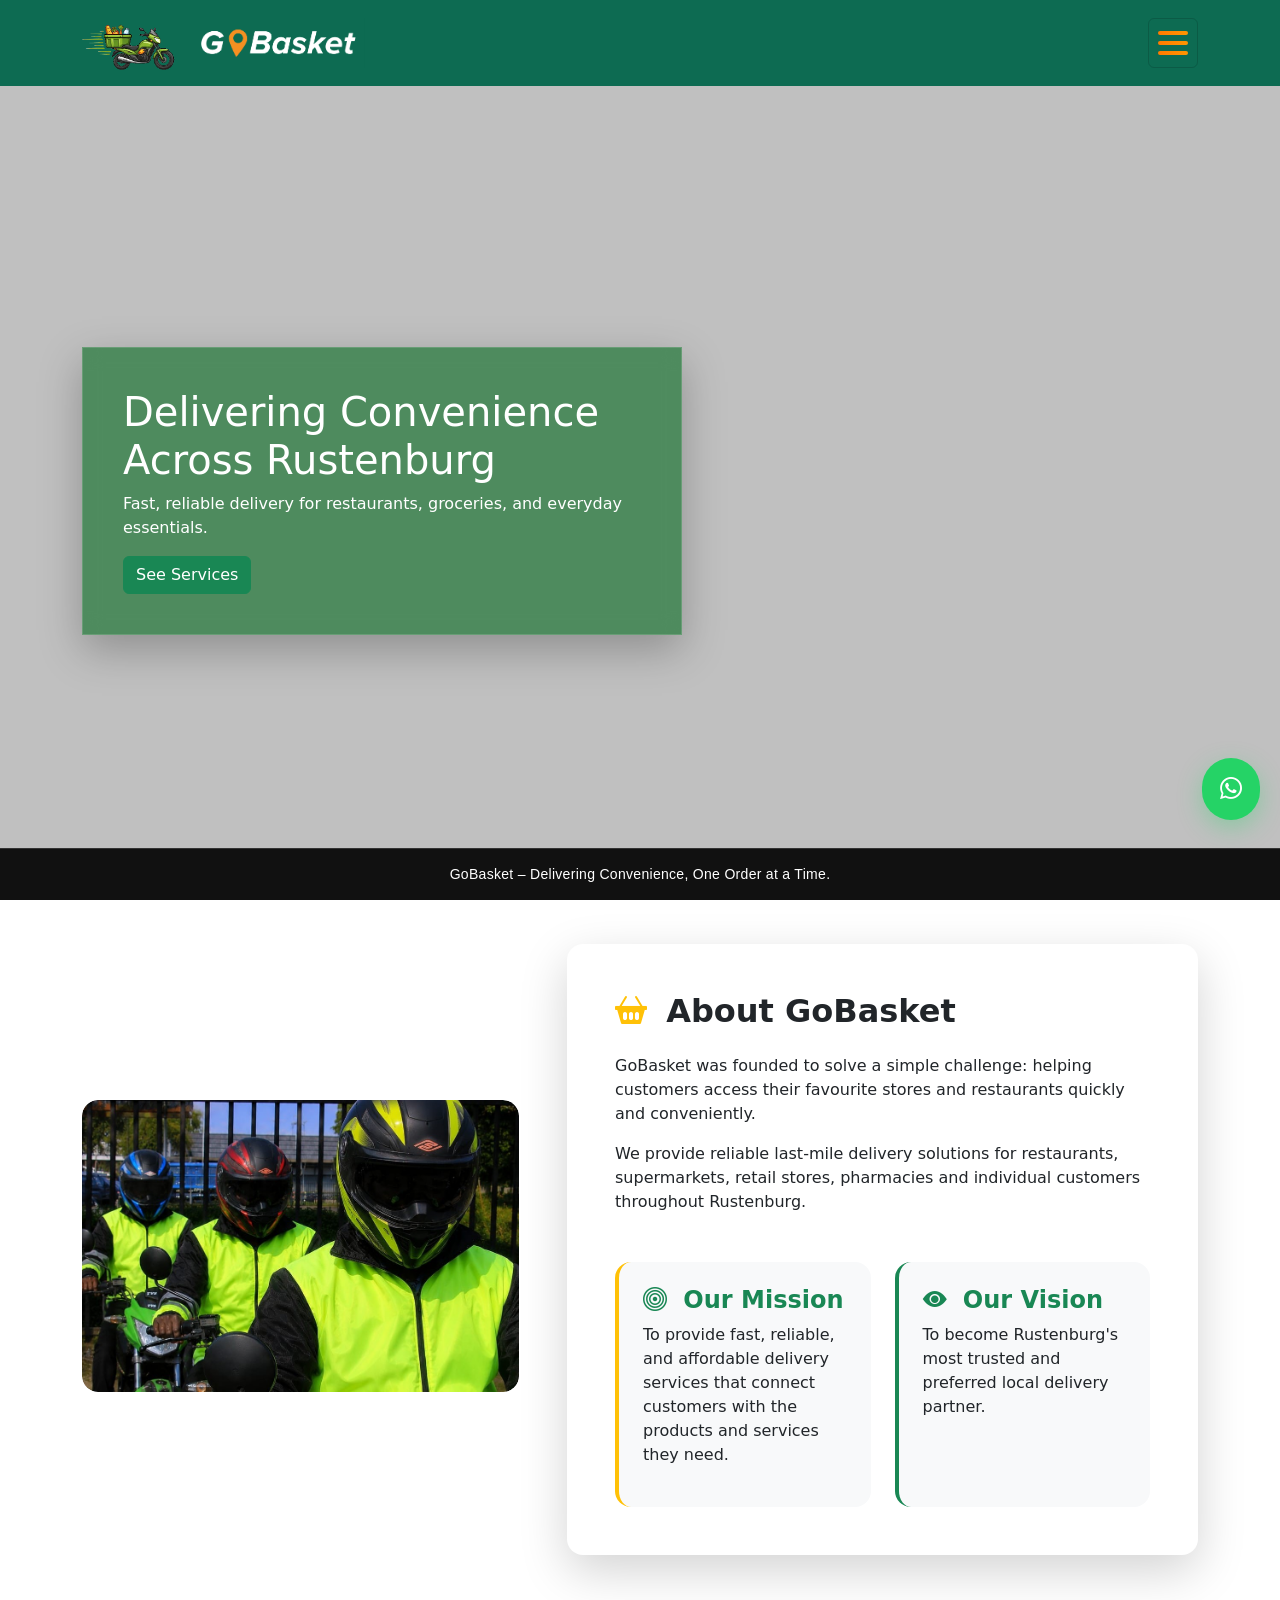
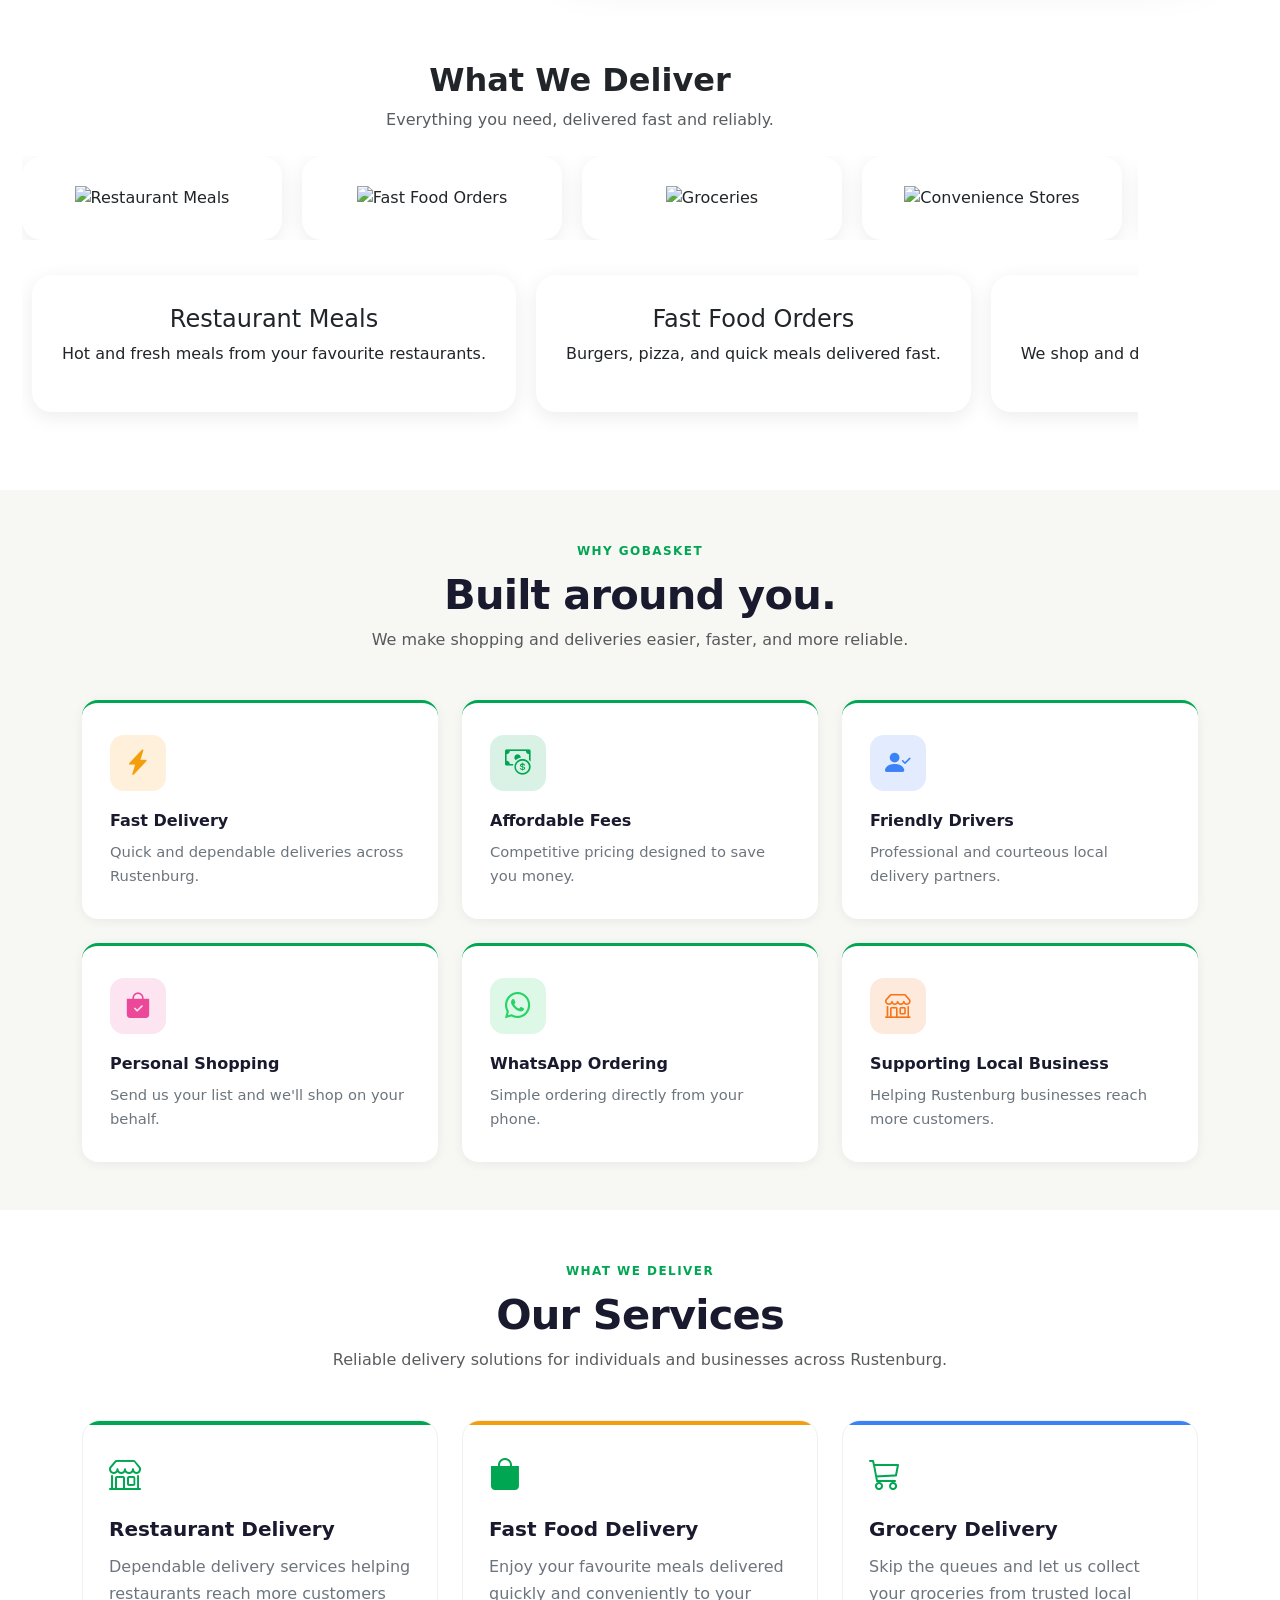
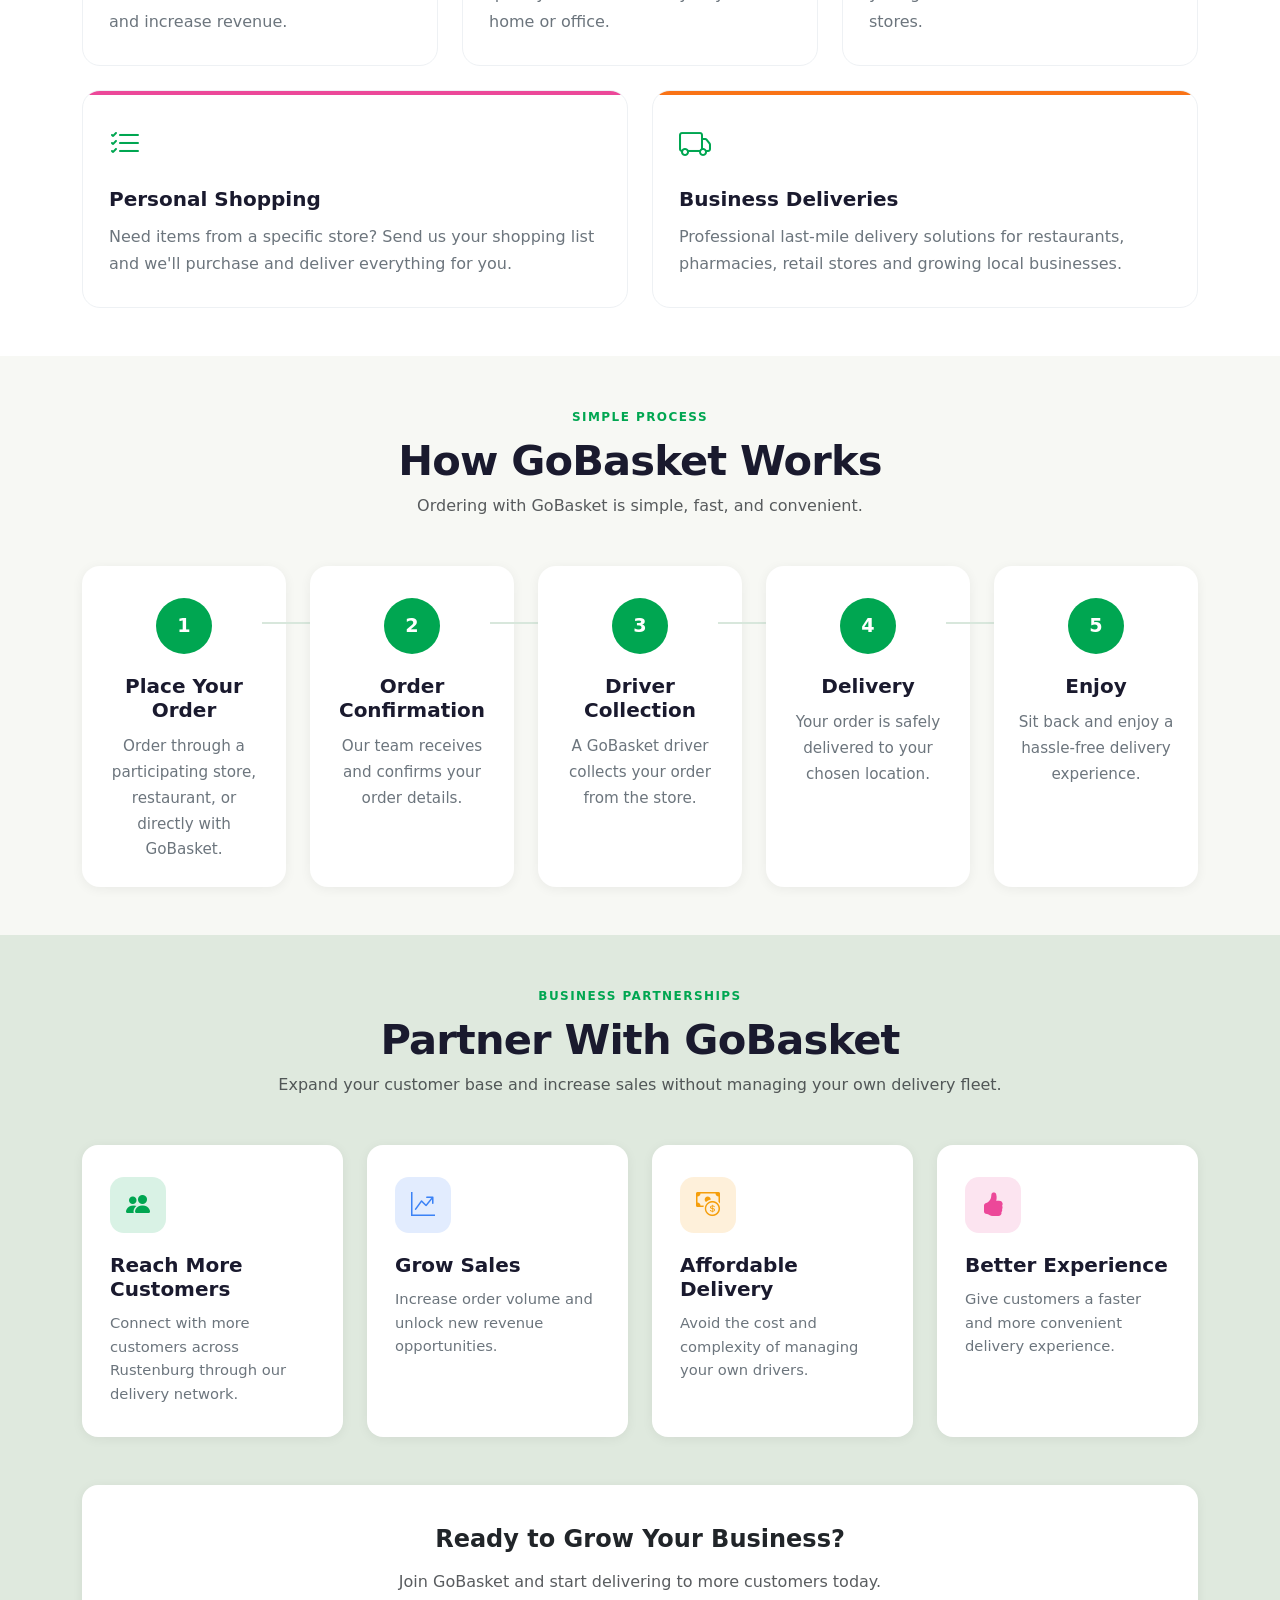
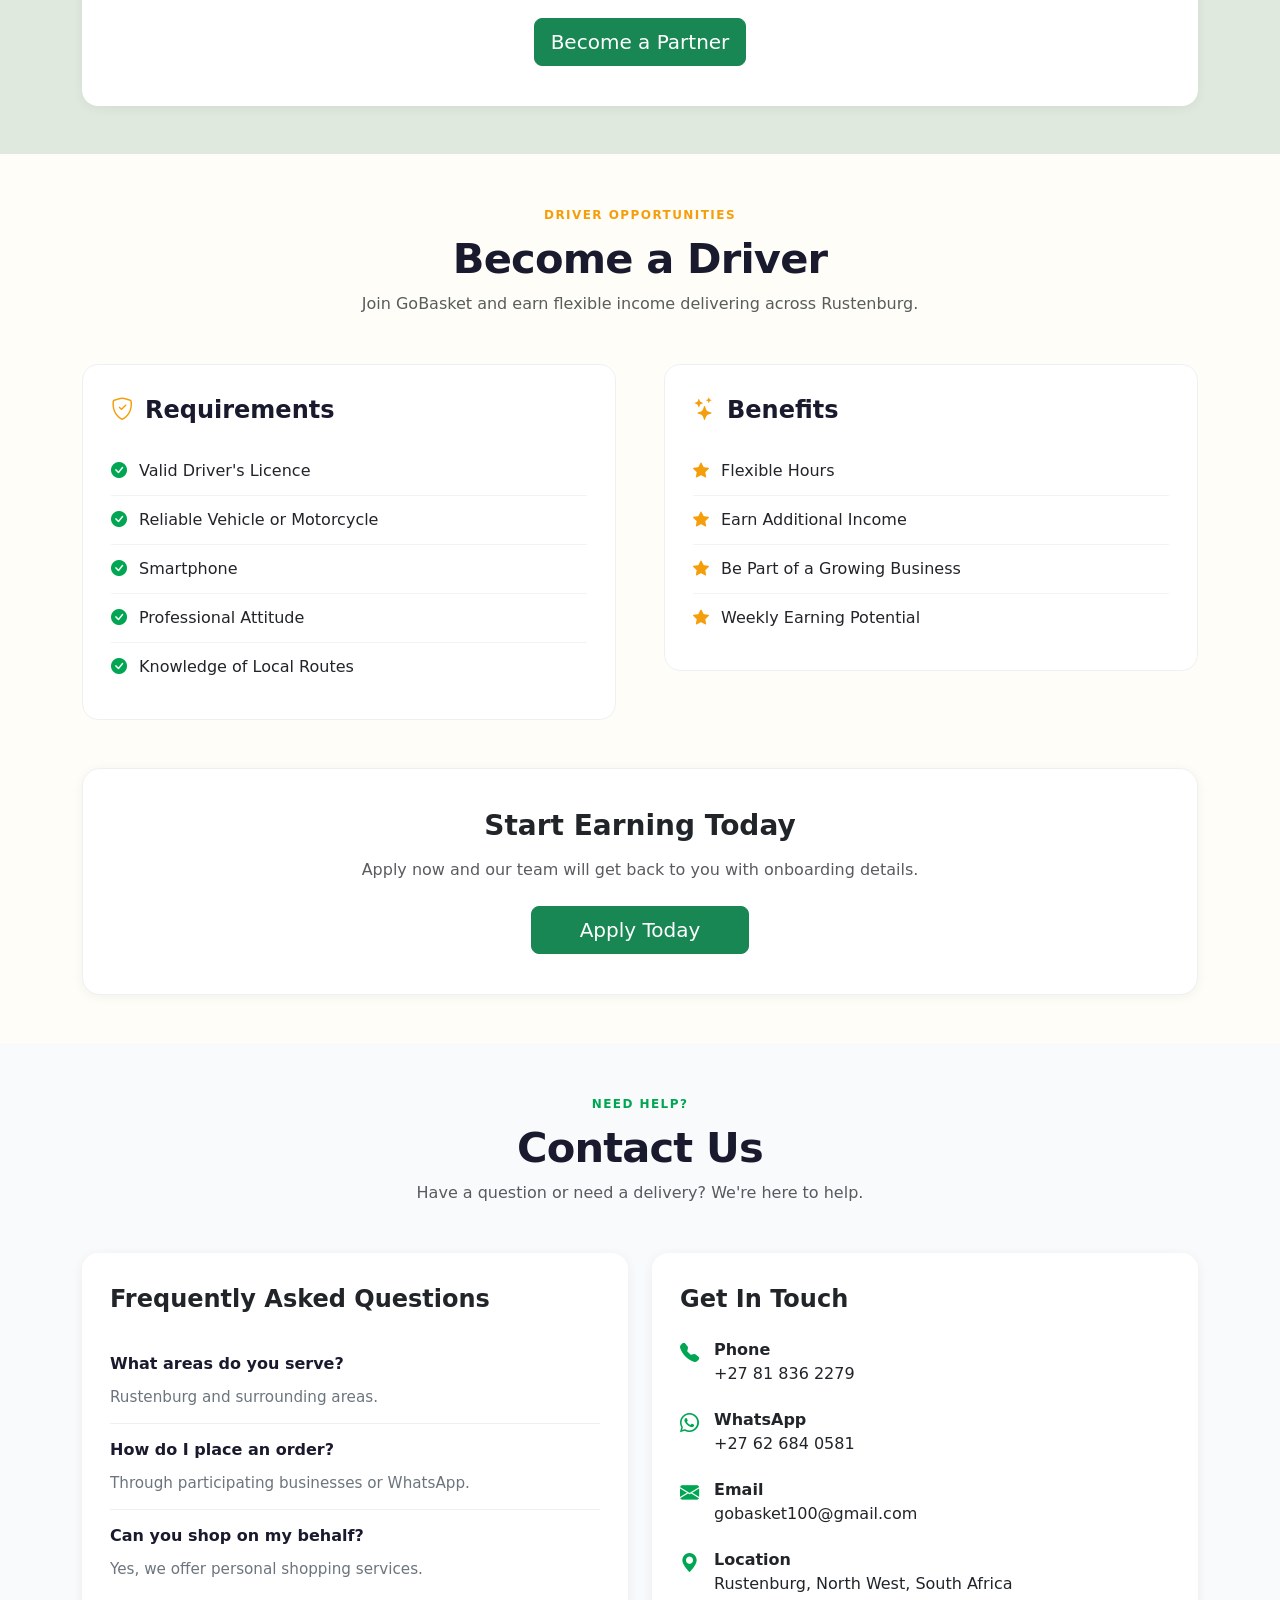
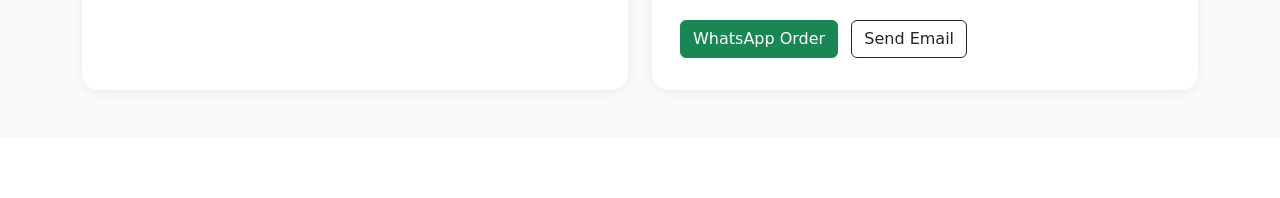
==== commit 551714ee: "Finalizing updates" ====
--- a/index.html
+++ b/index.html
@@ -15,8 +15,8 @@
     <link rel="stylesheet" href="partner.css">
     <link rel="stylesheet" href="driver.css">
     <link rel="stylesheet" href="faq.css">
-    <!-- <link rel="stylesheet" href="driver.css">
-    <link rel="stylesheet" href="driver.css"> -->
+    <link rel="stylesheet" href="whatsapp.css">
+    <!-- <link rel="stylesheet" href="driver.css"> -->
 
 
     <link href="https://unpkg.com/aos@2.3.4/dist/aos.css" rel="stylesheet">
@@ -1022,7 +1022,7 @@
 
                                 <div>
                                     <strong>Phone</strong><br>
-                                    +27 XX XXX XXXX
+                                    +27 81 836 2279
                                 </div>
 
                             </div>
@@ -1033,7 +1033,7 @@
 
                                 <div>
                                     <strong>WhatsApp</strong><br>
-                                    +27 XX XXX XXXX
+                                    +27 62 684 0581
                                 </div>
 
                             </div>
@@ -1044,7 +1044,7 @@
 
                                 <div>
                                     <strong>Email</strong><br>
-                                    info@gobasket.co.za
+                                    gobasket100@gmail.com
                                 </div>
 
                             </div>
@@ -1062,12 +1062,12 @@
 
                             <div class="mt-4">
 
-                                <a href="https://wa.me/27000000000"
+                                <a href="https://wa.me/27626840581"
                                 class="btn btn-success me-2">
                                     WhatsApp Order
                                 </a>
 
-                                <a href="mailto:info@gobasket.co.za"
+                                <a href="mailto:gobasket100@gmail.com"
                                 class="btn btn-outline-dark">
                                     Send Email
                                 </a>
@@ -1086,21 +1086,17 @@
 
         <!-- ========WHATSAPP FLOATING BUTTON========== -->
         <a
-            href="https://wa.me/27000000000"
+            href="https://wa.me/27626840581"
             class="floating-whatsapp"
             target="_blank"
             aria-label="Chat on WhatsApp"
         >
             <i class="bi bi-whatsapp"></i>
-            <span>Chat With Us</span>
         </a>
 
-        <!-- ========FAQ SECTION========== -->
-        <footer>
-            <p>
-                GoBasket – Delivering Convenience,
-                One Order at a Time.
-            </p>
+        <!-- ========FOOTER SECTION========== -->
+        <footer class="footer">
+            <p>GoBasket – Delivering Convenience, One Order at a Time.</p>
         </footer>
 
         
--- a/styles1.css
+++ b/styles1.css
@@ -2,7 +2,7 @@
     scroll-behavior:smooth;
 }
 
-header{
+nav.navbar {
     position:sticky;
     top:0;
     z-index:1000;
@@ -67,4 +67,35 @@
 
 .custom-navbar{
     background-color:#ff7a00;
+}
+
+/* =========================
+   Sticky Footer (Fixed Bottom)
+   ========================= */
+.footer {
+    position: fixed;
+    bottom: 0;
+    left: 0;
+    width: 100%;
+    background-color: #111;
+    color: #fff;
+    text-align: center;
+    padding: 15px;
+    font-size: 14px;
+    font-family: Arial, sans-serif;
+    border-top: 1px solid #333;
+    z-index: 1000;
+}
+
+/* Remove this — it was the problem */
+/* .footer p { position: fixed; } */
+
+.footer p {
+    margin: 0;
+    letter-spacing: 0.3px;
+}
+
+/* Optional: prevent content hiding behind footer */
+body {
+    padding-bottom: 60px;
 }
--- a/whatsapp.css
+++ b/whatsapp.css
@@ -0,0 +1,62 @@
+/* Floating WhatsApp */
+.floating-whatsapp{
+    position:fixed;
+
+    right:20px;
+    bottom:80px;
+
+    z-index:999;
+
+    display:flex;
+    align-items:center;
+    gap:10px;
+
+    padding:14px 18px;
+
+    border-radius:999px;
+
+    background:#25D366;
+    color:#fff;
+
+    text-decoration:none;
+    font-weight:600;
+
+    box-shadow:0 8px 24px rgba(37,211,102,.35);
+
+    transition:all .3s ease;
+}
+
+.floating-whatsapp:hover{
+    color:#fff;
+
+    transform:translateY(-3px);
+
+    box-shadow:0 12px 30px rgba(37,211,102,.45);
+}
+
+.floating-whatsapp i{
+    font-size:1.4rem;
+}
+
+/* Mobile */
+@media (max-width:576px){
+
+    .floating-whatsapp{
+        width:60px;
+        height:60px;
+
+        padding:0;
+
+        justify-content:center;
+
+        border-radius:50%;
+    }
+
+    .floating-whatsapp span{
+        display:none;
+    }
+
+    .floating-whatsapp i{
+        font-size:1.8rem;
+    }
+}
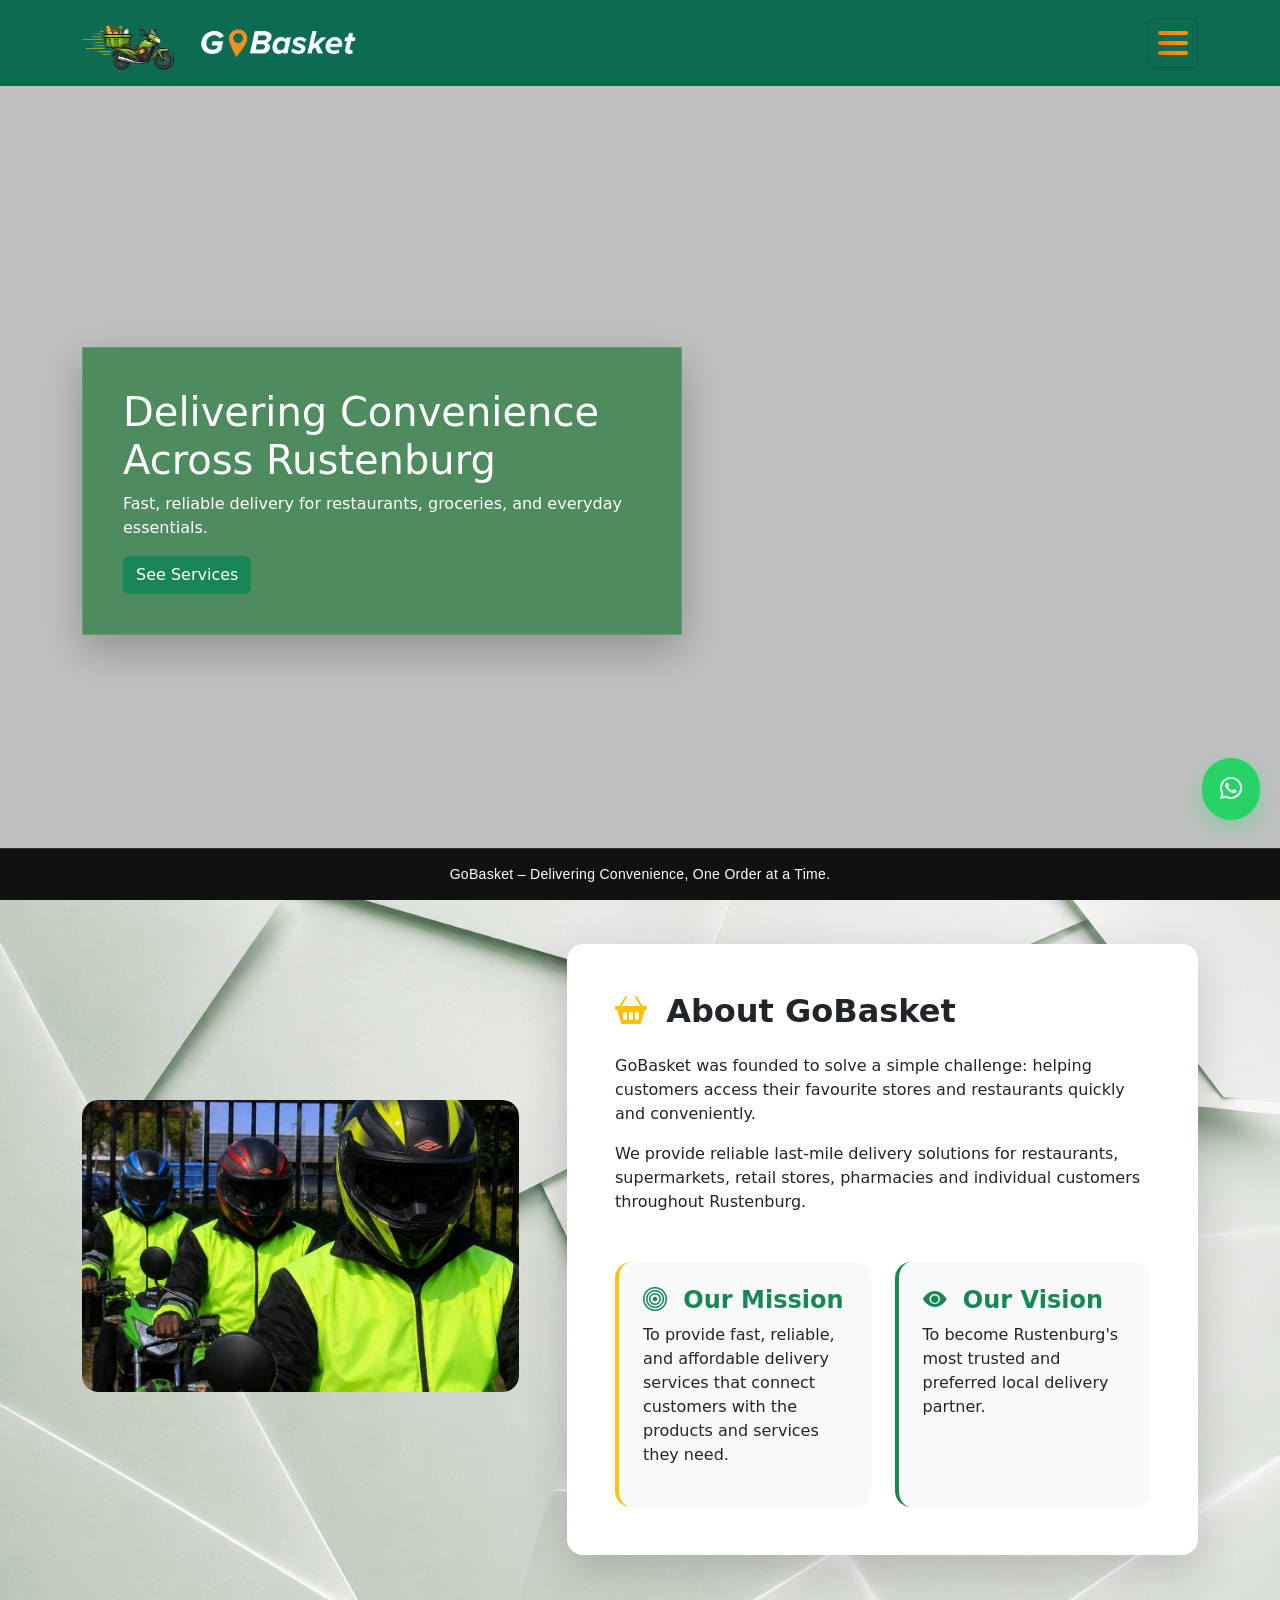
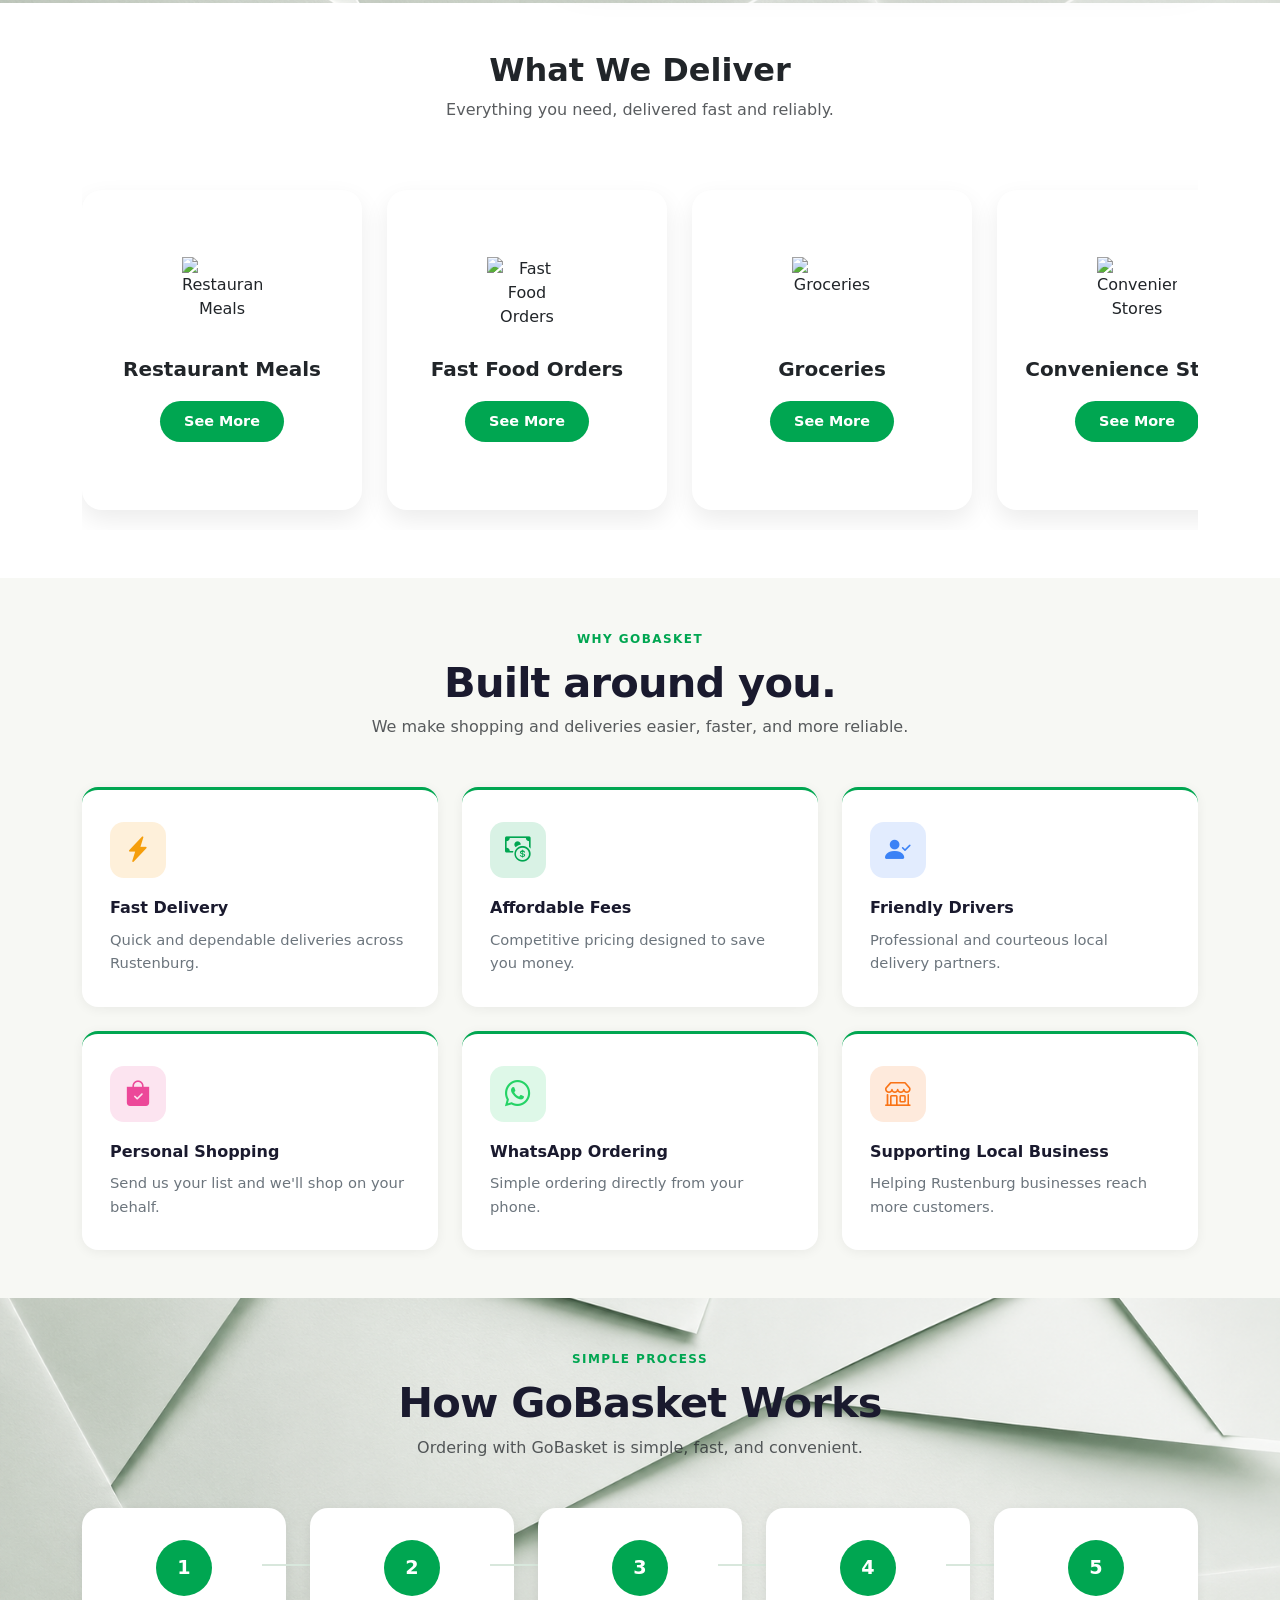
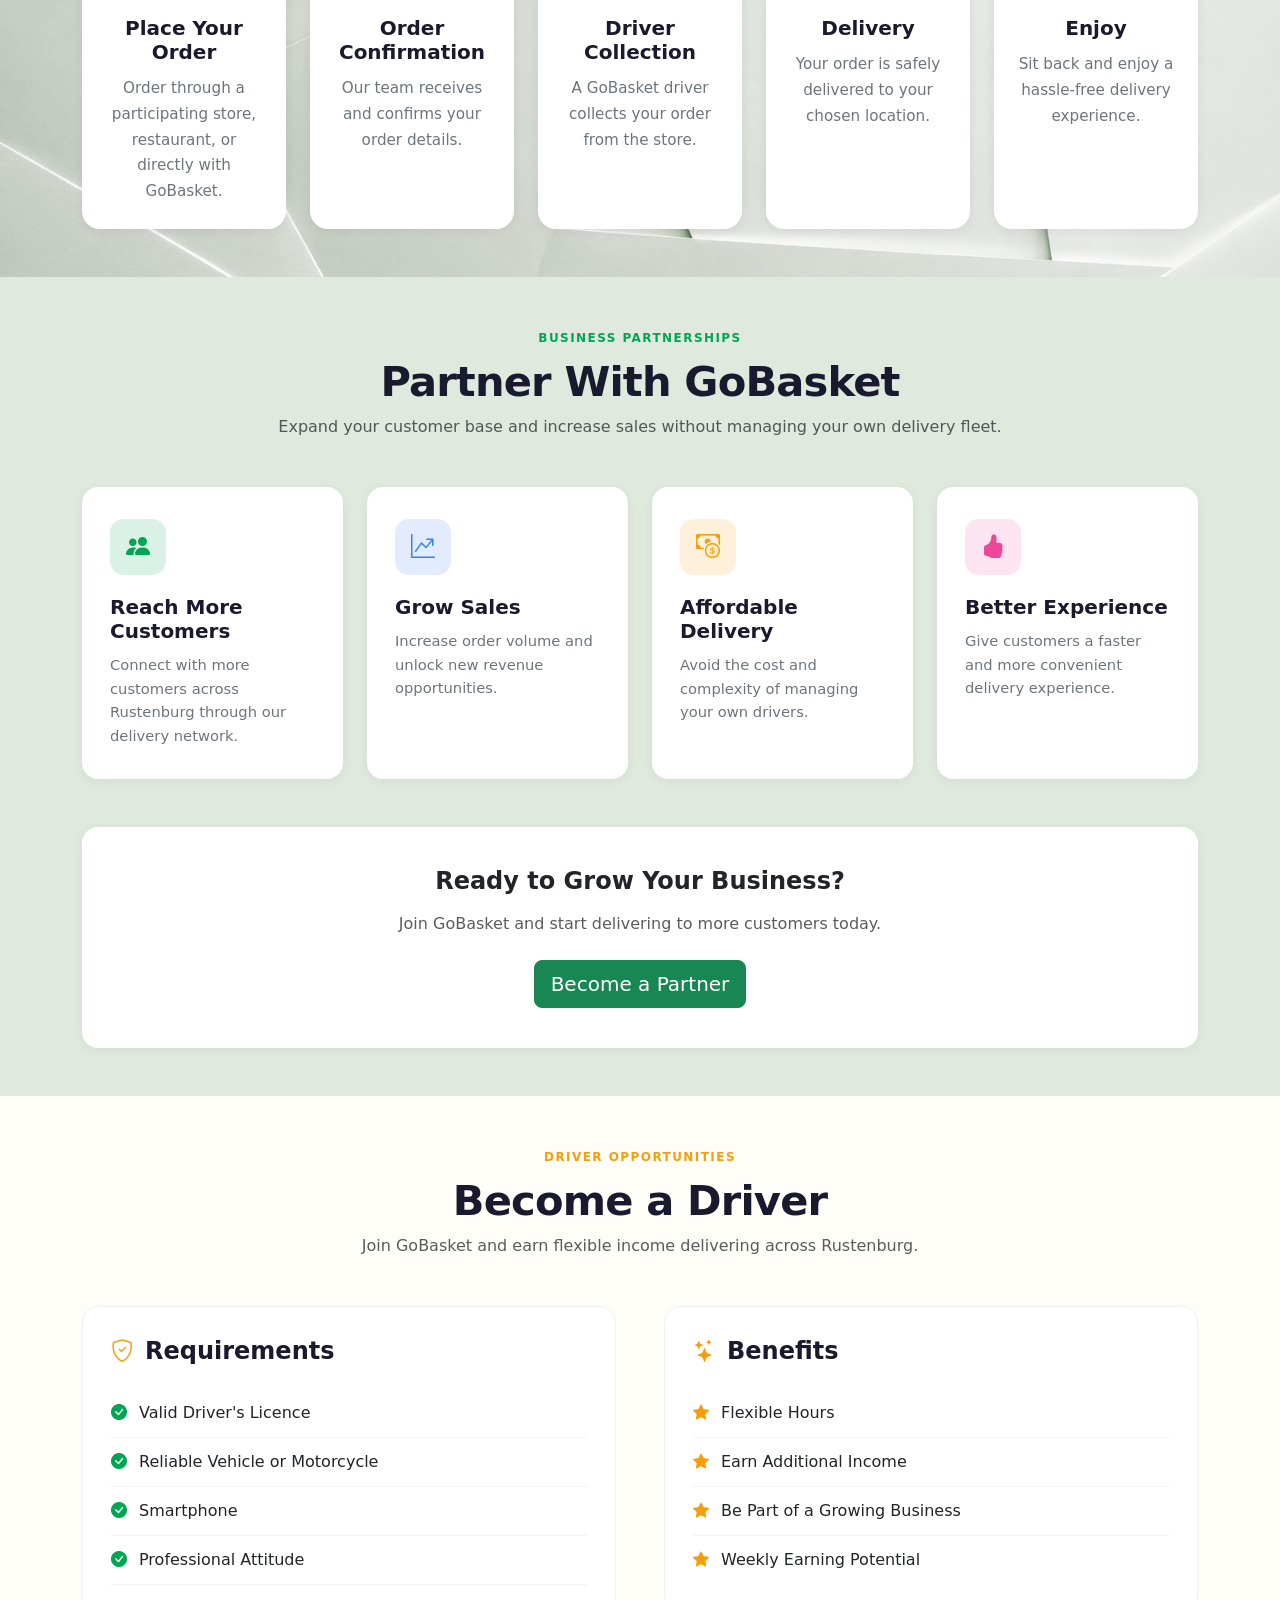
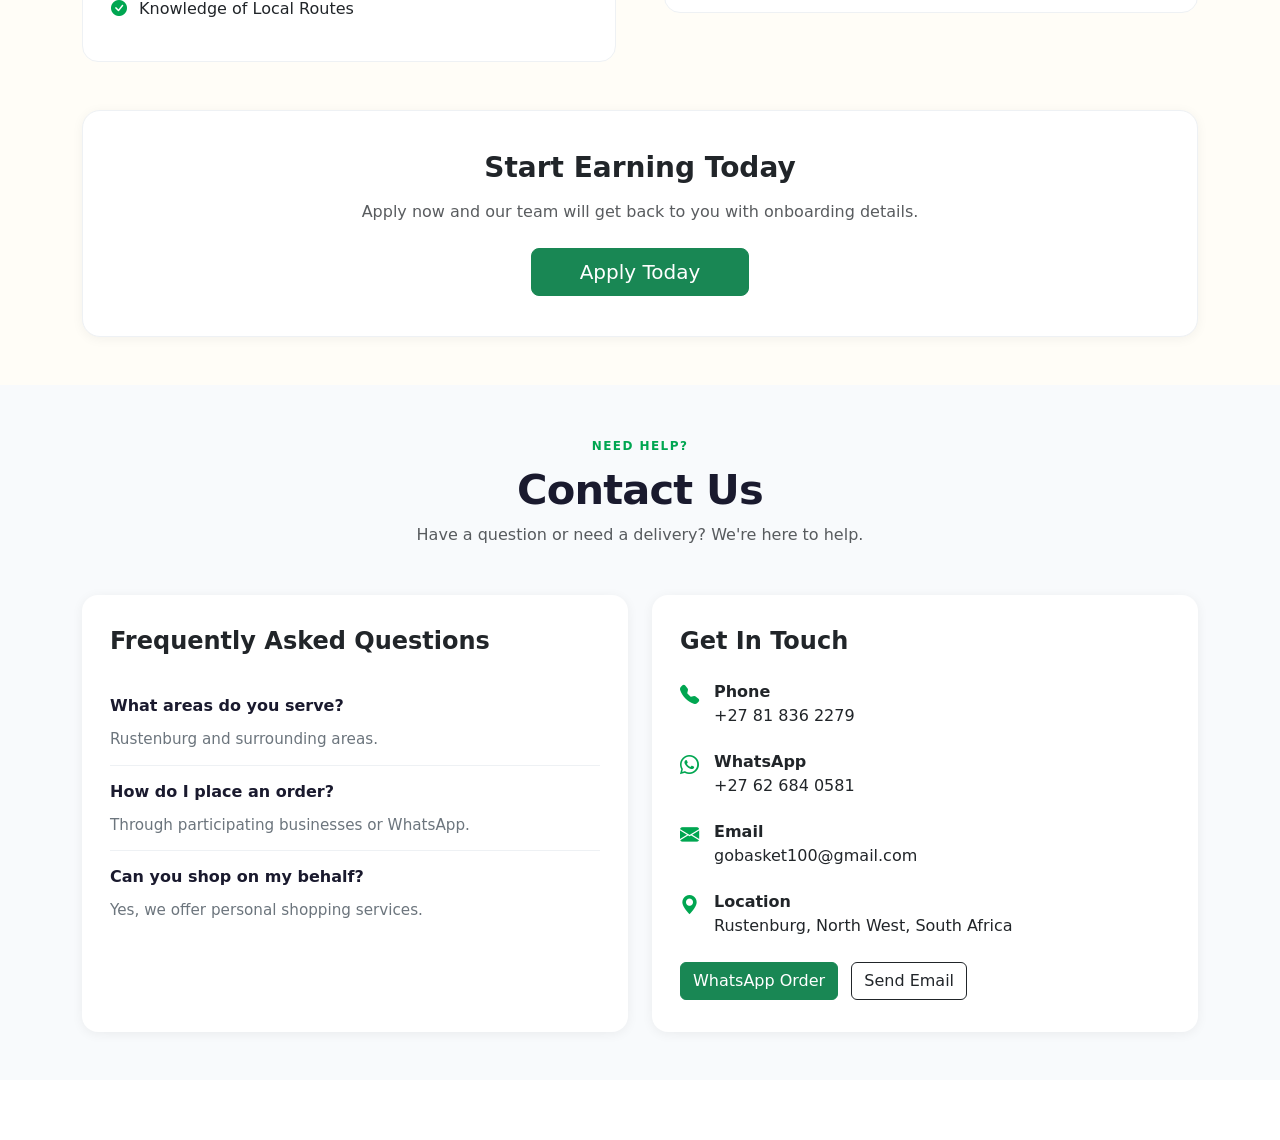
==== commit 16cf6e74: "Finalizing updates - 1" ====
--- a/index.html
+++ b/index.html
@@ -278,82 +278,197 @@
         </section>
 
         <!-- ========WHAT WE DELIVER SECTION========== -->
-        <section class="py-5 bg-white id="deliver">
-
-            <div class="container" style="margin: 10px;">
-
-                <div class="text-center mb-4">
-
+        <section class="py-5 bg-white" id="deliver">
+
+            <div class="container">
+
+                <div class="text-center mb-5">
                     <h2 class="fw-bold">What We Deliver</h2>
 
                     <p class="text-muted">
                         Everything you need, delivered fast and reliably.
                     </p>
-
-                </div>
-
-                <!-- Navigation buttons -->
-
-                <div class="deliver-scroll-wrapper" style="padding-bottom: 15px; background-color: white;">
-                    <div class="deliver-track" id="deliverTrack">
-
-                        <!-- SET 1 -->
-                        <div class="deliver-card"><img src="https://cdn-icons-png.flaticon.com/128/1356/1356559.png" alt="Restaurant Meals" class="deliver-icon"></div>
-                        <div class="deliver-card"><img src="https://cdn-icons-png.flaticon.com/128/1037/1037762.png" alt="Fast Food Orders" class="deliver-icon"></div>
-                        <div class="deliver-card"><img src="https://cdn-icons-png.flaticon.com/128/3514/3514242.png" alt="Groceries" class="deliver-icon"></div>
-                        <div class="deliver-card"><img src="https://cdn-icons-png.flaticon.com/128/11790/11790581.png" alt="Convenience Stores" class="deliver-icon"></div>
-                        <div class="deliver-card"><img src="https://cdn-icons-png.flaticon.com/128/18054/18054919.png" alt="Retail Purchases" class="deliver-icon"></div>
-                        <div class="deliver-card"><img src="https://cdn-icons-png.flaticon.com/128/5776/5776875.png" alt="Personal Shopping" class="deliver-icon"></div>
-                        <div class="deliver-card"><img src="https://cdn-icons-png.flaticon.com/128/10112/10112476.png" alt="Business Deliveries" class="deliver-icon"></div>
-
-                        <!-- SET 2 (duplicate for seamless loop) -->
-                        <div class="deliver-card"><img src="https://cdn-icons-png.flaticon.com/128/1356/1356559.png" alt="Restaurant Meals" class="deliver-icon"></div>
-                        <div class="deliver-card"><img src="https://cdn-icons-png.flaticon.com/128/1037/1037762.png" alt="Fast Food Orders" class="deliver-icon"></div>
-                        <div class="deliver-card"><img src="https://cdn-icons-png.flaticon.com/128/3514/3514242.png" alt="Groceries" class="deliver-icon"></div>
-                        <div class="deliver-card"><img src="https://cdn-icons-png.flaticon.com/128/11790/11790581.png" alt="Convenience Stores" class="deliver-icon"></div>
-                        <div class="deliver-card"><img src="https://cdn-icons-png.flaticon.com/128/18054/18054919.png" alt="Retail Purchases" class="deliver-icon"></div>
-                        <div class="deliver-card"><img src="https://cdn-icons-png.flaticon.com/128/5776/5776875.png" alt="Personal Shopping" class="deliver-icon"></div>
-                        <div class="deliver-card"><img src="https://cdn-icons-png.flaticon.com/128/10112/10112476.png" alt="Business Deliveries" class="deliver-icon"></div>
-
-                    </div>
-                </div>
-
-                <!-- Scroll container -->
-                <div class="deliver-scroll" id="deliverScroll">
-
-                    <div class="deliver-card">
-                        <h4>Restaurant Meals</h4>
-                        <p>Hot and fresh meals from your favourite restaurants.</p>
-                    </div>
-
-                    <div class="deliver-card">
-                        <h4>Fast Food Orders</h4>
-                        <p>Burgers, pizza, and quick meals delivered fast.</p>
-                    </div>
-
-                    <div class="deliver-card">
-                        <h4>Groceries</h4>
-                        <p>We shop and deliver your groceries for you.</p>
-                    </div>
-
-                    <div class="deliver-card">
-                        <h4>Convenience Stores</h4>
-                        <p>Snacks, drinks, and essentials delivered quickly.</p>
-                    </div>
-
-                    <div class="deliver-card">
-                        <h4>Retail Purchases</h4>
-                        <p>We collect items from shops and deliver them to you.</p>
-                    </div>
-
-                    <div class="deliver-card">
-                        <h4>Personal Shopping</h4>
-                        <p>Send us your list — we’ll do the shopping for you.</p>
-                    </div>
-
-                    <div class="deliver-card">
-                        <h4>Business Deliveries</h4>
-                        <p>Reliable last-mile delivery for businesses.</p>
+                </div>
+
+                <div class="deliver-scroll-wrapper">
+
+                    <div class="deliver-track">
+
+                        <!-- CARD 1 -->
+                        <div class="deliver-card">
+                            <div class="deliver-inner">
+
+                                <div class="deliver-front">
+                                    <img src="https://cdn-icons-png.flaticon.com/128/1356/1356559.png" alt="Restaurant Meals" class="deliver-icon">
+
+                                    <h5>Restaurant Meals</h5>
+
+                                    <button class="see-more-btn">
+                                        See More
+                                    </button>
+                                </div>
+
+                                <div class="deliver-back">
+                                    <h5>Restaurant Meals</h5>
+
+                                    <p>
+                                        Fresh meals from your favourite restaurants delivered directly to your door.
+                                    </p>
+                                </div>
+
+                            </div>
+                        </div>
+
+                        <!-- CARD 2 -->
+                        <div class="deliver-card">
+                            <div class="deliver-inner">
+
+                                <div class="deliver-front">
+                                    <img src="https://cdn-icons-png.flaticon.com/128/1037/1037762.png" alt="Fast Food Orders" class="deliver-icon">
+
+                                    <h5>Fast Food Orders</h5>
+
+                                    <button class="see-more-btn">
+                                        See More
+                                    </button>
+                                </div>
+
+                                <div class="deliver-back">
+                                    <h5>Fast Food Orders</h5>
+
+                                    <p>
+                                        Quick delivery from popular fast-food outlets whenever you're hungry.
+                                    </p>
+                                </div>
+
+                            </div>
+                        </div>
+
+                        <!-- CARD 3 -->
+                        <div class="deliver-card">
+                            <div class="deliver-inner">
+
+                                <div class="deliver-front">
+                                    <img src="https://cdn-icons-png.flaticon.com/128/3514/3514242.png" alt="Groceries" class="deliver-icon">
+
+                                    <h5>Groceries</h5>
+
+                                    <button class="see-more-btn">
+                                        See More
+                                    </button>
+                                </div>
+
+                                <div class="deliver-back">
+                                    <h5>Groceries</h5>
+
+                                    <p>
+                                        Daily essentials and grocery items delivered straight to your home.
+                                    </p>
+                                </div>
+
+                            </div>
+                        </div>
+
+                        <!-- CARD 4 -->
+                        <div class="deliver-card">
+                            <div class="deliver-inner">
+
+                                <div class="deliver-front">
+                                    <img src="https://cdn-icons-png.flaticon.com/128/11790/11790581.png" alt="Convenience Stores" class="deliver-icon">
+
+                                    <h5>Convenience Stores</h5>
+
+                                    <button class="see-more-btn">
+                                        See More
+                                    </button>
+                                </div>
+
+                                <div class="deliver-back">
+                                    <h5>Convenience Stores</h5>
+
+                                    <p>
+                                        Snacks, drinks and everyday convenience items delivered quickly.
+                                    </p>
+                                </div>
+
+                            </div>
+                        </div>
+
+                        <!-- CARD 5 -->
+                        <div class="deliver-card">
+                            <div class="deliver-inner">
+
+                                <div class="deliver-front">
+                                    <img src="https://cdn-icons-png.flaticon.com/128/18054/18054919.png" alt="Retail Purchases" class="deliver-icon">
+
+                                    <h5>Retail Purchases</h5>
+
+                                    <button class="see-more-btn">
+                                        See More
+                                    </button>
+                                </div>
+
+                                <div class="deliver-back">
+                                    <h5>Retail Purchases</h5>
+
+                                    <p>
+                                        Shop from your favourite retail stores without leaving your home.
+                                    </p>
+                                </div>
+
+                            </div>
+                        </div>
+
+                        <!-- CARD 6 -->
+                        <div class="deliver-card">
+                            <div class="deliver-inner">
+
+                                <div class="deliver-front">
+                                    <img src="https://cdn-icons-png.flaticon.com/128/5776/5776875.png" alt="Personal Shopping" class="deliver-icon">
+
+                                    <h5>Personal Shopping</h5>
+
+                                    <button class="see-more-btn">
+                                        See More
+                                    </button>
+                                </div>
+
+                                <div class="deliver-back">
+                                    <h5>Personal Shopping</h5>
+
+                                    <p>
+                                        We shop on your behalf and deliver exactly what you need.
+                                    </p>
+                                </div>
+
+                            </div>
+                        </div>
+
+                        <!-- CARD 7 -->
+                        <div class="deliver-card">
+                            <div class="deliver-inner">
+
+                                <div class="deliver-front">
+                                    <img src="https://cdn-icons-png.flaticon.com/128/10112/10112476.png" alt="Business Deliveries" class="deliver-icon">
+
+                                    <h5>Business Deliveries</h5>
+
+                                    <button class="see-more-btn">
+                                        See More
+                                    </button>
+                                </div>
+
+                                <div class="deliver-back">
+                                    <h5>Business Deliveries</h5>
+
+                                    <p>
+                                        Reliable collection and delivery services for businesses and offices.
+                                    </p>
+                                </div>
+
+                            </div>
+                        </div>
+
                     </div>
 
                 </div>
@@ -438,125 +553,6 @@
             </div>
         </section>
 
-        <!-- ========OUR SERVICES SECTION========== -->
-        <section id="services" class="py-5 services-section">
-
-            <div class="container">
-
-                <div class="text-center mb-5">
-
-                    <span class="services-eyebrow">
-                        What We Deliver
-                    </span>
-
-                    <h2 class="fw-bold services-heading">
-                        Our Services
-                    </h2>
-
-                    <p class="text-muted">
-                        Reliable delivery solutions for individuals and businesses across Rustenburg.
-                    </p>
-
-                </div>
-
-                <div class="row g-4">
-
-                    <div class="col-md-6 col-lg-4">
-
-                        <div class="service-tile">
-
-                            <div class="service-accent" style="background:#00A651;"></div>
-
-                            <i class="bi bi-shop service-icon"></i>
-
-                            <h5>Restaurant Delivery</h5>
-
-                            <p>
-                                Dependable delivery services helping restaurants reach more customers and increase revenue.
-                            </p>
-
-                        </div>
-
-                    </div>
-
-                    <div class="col-md-6 col-lg-4">
-
-                        <div class="service-tile">
-
-                            <div class="service-accent" style="background:#f59e0b;"></div>
-
-                            <i class="bi bi-bag-fill service-icon"></i>
-
-                            <h5>Fast Food Delivery</h5>
-
-                            <p>
-                                Enjoy your favourite meals delivered quickly and conveniently to your home or office.
-                            </p>
-
-                        </div>
-
-                    </div>
-
-                    <div class="col-md-6 col-lg-4">
-
-                        <div class="service-tile">
-
-                            <div class="service-accent" style="background:#3b82f6;"></div>
-
-                            <i class="bi bi-cart3 service-icon"></i>
-
-                            <h5>Grocery Delivery</h5>
-
-                            <p>
-                                Skip the queues and let us collect your groceries from trusted local stores.
-                            </p>
-
-                        </div>
-
-                    </div>
-
-                    <div class="col-md-6 col-lg-6">
-
-                        <div class="service-tile">
-
-                            <div class="service-accent" style="background:#ec4899;"></div>
-
-                            <i class="bi bi-list-check service-icon"></i>
-
-                            <h5>Personal Shopping</h5>
-
-                            <p>
-                                Need items from a specific store? Send us your shopping list and we'll purchase and deliver everything for you.
-                            </p>
-
-                        </div>
-
-                    </div>
-
-                    <div class="col-md-6 col-lg-6">
-
-                        <div class="service-tile">
-
-                            <div class="service-accent" style="background:#f97316;"></div>
-
-                            <i class="bi bi-truck service-icon"></i>
-
-                            <h5>Business Deliveries</h5>
-
-                            <p>
-                                Professional last-mile delivery solutions for restaurants, pharmacies, retail stores and growing local businesses.
-                            </p>
-
-                        </div>
-
-                    </div>
-
-                </div>
-
-            </div>
-
-        </section>
-
         <!-- ========HOW GOBASKET WORKS SECTION========== -->
         <section id="how" class="py-5 process-section">
 
@@ -1067,7 +1063,7 @@
                                     WhatsApp Order
                                 </a>
 
-                                <a href="mailto:gobasket100@gmail.com"
+                                <a href="mailto:info@gobasket.co.za"
                                 class="btn btn-outline-dark">
                                     Send Email
                                 </a>
--- a/aboutus.css
+++ b/aboutus.css
@@ -1,4 +1,13 @@
 /* About Section */
+
+#about {
+    background-image: url('images/bg444.png');
+    background-size: cover;
+    background-position: center;
+    background-repeat: no-repeat;
+    min-height: 400px;
+}
+
 .about-logo {
     width: 100%;
     max-width: 350px;
--- a/deliver.css
+++ b/deliver.css
@@ -1,142 +1,121 @@
-.delivery-card{
-    background:white;
+.deliver-scroll-wrapper{
+    overflow:hidden;
+    position:relative;
+    padding:20px 0;
+}
 
-    padding:35px 20px;
+.deliver-track{
+    display:flex;
+    gap:25px;
+    width:max-content;
+    animation:scrollLoop 30s linear infinite;
+}
+
+.deliver-scroll-wrapper:hover .deliver-track{
+    animation-play-state:paused;
+}
+
+.deliver-card{
+    width:280px;
+    height:320px;
+    flex:0 0 auto;
+    perspective:1000px;
+}
+
+.deliver-inner{
+    width:100%;
+    height:100%;
+    position:relative;
+
+    transform-style:preserve-3d;
+    transition:transform .8s ease;
+}
+
+/* Desktop hover */
+.deliver-card:hover .deliver-inner{
+    transform:rotateY(180deg);
+}
+
+/* Mobile click */
+.deliver-card.flipped .deliver-inner{
+    transform:rotateY(180deg);
+}
+
+.deliver-front,
+.deliver-back{
+    position:absolute;
+    width:100%;
+    height:100%;
+
+    background:#fff;
 
     border-radius:20px;
 
-    box-shadow:0 5px 20px rgba(0,0,0,0.08);
+    box-shadow:0 10px 25px rgba(0,0,0,.08);
 
-    transition:all 0.3s ease;
+    backface-visibility:hidden;
 
-    height:100%;
+    display:flex;
+    flex-direction:column;
+
+    justify-content:center;
+    align-items:center;
+
+    text-align:center;
+
+    padding:25px;
 }
 
-.delivery-card:hover{
-    transform:translateY(-8px);
-
-    box-shadow:0 12px 30px rgba(0,0,0,0.12);
+.deliver-front h5,
+.deliver-back h5{
+    margin-top:20px;
+    margin-bottom:20px;
+    font-weight:700;
 }
 
-.delivery-icon{
-    font-size:3rem;
-
-    margin-bottom:15px;
+.deliver-back{
+    transform:rotateY(180deg);
 }
 
-.delivery-card h5{
-    margin:0;
-
-    font-weight:600;
+.deliver-back p{
+    color:#666;
+    line-height:1.6;
 }
 
-.deliver-scroll{
-    display:flex;
-    gap:20px;
-
-    overflow-x:auto;
-    scroll-snap-type:x mandatory;
-
-    padding:20px 10px;
-
-    scroll-behavior:smooth;
+.deliver-icon{
+    width:80px;
+    height:80px;
+    object-fit:contain;
 }
 
-/* Hide scrollbar */
-.deliver-scroll::-webkit-scrollbar{
-    display:none;
-}
+.see-more-btn{
+    border:none;
 
-.deliver-card{
-    min-width:280px;
-    flex:0 0 auto;
-
-    background:white;
-
-    padding:30px;
-
-    border-radius:20px;
-
-    box-shadow:0 5px 20px rgba(0,0,0,0.08);
-
-    scroll-snap-align:center;
-
-    transition:0.3s;
-}
-
-.deliver-card:hover{
-    transform:translateY(-8px);
-}
-
-/* Navigation buttons */
-.deliver-nav button{
-    border:none;
     background:#00A651;
     color:white;
 
-    padding:8px 14px;
-    margin:5px;
+    padding:10px 24px;
 
-    border-radius:20px;
+    border-radius:30px;
 
-    font-size:0.9rem;
+    font-size:.9rem;
+    font-weight:600;
 
     cursor:pointer;
-    transition:0.3s;
+
+    transition:.3s;
 }
 
-.deliver-nav button:hover{
-    background:#008f45;
+.see-more-btn:hover{
+    background:#008b44;
 }
 
-.deliver-scroll-wrapper{
-    overflow:hidden;
-    position:relative;
-}
-
-.deliver-track {
-    display: flex;
-    gap: 20px;
-    width: max-content;
-    animation: scrollLoop 25s linear infinite;
-}
-
-/* ADD THIS — this is what clips the overflowing track */
-#deliverTrack {
-    overflow: hidden;
-}
-
-.deliver-card{
-    min-width:260px;
-    flex:0 0 auto;
-
-    background:white;
-    padding:30px;
-
-    border-radius:20px;
-
-    box-shadow:0 5px 20px rgba(0,0,0,0.08);
-
-    text-align:center;
-}
-
-.deliver-icon {
-    width: 60px;
-    height: 60px;
-    object-fit: contain;
-}
-
-/* Smooth infinite scroll */
 @keyframes scrollLoop{
-    0%{
+    from{
         transform:translateX(0);
     }
-    100%{
+
+    to{
         transform:translateX(-50%);
     }
-}
-
-/* Pause on hover (important UX) */
-.deliver-scroll-wrapper:hover .deliver-track{
-    animation-play-state:paused;
 }
--- a/works.css
+++ b/works.css
@@ -1,6 +1,15 @@
 /* Process Section */
 .process-section{
     background:#f7f8f4;
+}
+
+#how {
+    background-image: url('images/bg444.png');
+    background-size: cover;
+    background-position: center;
+    background-repeat: no-repeat;
+    min-height: 400px;
+    opacity: 99;
 }
 
 .process-eyebrow{
